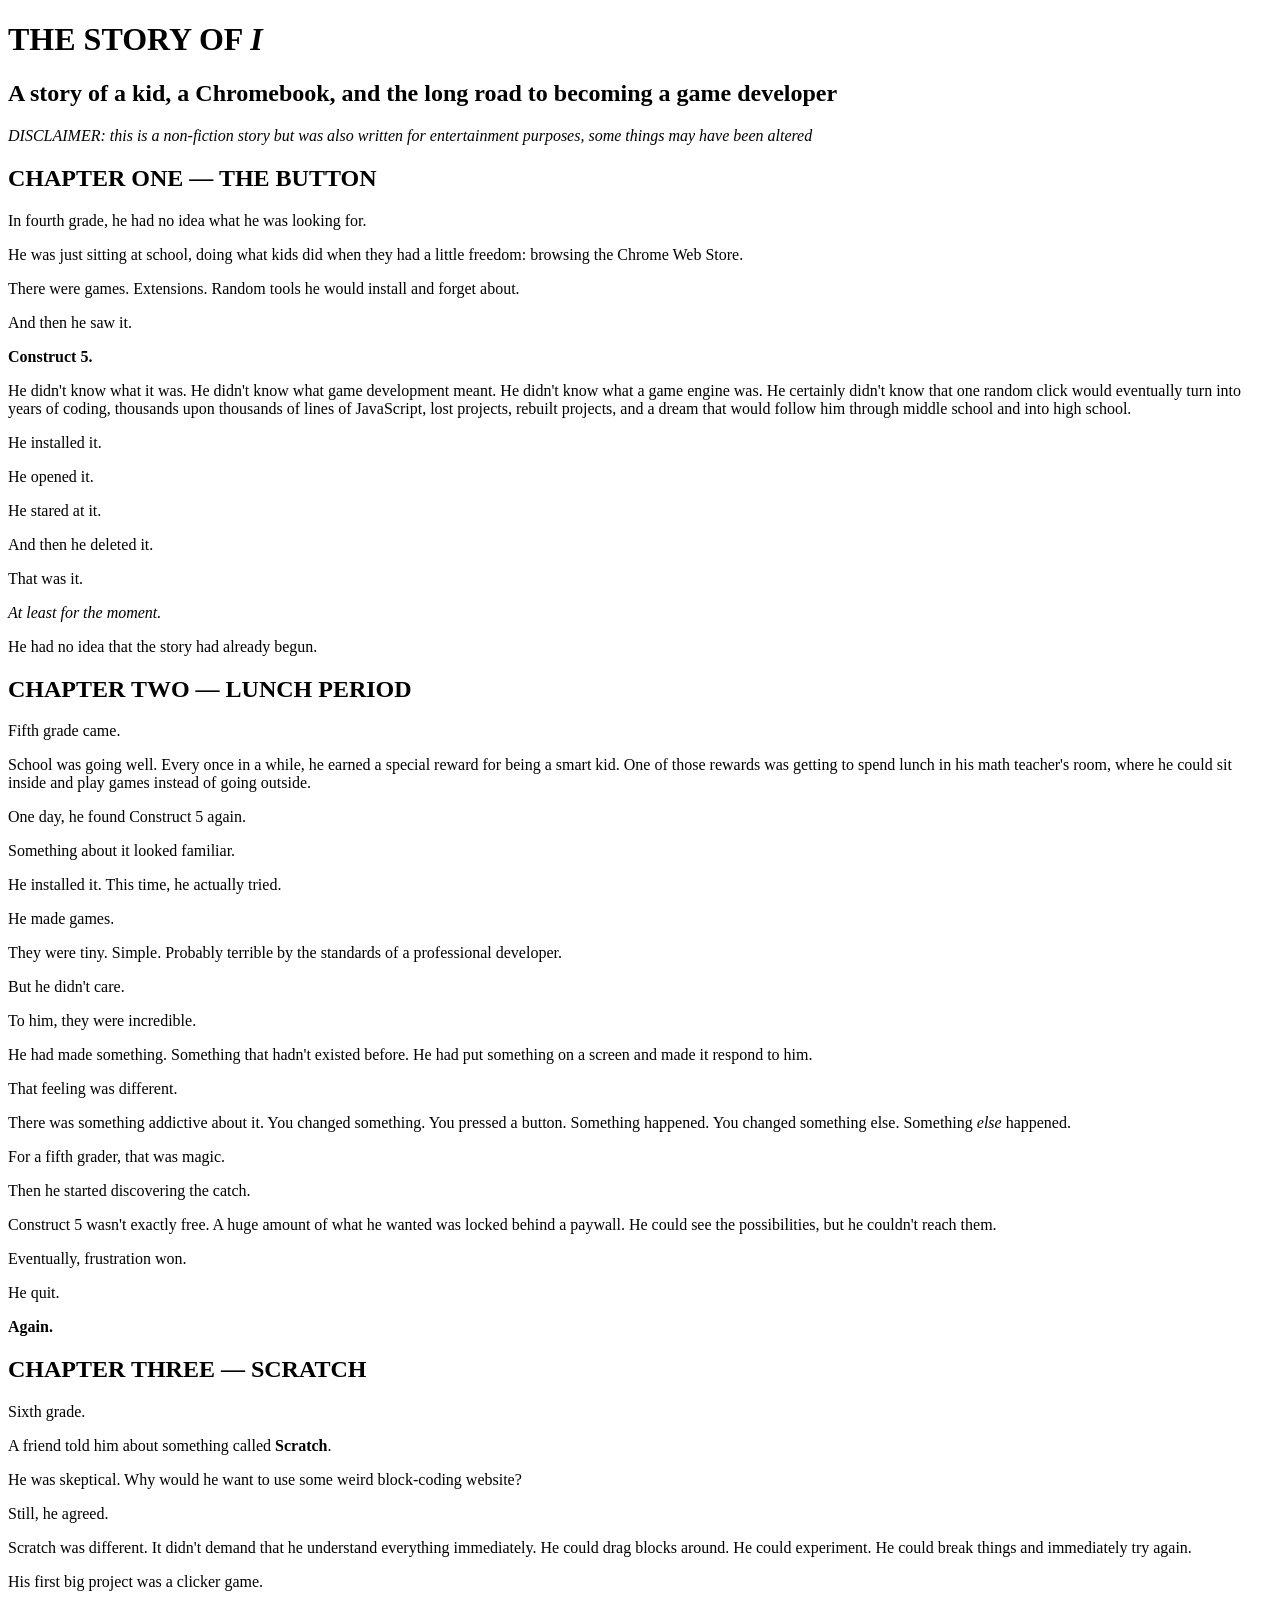
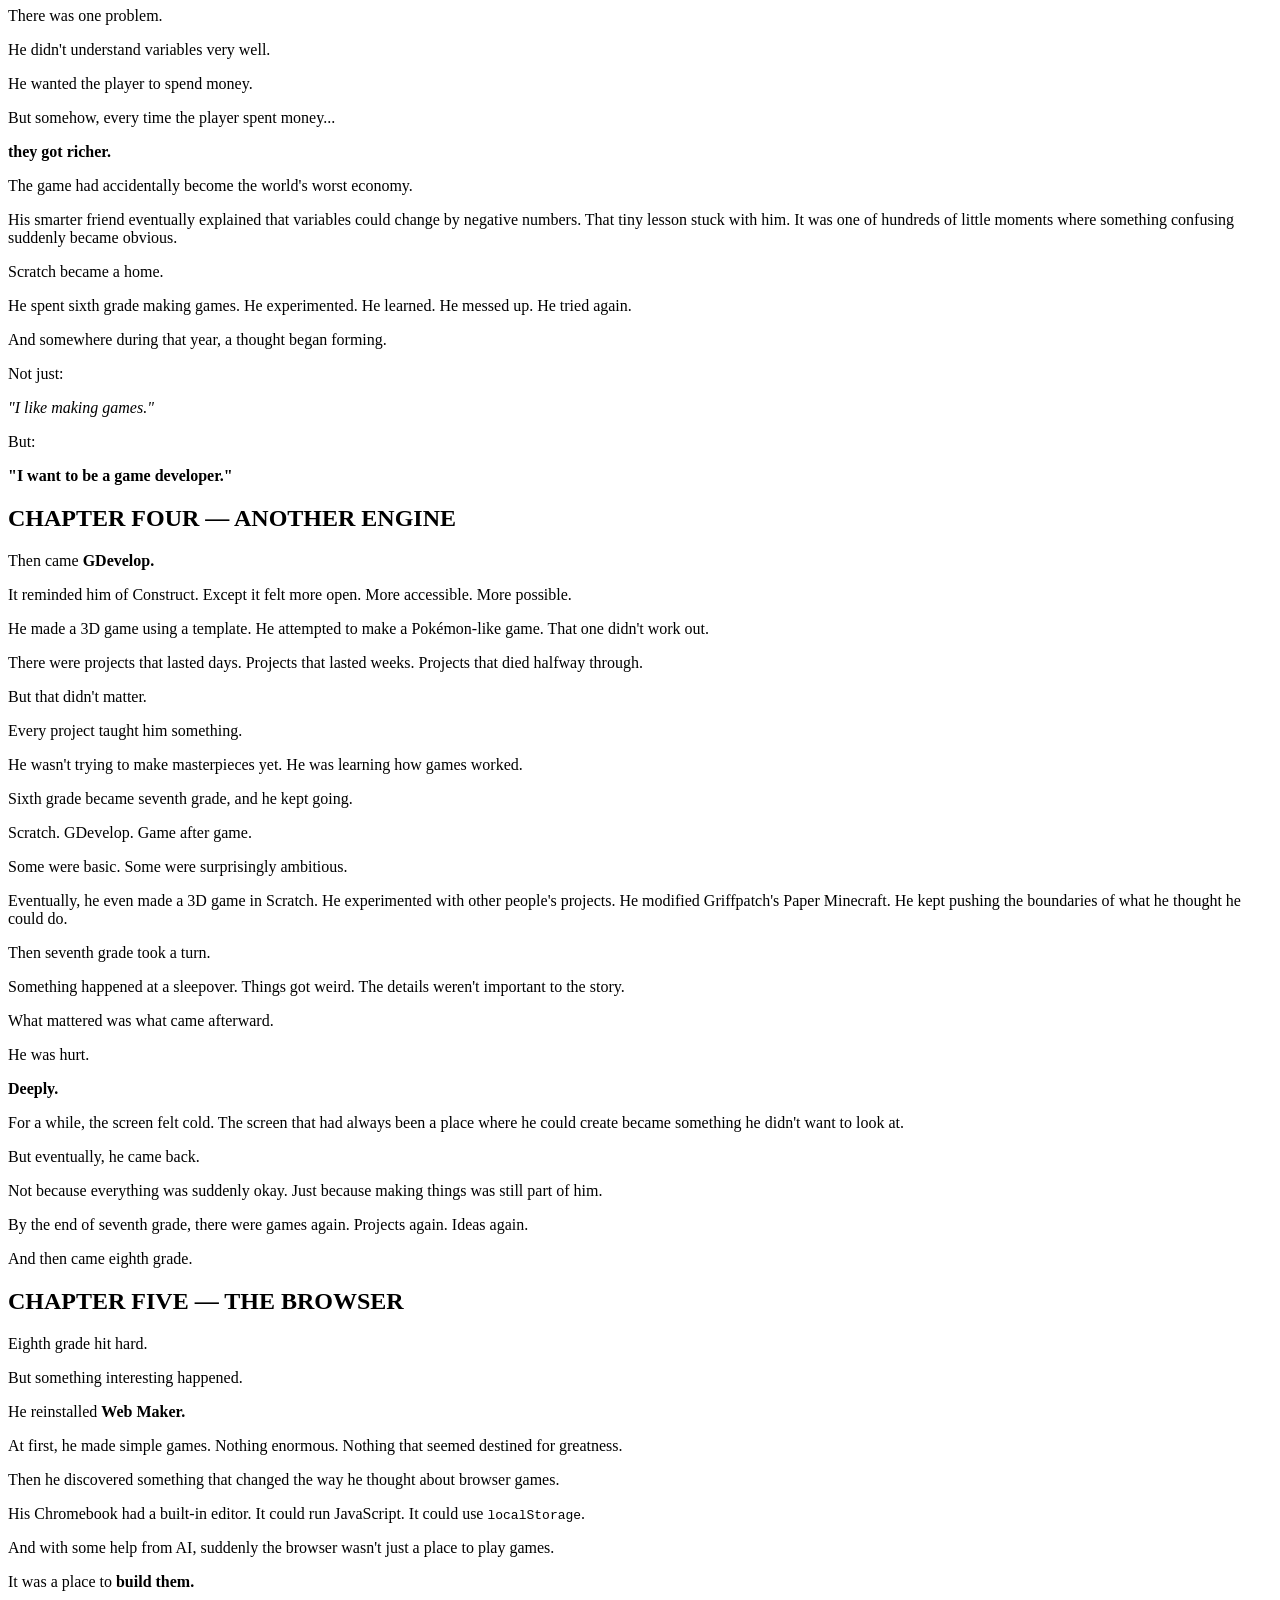
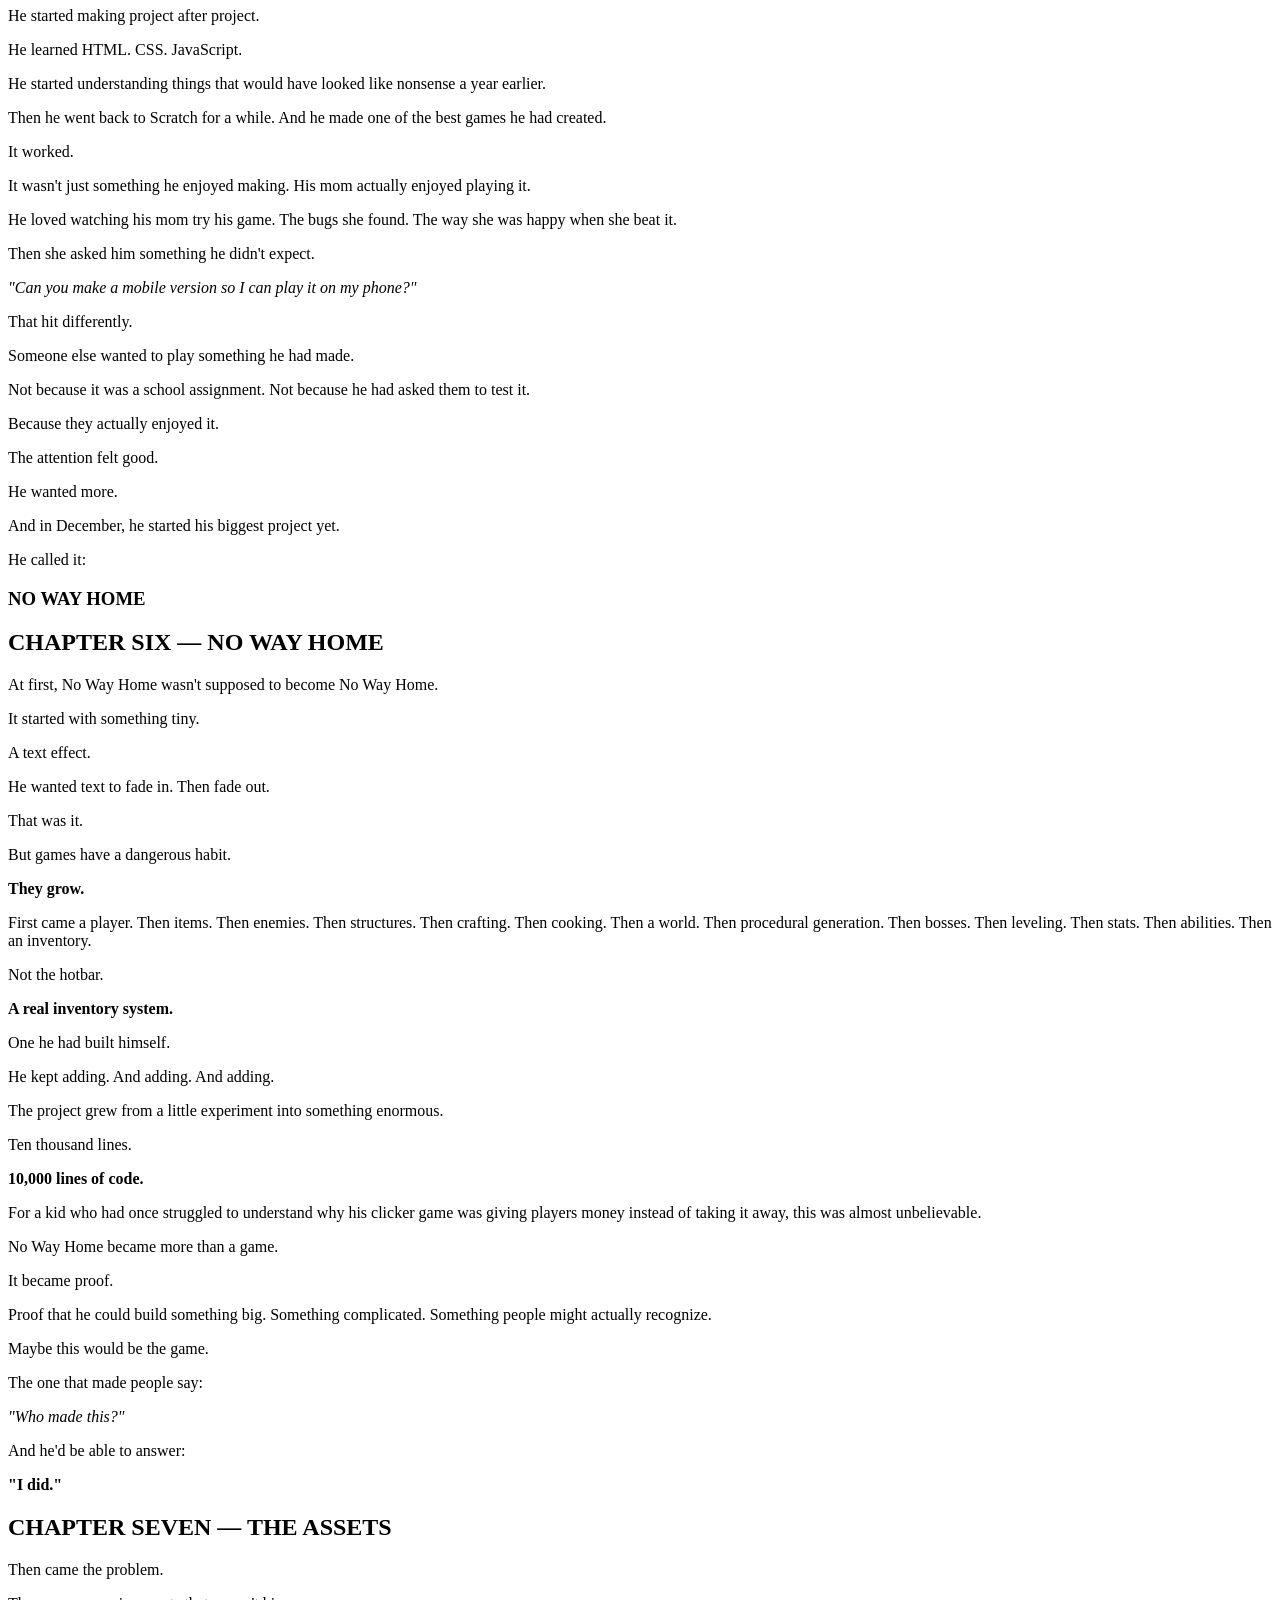
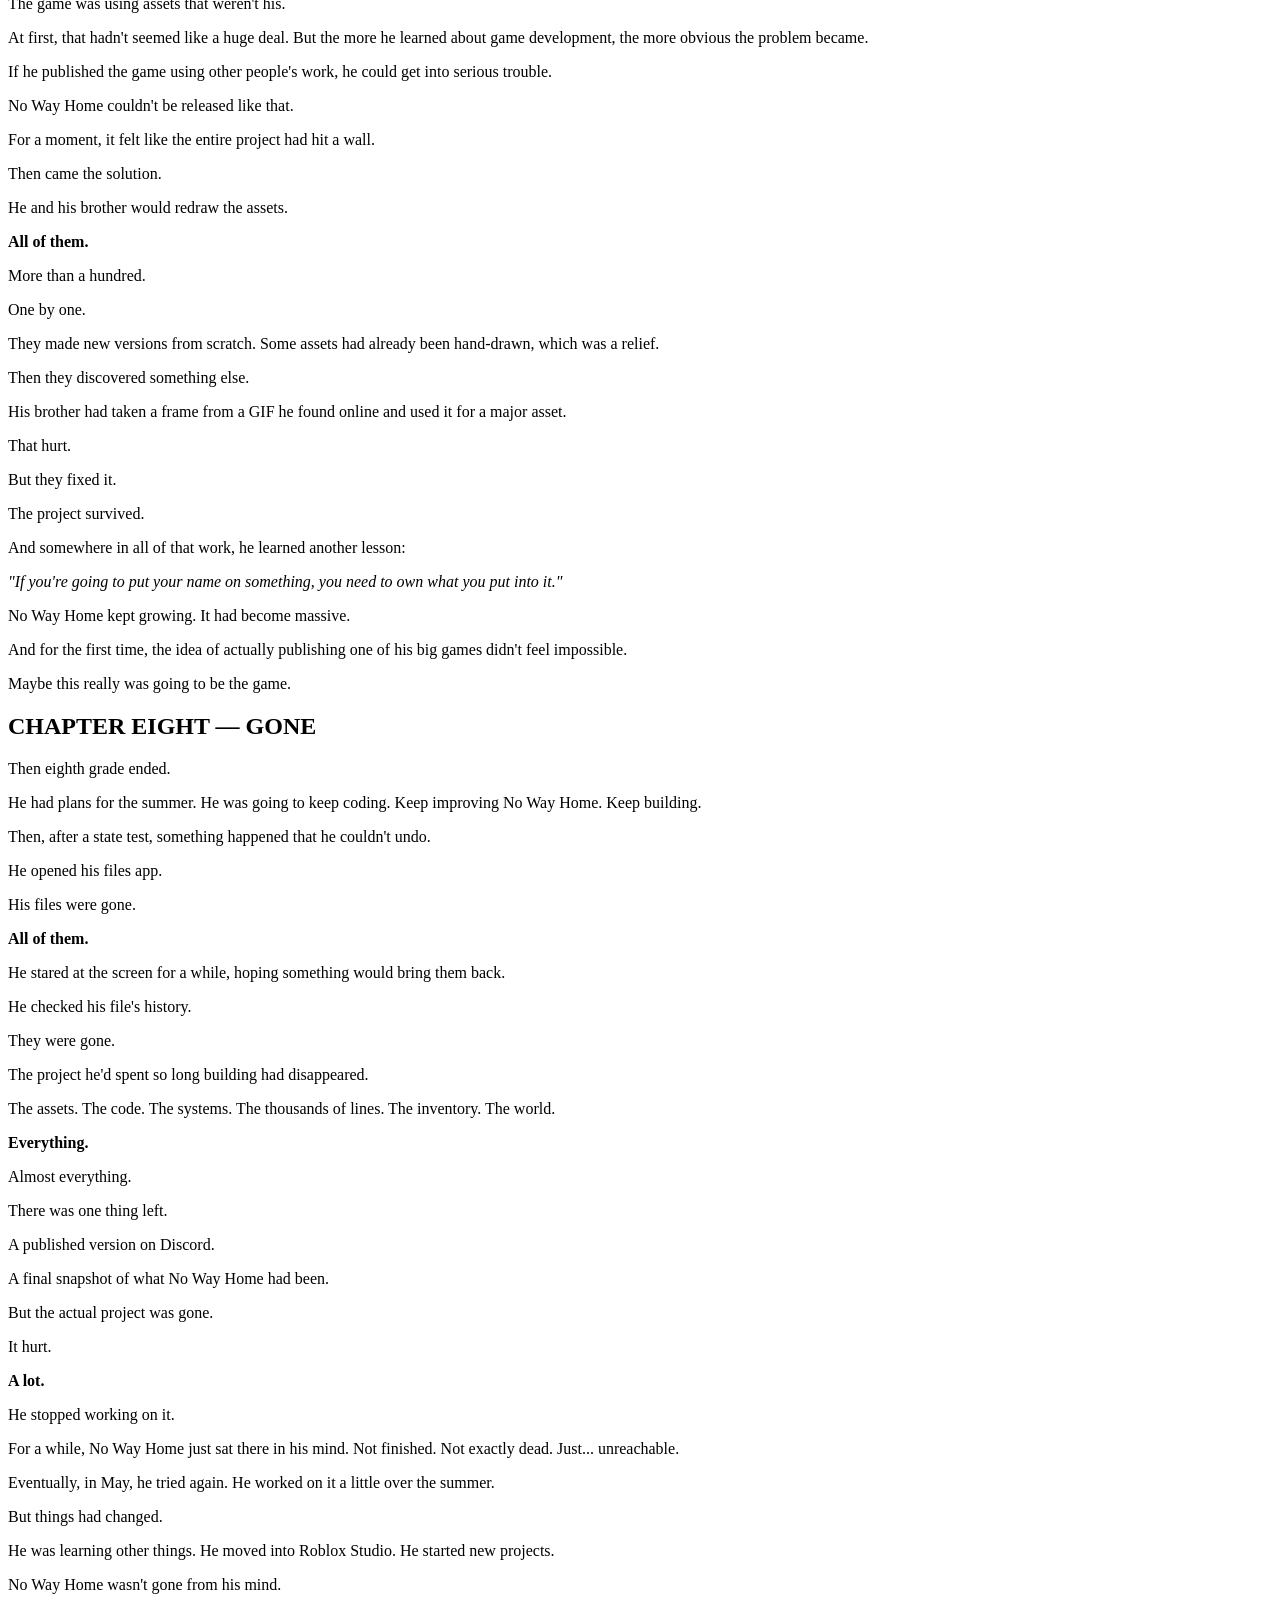
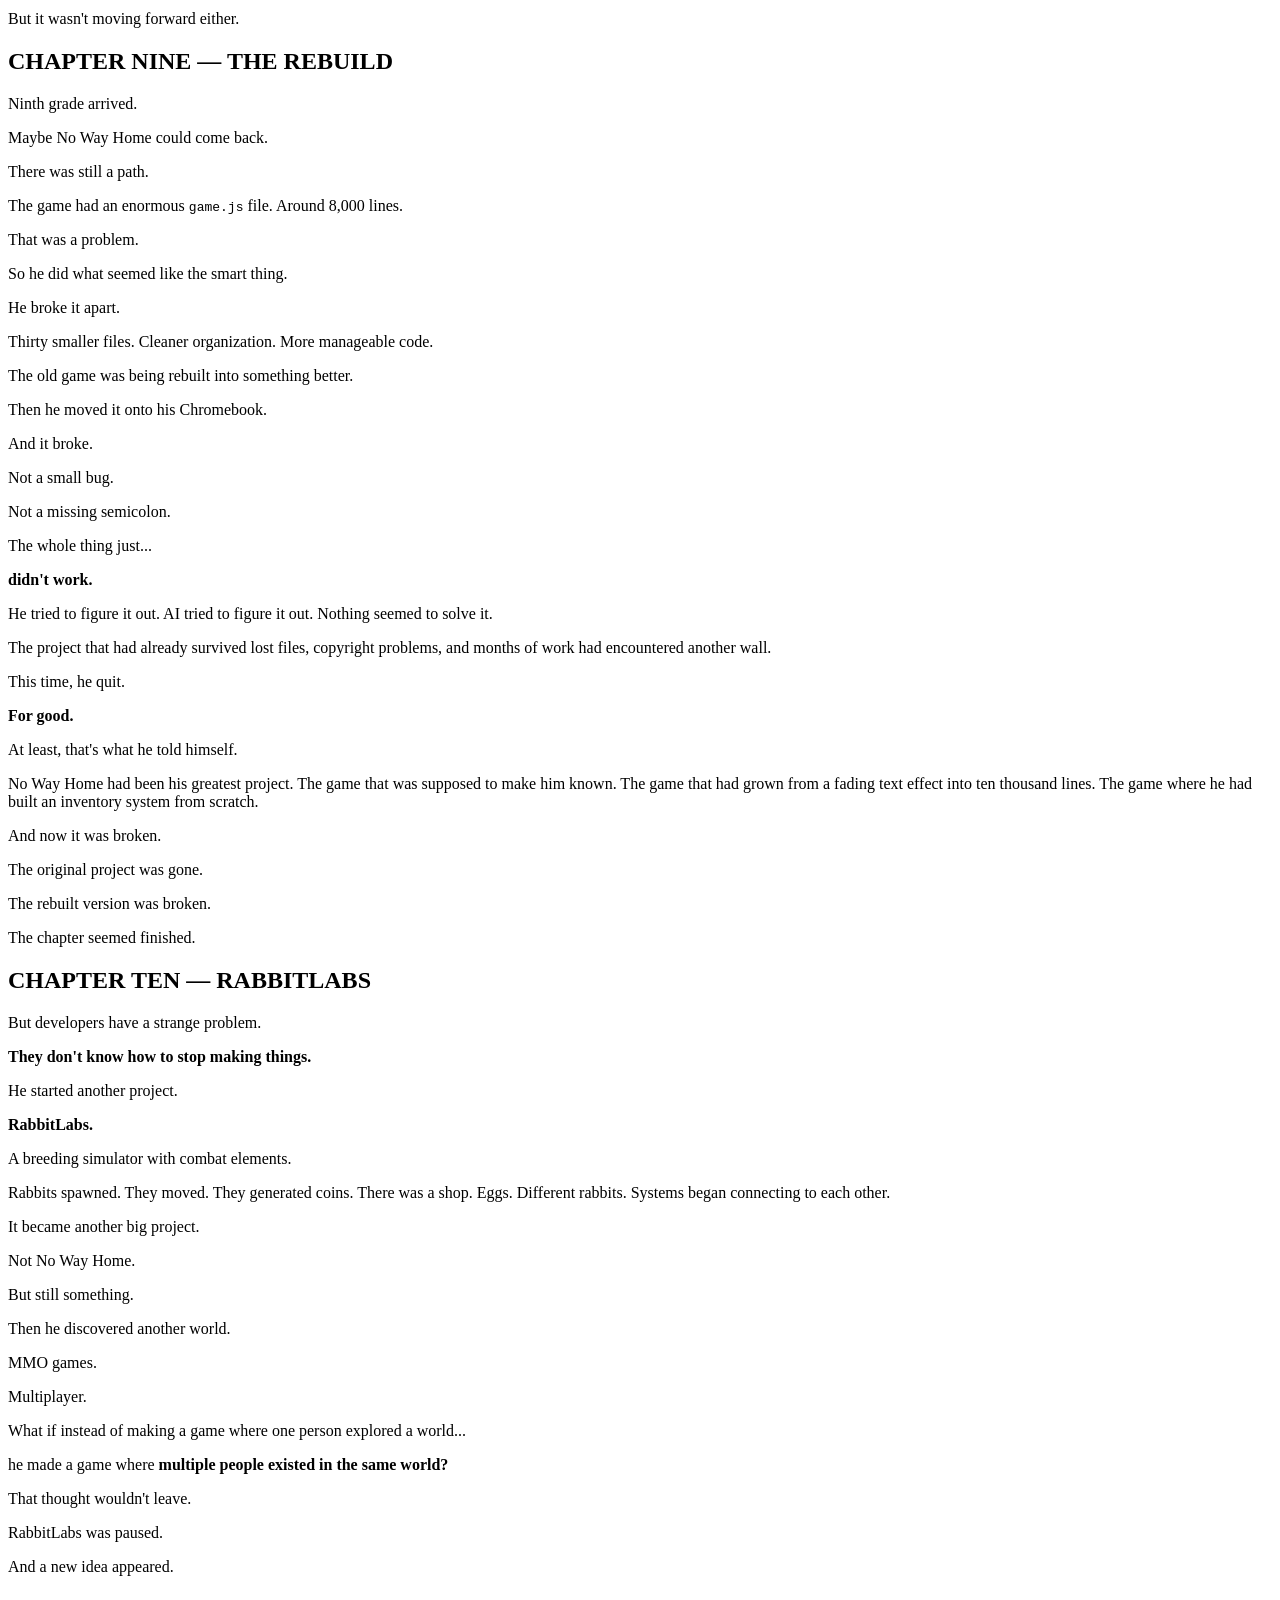
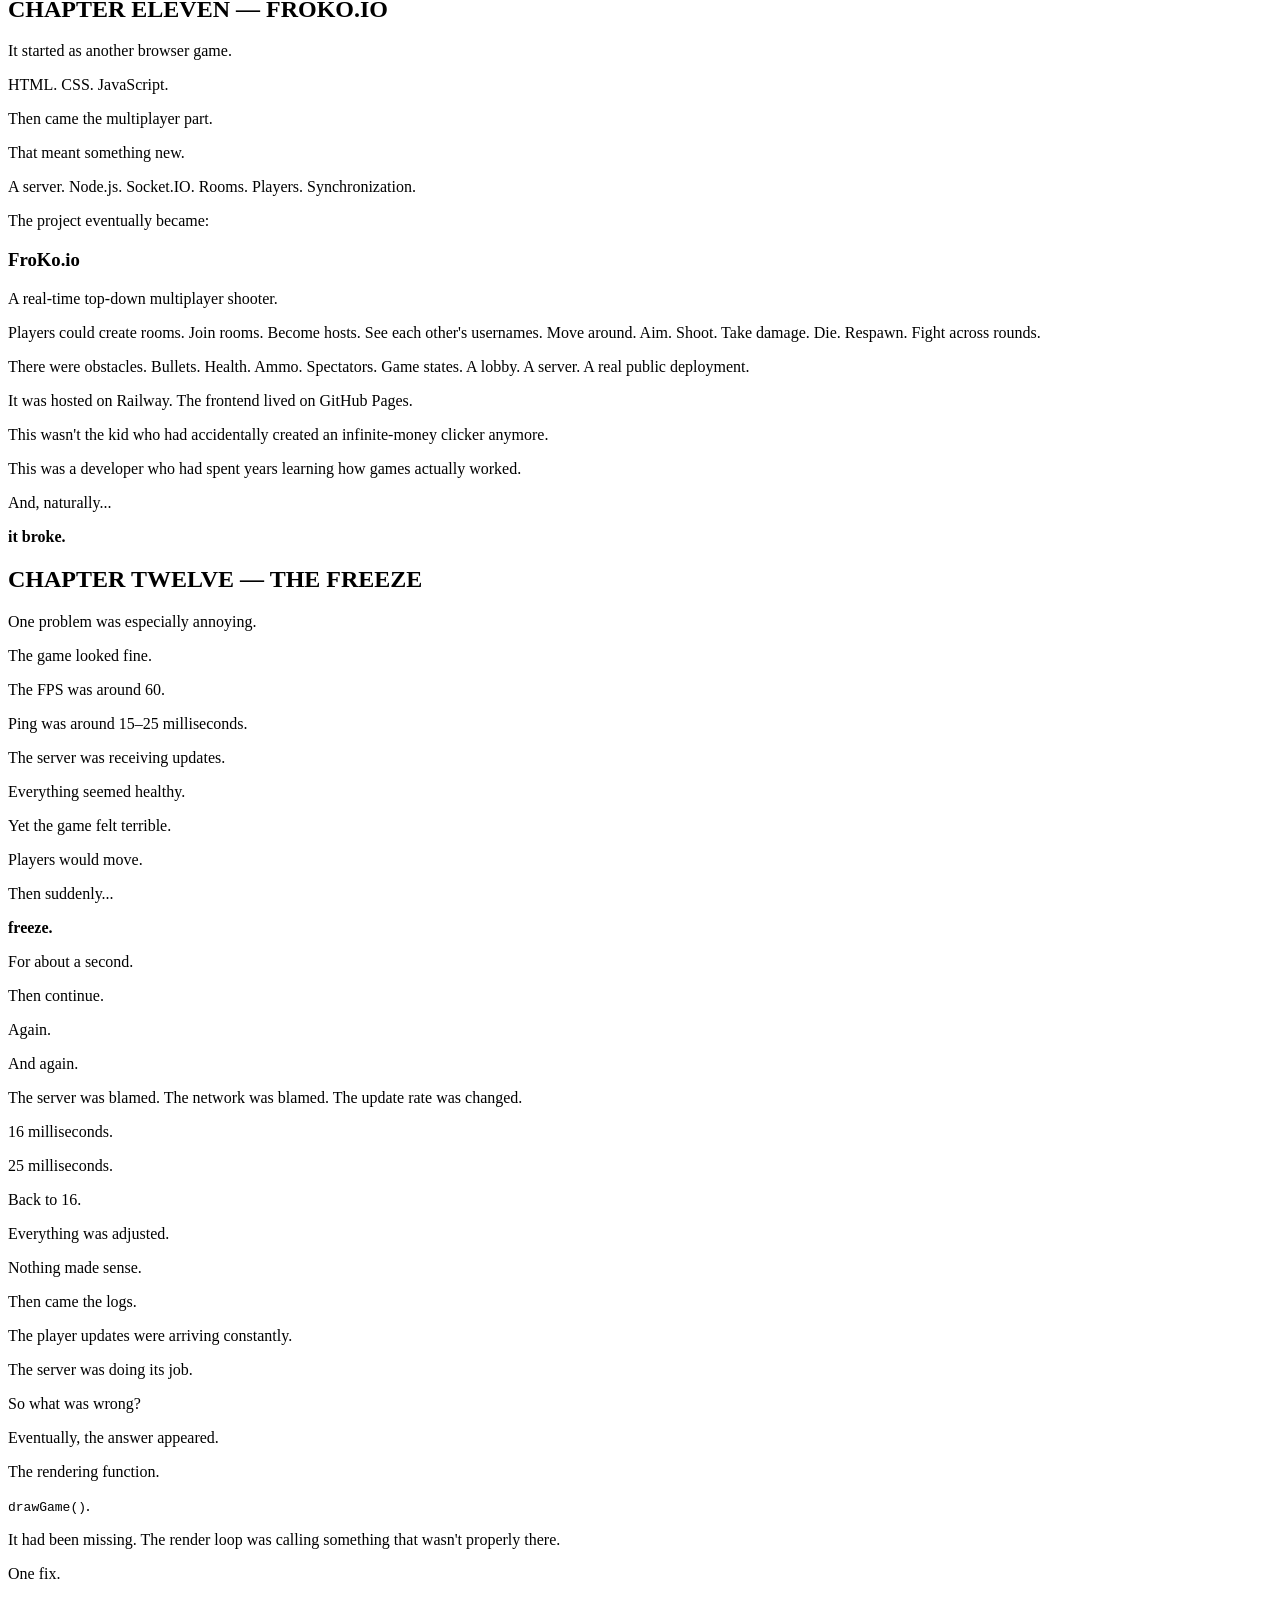
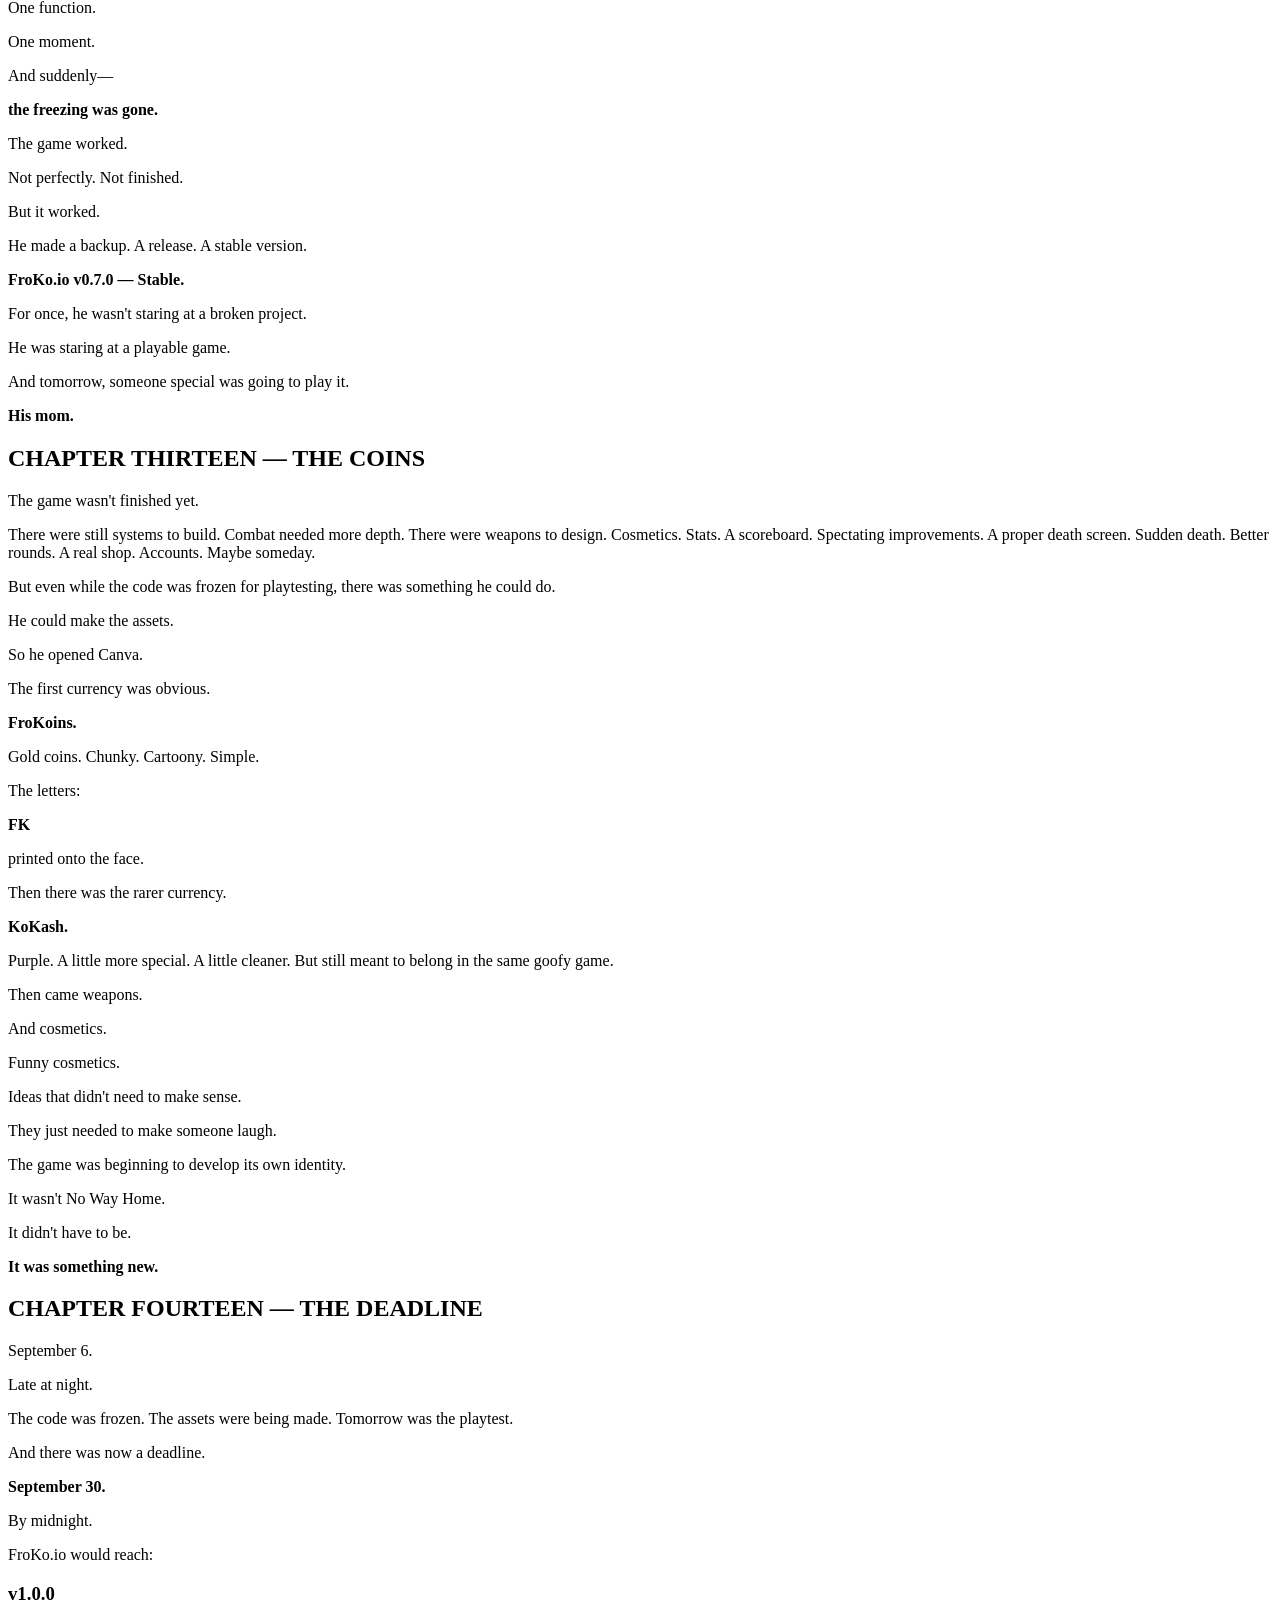
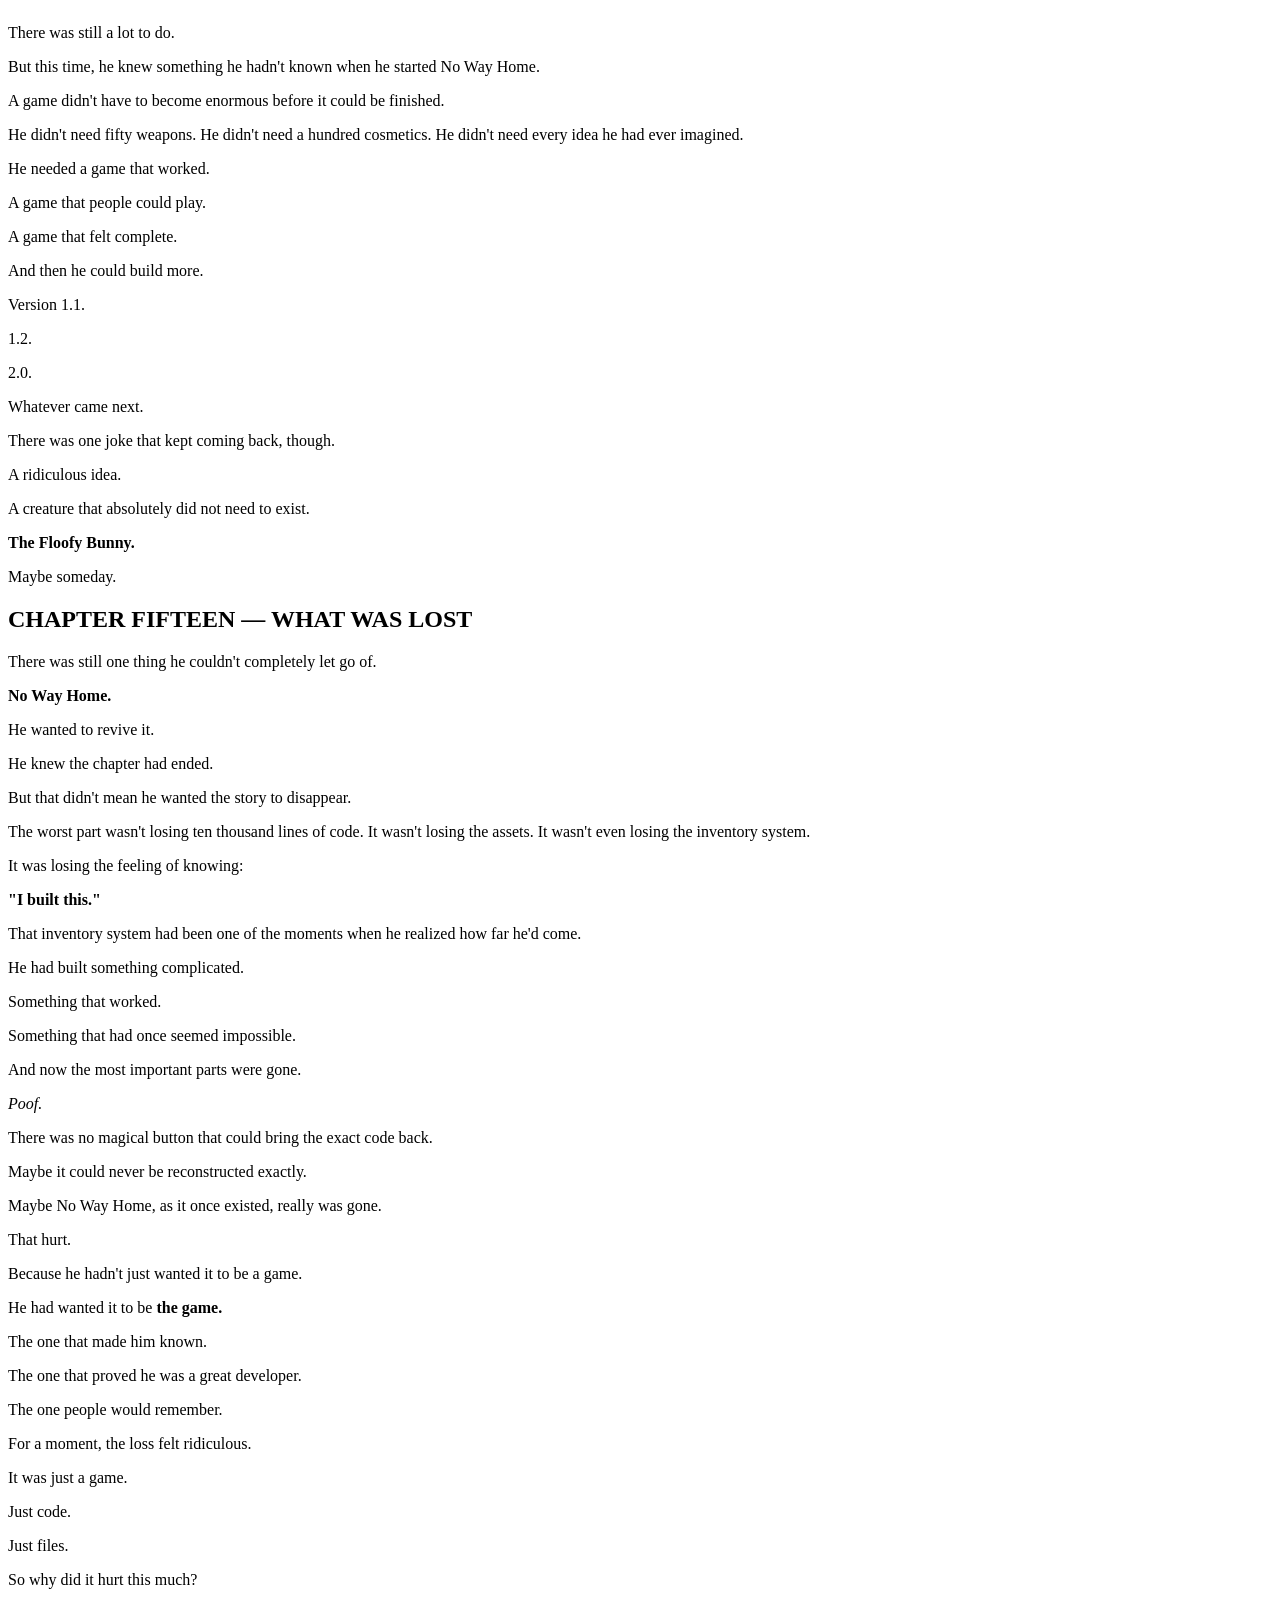
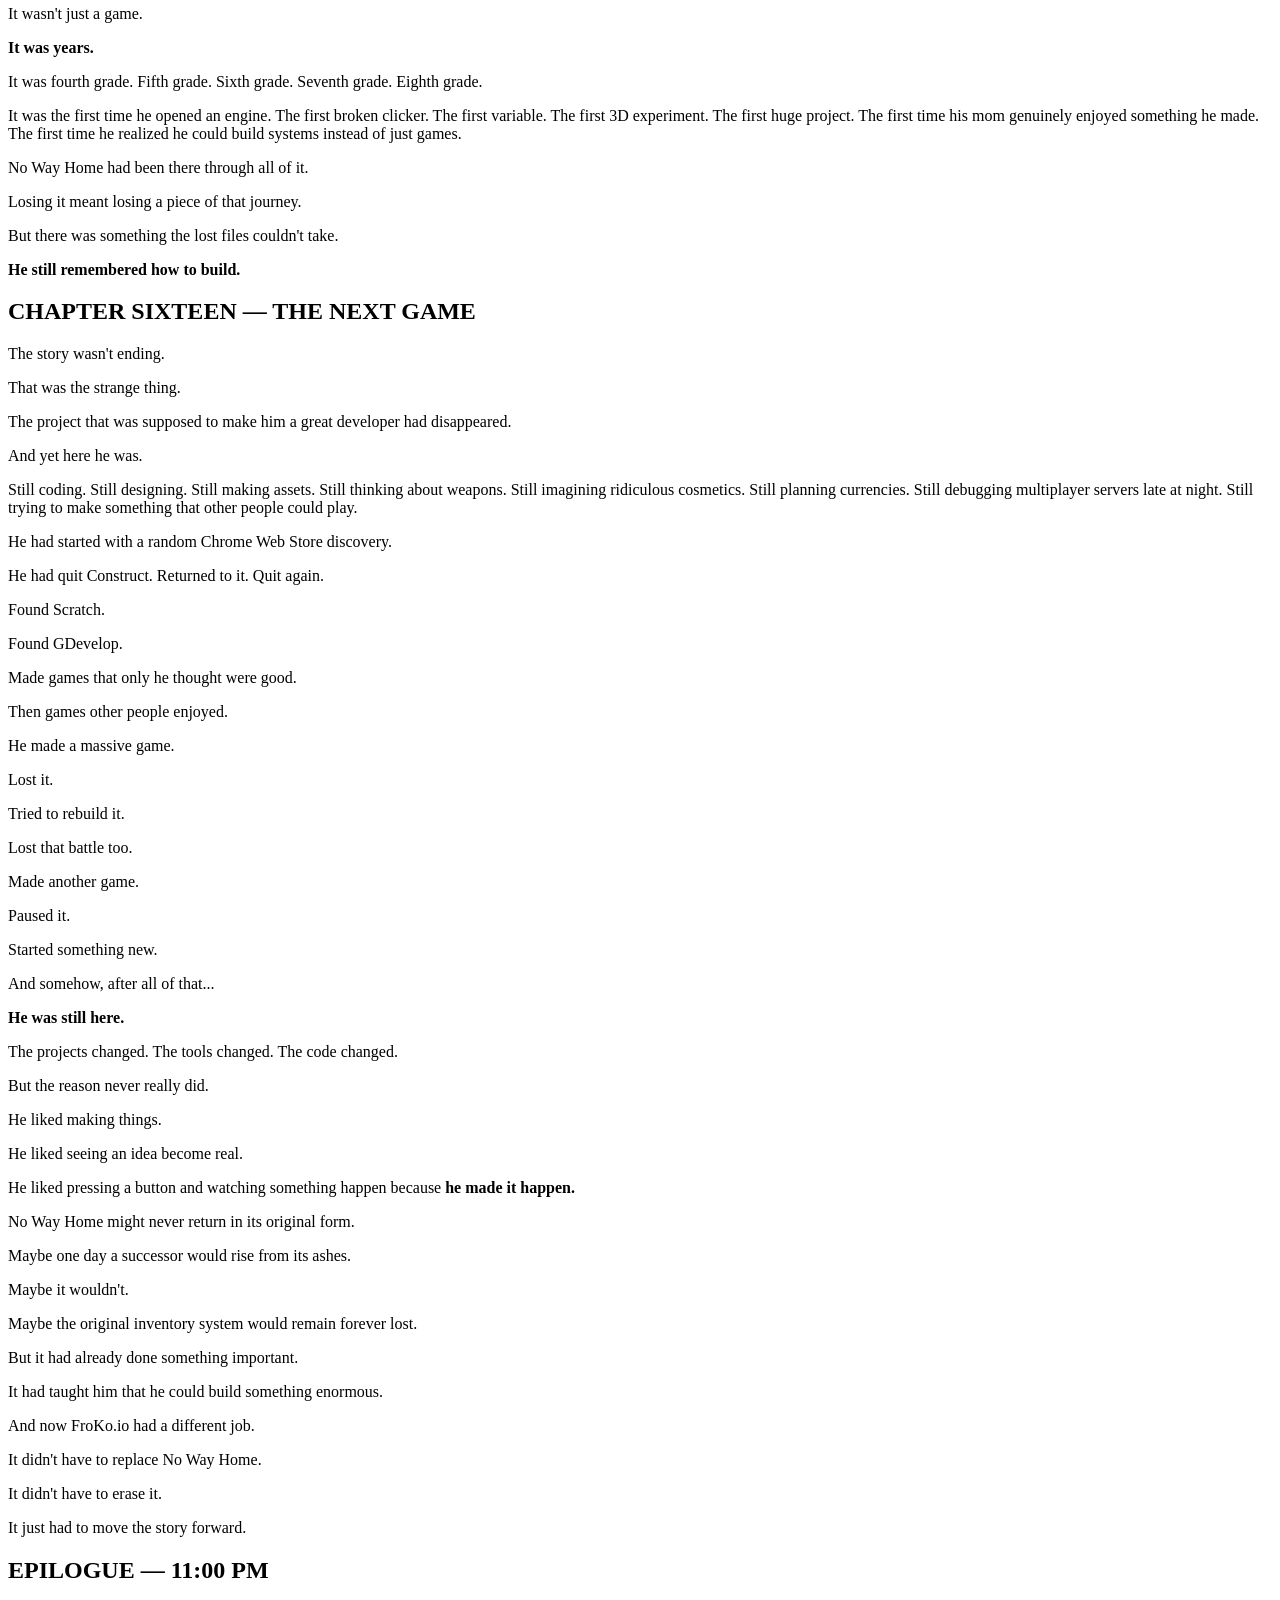
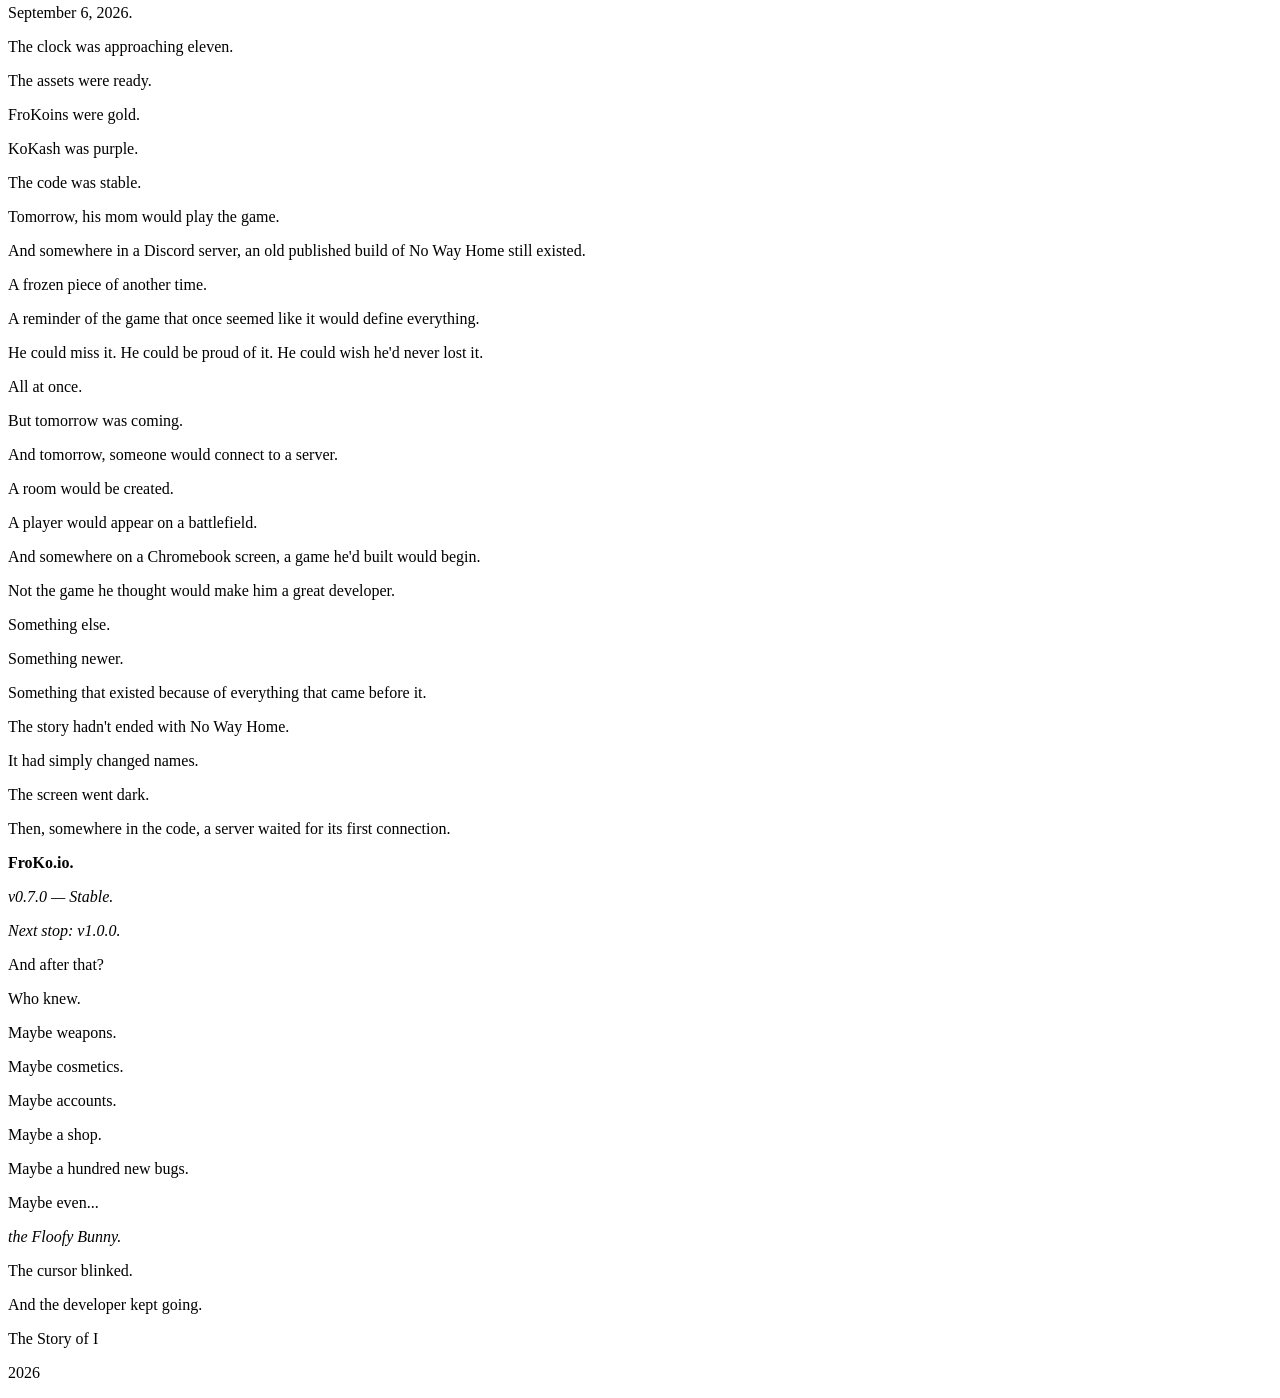
==== index.html @ 9c6ba39f "Rename story.html to index.html" ====
<!DOCTYPE html>
<html lang="en">
<head>
    <meta charset="UTF-8">

    <meta name="viewport" content="width=device-width, initial-scale=1.0">

    <title>The Story of I</title>

    <link rel="stylesheet" href="style.css">
</head>

<body>

    <!-- ========================================
         TITLE
    ========================================= -->

    <header class="title">
        <h1>THE STORY OF <em>I</em></h1>

        <h2>
            A story of a kid, a Chromebook, and the long road
            to becoming a game developer
        </h2>

        <p class="disclaimer">
            <em>
                DISCLAIMER: this is a non-fiction story but was also
                written for entertainment purposes, some things may
                have been altered
            </em>
        </p>
    </header>


    <!-- ========================================
         CHAPTER ONE
    ========================================= -->

    <main>

        <section class="chapter">

            <h2>CHAPTER ONE — THE BUTTON</h2>

            <p>In fourth grade, he had no idea what he was looking for.</p>

            <p>
                He was just sitting at school, doing what kids did when
                they had a little freedom: browsing the Chrome Web Store.
            </p>

            <p>
                There were games. Extensions. Random tools he would install
                and forget about.
            </p>

            <p>And then he saw it.</p>

            <p><strong>Construct 5.</strong></p>

            <p>
                He didn't know what it was. He didn't know what game
                development meant. He didn't know what a game engine was.
                He certainly didn't know that one random click would
                eventually turn into years of coding, thousands upon
                thousands of lines of JavaScript, lost projects,
                rebuilt projects, and a dream that would follow him
                through middle school and into high school.
            </p>

            <p>He installed it.</p>

            <p>He opened it.</p>

            <p>He stared at it.</p>

            <p>And then he deleted it.</p>

            <p>That was it.</p>

            <p><em>At least for the moment.</em></p>

            <p>He had no idea that the story had already begun.</p>

        </section>


        <!-- ========================================
             CHAPTER TWO
        ========================================= -->

        <section class="chapter">

            <h2>CHAPTER TWO — LUNCH PERIOD</h2>

            <p>Fifth grade came.</p>

            <p>
                School was going well. Every once in a while, he earned
                a special reward for being a smart kid. One of those
                rewards was getting to spend lunch in his math teacher's
                room, where he could sit inside and play games instead
                of going outside.
            </p>

            <p>One day, he found Construct 5 again.</p>

            <p>Something about it looked familiar.</p>

            <p>He installed it. This time, he actually tried.</p>

            <p>He made games.</p>

            <p>
                They were tiny. Simple. Probably terrible by the standards
                of a professional developer.
            </p>

            <p>But he didn't care.</p>

            <p>To him, they were incredible.</p>

            <p>
                He had made something. Something that hadn't existed before.
                He had put something on a screen and made it respond to him.
            </p>

            <p>That feeling was different.</p>

            <p>
                There was something addictive about it. You changed
                something. You pressed a button. Something happened.
                You changed something else. Something <em>else</em> happened.
            </p>

            <p>For a fifth grader, that was magic.</p>

            <p>Then he started discovering the catch.</p>

            <p>
                Construct 5 wasn't exactly free. A huge amount of what
                he wanted was locked behind a paywall. He could see the
                possibilities, but he couldn't reach them.
            </p>

            <p>Eventually, frustration won.</p>

            <p>He quit.</p>

            <p><strong>Again.</strong></p>

        </section>


        <!-- ========================================
             CHAPTER THREE
        ========================================= -->

        <section class="chapter">

            <h2>CHAPTER THREE — SCRATCH</h2>

            <p>Sixth grade.</p>

            <p>
                A friend told him about something called <strong>Scratch</strong>.
            </p>

            <p>
                He was skeptical. Why would he want to use some weird
                block-coding website?
            </p>

            <p>Still, he agreed.</p>

            <p>
                Scratch was different. It didn't demand that he understand
                everything immediately. He could drag blocks around.
                He could experiment. He could break things and immediately
                try again.
            </p>

            <p>His first big project was a clicker game.</p>

            <p>There was one problem.</p>

            <p>He didn't understand variables very well.</p>

            <p>He wanted the player to spend money.</p>

            <p>But somehow, every time the player spent money...</p>

            <p><strong>they got richer.</strong></p>

            <p>The game had accidentally become the world's worst economy.</p>

            <p>
                His smarter friend eventually explained that variables
                could change by negative numbers. That tiny lesson stuck
                with him. It was one of hundreds of little moments where
                something confusing suddenly became obvious.
            </p>

            <p>Scratch became a home.</p>

            <p>
                He spent sixth grade making games. He experimented.
                He learned. He messed up. He tried again.
            </p>

            <p>
                And somewhere during that year, a thought began forming.
            </p>

            <p>Not just:</p>

            <p><em>"I like making games."</em></p>

            <p>But:</p>

            <p><strong>"I want to be a game developer."</strong></p>

        </section>


        <!-- ========================================
             CHAPTER FOUR
        ========================================= -->

        <section class="chapter">

            <h2>CHAPTER FOUR — ANOTHER ENGINE</h2>

            <p>Then came <strong>GDevelop.</strong></p>

            <p>
                It reminded him of Construct. Except it felt more open.
                More accessible. More possible.
            </p>

            <p>
                He made a 3D game using a template. He attempted to make
                a Pokémon-like game. That one didn't work out.
            </p>

            <p>
                There were projects that lasted days. Projects that lasted
                weeks. Projects that died halfway through.
            </p>

            <p>But that didn't matter.</p>

            <p>Every project taught him something.</p>

            <p>
                He wasn't trying to make masterpieces yet. He was learning
                how games worked.
            </p>

            <p>
                Sixth grade became seventh grade, and he kept going.
            </p>

            <p>Scratch. GDevelop. Game after game.</p>

            <p>
                Some were basic. Some were surprisingly ambitious.
            </p>

            <p>
                Eventually, he even made a 3D game in Scratch. He
                experimented with other people's projects. He modified
                Griffpatch's Paper Minecraft. He kept pushing the boundaries
                of what he thought he could do.
            </p>

            <p>Then seventh grade took a turn.</p>

            <p>
                Something happened at a sleepover. Things got weird.
                The details weren't important to the story.
            </p>

            <p>What mattered was what came afterward.</p>

            <p>He was hurt.</p>

            <p><strong>Deeply.</strong></p>

            <p>
                For a while, the screen felt cold. The screen that had
                always been a place where he could create became something
                he didn't want to look at.
            </p>

            <p>But eventually, he came back.</p>

            <p>
                Not because everything was suddenly okay. Just because
                making things was still part of him.
            </p>

            <p>
                By the end of seventh grade, there were games again.
                Projects again. Ideas again.
            </p>

            <p>And then came eighth grade.</p>

        </section>


        <!-- ========================================
             CHAPTER FIVE
        ========================================= -->

        <section class="chapter">

            <h2>CHAPTER FIVE — THE BROWSER</h2>

            <p>Eighth grade hit hard.</p>

            <p>But something interesting happened.</p>

            <p>He reinstalled <strong>Web Maker.</strong></p>

            <p>
                At first, he made simple games. Nothing enormous.
                Nothing that seemed destined for greatness.
            </p>

            <p>
                Then he discovered something that changed the way he
                thought about browser games.
            </p>

            <p>
                His Chromebook had a built-in editor. It could run
                JavaScript. It could use <code>localStorage</code>.
            </p>

            <p>
                And with some help from AI, suddenly the browser wasn't
                just a place to play games.
            </p>

            <p>It was a place to <strong>build them.</strong></p>

            <p>He started making project after project.</p>

            <p>He learned HTML. CSS. JavaScript.</p>

            <p>
                He started understanding things that would have looked
                like nonsense a year earlier.
            </p>

            <p>
                Then he went back to Scratch for a while. And he made
                one of the best games he had created.
            </p>

            <p>It worked.</p>

            <p>
                It wasn't just something he enjoyed making. His mom
                actually enjoyed playing it.
            </p>

            <p>
                He loved watching his mom try his game. The bugs she
                found. The way she was happy when she beat it.
            </p>

            <p>Then she asked him something he didn't expect.</p>

            <p>
                <em>"Can you make a mobile version so I can play it
                on my phone?"</em>
            </p>

            <p>That hit differently.</p>

            <p>Someone else wanted to play something he had made.</p>

            <p>
                Not because it was a school assignment. Not because he
                had asked them to test it.
            </p>

            <p>Because they actually enjoyed it.</p>

            <p>The attention felt good.</p>

            <p>He wanted more.</p>

            <p>And in December, he started his biggest project yet.</p>

            <p>He called it:</p>

            <h3>NO WAY HOME</h3>

        </section>


        <!-- ========================================
             CHAPTER SIX
        ========================================= -->

        <section class="chapter">

            <h2>CHAPTER SIX — NO WAY HOME</h2>

            <p>
                At first, No Way Home wasn't supposed to become No Way Home.
            </p>

            <p>It started with something tiny.</p>

            <p>A text effect.</p>

            <p>He wanted text to fade in. Then fade out.</p>

            <p>That was it.</p>

            <p>But games have a dangerous habit.</p>

            <p><strong>They grow.</strong></p>

            <p>
                First came a player. Then items. Then enemies. Then
                structures. Then crafting. Then cooking. Then a world.
                Then procedural generation. Then bosses. Then leveling.
                Then stats. Then abilities. Then an inventory.
            </p>

            <p>Not the hotbar.</p>

            <p><strong>A real inventory system.</strong></p>

            <p>One he had built himself.</p>

            <p>He kept adding. And adding. And adding.</p>

            <p>
                The project grew from a little experiment into something enormous.
            </p>

            <p>Ten thousand lines.</p>

            <p><strong>10,000 lines of code.</strong></p>

            <p>
                For a kid who had once struggled to understand why his
                clicker game was giving players money instead of taking
                it away, this was almost unbelievable.
            </p>

            <p>No Way Home became more than a game.</p>

            <p>It became proof.</p>

            <p>
                Proof that he could build something big. Something complicated.
                Something people might actually recognize.
            </p>

            <p>Maybe this would be the game.</p>

            <p>The one that made people say:</p>

            <p><em>"Who made this?"</em></p>

            <p>And he'd be able to answer:</p>

            <p><strong>"I did."</strong></p>

        </section>


        <!-- ========================================
             CHAPTER SEVEN
        ========================================= -->

        <section class="chapter">

            <h2>CHAPTER SEVEN — THE ASSETS</h2>

            <p>Then came the problem.</p>

            <p>The game was using assets that weren't his.</p>

            <p>
                At first, that hadn't seemed like a huge deal. But the
                more he learned about game development, the more obvious
                the problem became.
            </p>

            <p>
                If he published the game using other people's work,
                he could get into serious trouble.
            </p>

            <p>No Way Home couldn't be released like that.</p>

            <p>
                For a moment, it felt like the entire project had hit a wall.
            </p>

            <p>Then came the solution.</p>

            <p>He and his brother would redraw the assets.</p>

            <p><strong>All of them.</strong></p>

            <p>More than a hundred.</p>

            <p>One by one.</p>

            <p>
                They made new versions from scratch. Some assets had
                already been hand-drawn, which was a relief.
            </p>

            <p>Then they discovered something else.</p>

            <p>
                His brother had taken a frame from a GIF he found online
                and used it for a major asset.
            </p>

            <p>That hurt.</p>

            <p>But they fixed it.</p>

            <p>The project survived.</p>

            <p>
                And somewhere in all of that work, he learned another lesson:
            </p>

            <p>
                <em>
                    "If you're going to put your name on something,
                    you need to own what you put into it."
                </em>
            </p>

            <p>
                No Way Home kept growing. It had become massive.
            </p>

            <p>
                And for the first time, the idea of actually publishing
                one of his big games didn't feel impossible.
            </p>

            <p>Maybe this really was going to be the game.</p>

        </section>


        <!-- ========================================
             CHAPTER EIGHT
        ========================================= -->

        <section class="chapter">

            <h2>CHAPTER EIGHT — GONE</h2>

            <p>Then eighth grade ended.</p>

            <p>
                He had plans for the summer. He was going to keep coding.
                Keep improving No Way Home. Keep building.
            </p>

            <p>
                Then, after a state test, something happened that he
                couldn't undo.
            </p>

            <p>He opened his files app.</p>

            <p>His files were gone.</p>

            <p><strong>All of them.</strong></p>

            <p>
                He stared at the screen for a while, hoping something
                would bring them back.
            </p>

            <p>He checked his file's history.</p>

            <p>They were gone.</p>

            <p>
                The project he'd spent so long building had disappeared.
            </p>

            <p>
                The assets. The code. The systems. The thousands of lines.
                The inventory. The world.
            </p>

            <p><strong>Everything.</strong></p>

            <p>Almost everything.</p>

            <p>There was one thing left.</p>

            <p>A published version on Discord.</p>

            <p>
                A final snapshot of what No Way Home had been.
            </p>

            <p>But the actual project was gone.</p>

            <p>It hurt.</p>

            <p><strong>A lot.</strong></p>

            <p>He stopped working on it.</p>

            <p>
                For a while, No Way Home just sat there in his mind.
                Not finished. Not exactly dead. Just... unreachable.
            </p>

            <p>
                Eventually, in May, he tried again. He worked on it a
                little over the summer.
            </p>

            <p>But things had changed.</p>

            <p>
                He was learning other things. He moved into Roblox Studio.
                He started new projects.
            </p>

            <p>No Way Home wasn't gone from his mind.</p>

            <p>But it wasn't moving forward either.</p>

        </section>


        <!-- ========================================
             CHAPTER NINE
        ========================================= -->

        <section class="chapter">

            <h2>CHAPTER NINE — THE REBUILD</h2>

            <p>Ninth grade arrived.</p>

            <p>Maybe No Way Home could come back.</p>

            <p>There was still a path.</p>

            <p>
                The game had an enormous <code>game.js</code> file.
                Around 8,000 lines.
            </p>

            <p>That was a problem.</p>

            <p>So he did what seemed like the smart thing.</p>

            <p>He broke it apart.</p>

            <p>
                Thirty smaller files. Cleaner organization. More manageable code.
            </p>

            <p>The old game was being rebuilt into something better.</p>

            <p>Then he moved it onto his Chromebook.</p>

            <p>And it broke.</p>

            <p>Not a small bug.</p>

            <p>Not a missing semicolon.</p>

            <p>The whole thing just...</p>

            <p><strong>didn't work.</strong></p>

            <p>
                He tried to figure it out. AI tried to figure it out.
                Nothing seemed to solve it.
            </p>

            <p>
                The project that had already survived lost files, copyright
                problems, and months of work had encountered another wall.
            </p>

            <p>This time, he quit.</p>

            <p><strong>For good.</strong></p>

            <p>At least, that's what he told himself.</p>

            <p>
                No Way Home had been his greatest project. The game that
                was supposed to make him known. The game that had grown
                from a fading text effect into ten thousand lines. The
                game where he had built an inventory system from scratch.
            </p>

            <p>And now it was broken.</p>

            <p>The original project was gone.</p>

            <p>The rebuilt version was broken.</p>

            <p>The chapter seemed finished.</p>

        </section>


        <!-- ========================================
             CHAPTER TEN
        ========================================= -->

        <section class="chapter">

            <h2>CHAPTER TEN — RABBITLABS</h2>

            <p>But developers have a strange problem.</p>

            <p><strong>They don't know how to stop making things.</strong></p>

            <p>He started another project.</p>

            <p><strong>RabbitLabs.</strong></p>

            <p>A breeding simulator with combat elements.</p>

            <p>
                Rabbits spawned. They moved. They generated coins.
                There was a shop. Eggs. Different rabbits. Systems
                began connecting to each other.
            </p>

            <p>It became another big project.</p>

            <p>Not No Way Home.</p>

            <p>But still something.</p>

            <p>Then he discovered another world.</p>

            <p>MMO games.</p>

            <p>Multiplayer.</p>

            <p>
                What if instead of making a game where one person explored
                a world...
            </p>

            <p>
                he made a game where <strong>multiple people existed
                in the same world?</strong>
            </p>

            <p>That thought wouldn't leave.</p>

            <p>RabbitLabs was paused.</p>

            <p>And a new idea appeared.</p>

        </section>


        <!-- ========================================
             CHAPTER ELEVEN
        ========================================= -->

        <section class="chapter">

            <h2>CHAPTER ELEVEN — FROKO.IO</h2>

            <p>It started as another browser game.</p>

            <p>HTML. CSS. JavaScript.</p>

            <p>Then came the multiplayer part.</p>

            <p>That meant something new.</p>

            <p>
                A server. Node.js. Socket.IO. Rooms. Players. Synchronization.
            </p>

            <p>The project eventually became:</p>

            <h3>FroKo.io</h3>

            <p>A real-time top-down multiplayer shooter.</p>

            <p>
                Players could create rooms. Join rooms. Become hosts.
                See each other's usernames. Move around. Aim. Shoot.
                Take damage. Die. Respawn. Fight across rounds.
            </p>

            <p>
                There were obstacles. Bullets. Health. Ammo. Spectators.
                Game states. A lobby. A server. A real public deployment.
            </p>

            <p>
                It was hosted on Railway. The frontend lived on GitHub Pages.
            </p>

            <p>
                This wasn't the kid who had accidentally created an
                infinite-money clicker anymore.
            </p>

            <p>
                This was a developer who had spent years learning how
                games actually worked.
            </p>

            <p>And, naturally...</p>

            <p><strong>it broke.</strong></p>

        </section>


        <!-- ========================================
             CHAPTER TWELVE
        ========================================= -->

        <section class="chapter">

            <h2>CHAPTER TWELVE — THE FREEZE</h2>

            <p>One problem was especially annoying.</p>

            <p>The game looked fine.</p>

            <p>The FPS was around 60.</p>

            <p>Ping was around 15–25 milliseconds.</p>

            <p>The server was receiving updates.</p>

            <p>Everything seemed healthy.</p>

            <p>Yet the game felt terrible.</p>

            <p>Players would move.</p>

            <p>Then suddenly...</p>

            <p><strong>freeze.</strong></p>

            <p>For about a second.</p>

            <p>Then continue.</p>

            <p>Again.</p>

            <p>And again.</p>

            <p>
                The server was blamed. The network was blamed.
                The update rate was changed.
            </p>

            <p>16 milliseconds.</p>

            <p>25 milliseconds.</p>

            <p>Back to 16.</p>

            <p>Everything was adjusted.</p>

            <p>Nothing made sense.</p>

            <p>Then came the logs.</p>

            <p>The player updates were arriving constantly.</p>

            <p>The server was doing its job.</p>

            <p>So what was wrong?</p>

            <p>Eventually, the answer appeared.</p>

            <p>The rendering function.</p>

            <p><code>drawGame()</code>.</p>

            <p>
                It had been missing. The render loop was calling something
                that wasn't properly there.
            </p>

            <p>One fix.</p>

            <p>One function.</p>

            <p>One moment.</p>

            <p>And suddenly—</p>

            <p><strong>the freezing was gone.</strong></p>

            <p>The game worked.</p>

            <p>Not perfectly. Not finished.</p>

            <p>But it worked.</p>

            <p>He made a backup. A release. A stable version.</p>

            <p><strong>FroKo.io v0.7.0 — Stable.</strong></p>

            <p>
                For once, he wasn't staring at a broken project.
            </p>

            <p>He was staring at a playable game.</p>

            <p>
                And tomorrow, someone special was going to play it.
            </p>

            <p><strong>His mom.</strong></p>

        </section>


        <!-- ========================================
             CHAPTER THIRTEEN
        ========================================= -->

        <section class="chapter">

            <h2>CHAPTER THIRTEEN — THE COINS</h2>

            <p>The game wasn't finished yet.</p>

            <p>
                There were still systems to build. Combat needed more depth.
                There were weapons to design. Cosmetics. Stats. A scoreboard.
                Spectating improvements. A proper death screen. Sudden death.
                Better rounds. A real shop. Accounts. Maybe someday.
            </p>

            <p>
                But even while the code was frozen for playtesting,
                there was something he could do.
            </p>

            <p>He could make the assets.</p>

            <p>So he opened Canva.</p>

            <p>The first currency was obvious.</p>

            <p><strong>FroKoins.</strong></p>

            <p>Gold coins. Chunky. Cartoony. Simple.</p>

            <p>The letters:</p>

            <p><strong>FK</strong></p>

            <p>printed onto the face.</p>

            <p>Then there was the rarer currency.</p>

            <p><strong>KoKash.</strong></p>

            <p>
                Purple. A little more special. A little cleaner.
                But still meant to belong in the same goofy game.
            </p>

            <p>Then came weapons.</p>

            <p>And cosmetics.</p>

            <p>Funny cosmetics.</p>

            <p>Ideas that didn't need to make sense.</p>

            <p>They just needed to make someone laugh.</p>

            <p>The game was beginning to develop its own identity.</p>

            <p>It wasn't No Way Home.</p>

            <p>It didn't have to be.</p>

            <p><strong>It was something new.</strong></p>

        </section>


        <!-- ========================================
             CHAPTER FOURTEEN
        ========================================= -->

        <section class="chapter">

            <h2>CHAPTER FOURTEEN — THE DEADLINE</h2>

            <p>September 6.</p>

            <p>Late at night.</p>

            <p>
                The code was frozen. The assets were being made.
                Tomorrow was the playtest.
            </p>

            <p>And there was now a deadline.</p>

            <p><strong>September 30.</strong></p>

            <p>By midnight.</p>

            <p>FroKo.io would reach:</p>

            <h3>v1.0.0</h3>

            <p>There was still a lot to do.</p>

            <p>
                But this time, he knew something he hadn't known when
                he started No Way Home.
            </p>

            <p>
                A game didn't have to become enormous before it could
                be finished.
            </p>

            <p>
                He didn't need fifty weapons. He didn't need a hundred
                cosmetics. He didn't need every idea he had ever imagined.
            </p>

            <p>He needed a game that worked.</p>

            <p>A game that people could play.</p>

            <p>A game that felt complete.</p>

            <p>And then he could build more.</p>

            <p>Version 1.1.</p>

            <p>1.2.</p>

            <p>2.0.</p>

            <p>Whatever came next.</p>

            <p>There was one joke that kept coming back, though.</p>

            <p>A ridiculous idea.</p>

            <p>A creature that absolutely did not need to exist.</p>

            <p><strong>The Floofy Bunny.</strong></p>

            <p>Maybe someday.</p>

        </section>


        <!-- ========================================
             CHAPTER FIFTEEN
        ========================================= -->

        <section class="chapter">

            <h2>CHAPTER FIFTEEN — WHAT WAS LOST</h2>

            <p>There was still one thing he couldn't completely let go of.</p>

            <p><strong>No Way Home.</strong></p>

            <p>He wanted to revive it.</p>

            <p>He knew the chapter had ended.</p>

            <p>
                But that didn't mean he wanted the story to disappear.
            </p>

            <p>
                The worst part wasn't losing ten thousand lines of code.
                It wasn't losing the assets. It wasn't even losing the
                inventory system.
            </p>

            <p>
                It was losing the feeling of knowing:
            </p>

            <p><strong>"I built this."</strong></p>

            <p>
                That inventory system had been one of the moments when
                he realized how far he'd come.
            </p>

            <p>He had built something complicated.</p>

            <p>Something that worked.</p>

            <p>Something that had once seemed impossible.</p>

            <p>And now the most important parts were gone.</p>

            <p><em>Poof.</em></p>

            <p>
                There was no magical button that could bring the exact
                code back.
            </p>

            <p>Maybe it could never be reconstructed exactly.</p>

            <p>
                Maybe No Way Home, as it once existed, really was gone.
            </p>

            <p>That hurt.</p>

            <p>Because he hadn't just wanted it to be a game.</p>

            <p>
                He had wanted it to be <strong>the game.</strong>
            </p>

            <p>The one that made him known.</p>

            <p>The one that proved he was a great developer.</p>

            <p>The one people would remember.</p>

            <p>For a moment, the loss felt ridiculous.</p>

            <p>It was just a game.</p>

            <p>Just code.</p>

            <p>Just files.</p>

            <p>So why did it hurt this much?</p>

            <p>It wasn't just a game.</p>

            <p><strong>It was years.</strong></p>

            <p>
                It was fourth grade. Fifth grade. Sixth grade. Seventh
                grade. Eighth grade.
            </p>

            <p>
                It was the first time he opened an engine. The first
                broken clicker. The first variable. The first 3D experiment.
                The first huge project. The first time his mom genuinely
                enjoyed something he made. The first time he realized he
                could build systems instead of just games.
            </p>

            <p>No Way Home had been there through all of it.</p>

            <p>
                Losing it meant losing a piece of that journey.
            </p>

            <p>
                But there was something the lost files couldn't take.
            </p>

            <p><strong>He still remembered how to build.</strong></p>

        </section>


        <!-- ========================================
             CHAPTER SIXTEEN
        ========================================= -->

        <section class="chapter">

            <h2>CHAPTER SIXTEEN — THE NEXT GAME</h2>

            <p>The story wasn't ending.</p>

            <p>That was the strange thing.</p>

            <p>
                The project that was supposed to make him a great
                developer had disappeared.
            </p>

            <p>And yet here he was.</p>

            <p>
                Still coding. Still designing. Still making assets.
                Still thinking about weapons. Still imagining ridiculous
                cosmetics. Still planning currencies. Still debugging
                multiplayer servers late at night. Still trying to make
                something that other people could play.
            </p>

            <p>
                He had started with a random Chrome Web Store discovery.
            </p>

            <p>
                He had quit Construct. Returned to it. Quit again.
            </p>

            <p>Found Scratch.</p>

            <p>Found GDevelop.</p>

            <p>Made games that only he thought were good.</p>

            <p>Then games other people enjoyed.</p>

            <p>He made a massive game.</p>

            <p>Lost it.</p>

            <p>Tried to rebuild it.</p>

            <p>Lost that battle too.</p>

            <p>Made another game.</p>

            <p>Paused it.</p>

            <p>Started something new.</p>

            <p>And somehow, after all of that...</p>

            <p><strong>He was still here.</strong></p>

            <p>
                The projects changed. The tools changed. The code changed.
            </p>

            <p>But the reason never really did.</p>

            <p>He liked making things.</p>

            <p>He liked seeing an idea become real.</p>

            <p>
                He liked pressing a button and watching something happen
                because <strong>he made it happen.</strong>
            </p>

            <p>
                No Way Home might never return in its original form.
            </p>

            <p>
                Maybe one day a successor would rise from its ashes.
            </p>

            <p>Maybe it wouldn't.</p>

            <p>
                Maybe the original inventory system would remain forever lost.
            </p>

            <p>
                But it had already done something important.
            </p>

            <p>
                It had taught him that he could build something enormous.
            </p>

            <p>
                And now FroKo.io had a different job.
            </p>

            <p>It didn't have to replace No Way Home.</p>

            <p>It didn't have to erase it.</p>

            <p>
                It just had to move the story forward.
            </p>

        </section>


        <!-- ========================================
             EPILOGUE
        ========================================= -->

        <section class="epilogue">

            <h2>EPILOGUE — 11:00 PM</h2>

            <p>September 6, 2026.</p>

            <p>The clock was approaching eleven.</p>

            <p>The assets were ready.</p>

            <p>FroKoins were gold.</p>

            <p>KoKash was purple.</p>

            <p>The code was stable.</p>

            <p>Tomorrow, his mom would play the game.</p>

            <p>
                And somewhere in a Discord server, an old published build
                of No Way Home still existed.
            </p>

            <p>A frozen piece of another time.</p>

            <p>
                A reminder of the game that once seemed like it would
                define everything.
            </p>

            <p>
                He could miss it. He could be proud of it. He could wish
                he'd never lost it.
            </p>

            <p>All at once.</p>

            <p>But tomorrow was coming.</p>

            <p>
                And tomorrow, someone would connect to a server.
            </p>

            <p>A room would be created.</p>

            <p>A player would appear on a battlefield.</p>

            <p>
                And somewhere on a Chromebook screen, a game he'd built
                would begin.
            </p>

            <p>
                Not the game he thought would make him a great developer.
            </p>

            <p>Something else.</p>

            <p>Something newer.</p>

            <p>
                Something that existed because of everything that came before it.
            </p>

            <p>
                The story hadn't ended with No Way Home.
            </p>

            <p>It had simply changed names.</p>

            <p>The screen went dark.</p>

            <p>
                Then, somewhere in the code, a server waited for its
                first connection.
            </p>

            <p><strong>FroKo.io.</strong></p>

            <p><em>v0.7.0 — Stable.</em></p>

            <p><em>Next stop: v1.0.0.</em></p>

            <p>And after that?</p>

            <p>Who knew.</p>

            <p>Maybe weapons.</p>

            <p>Maybe cosmetics.</p>

            <p>Maybe accounts.</p>

            <p>Maybe a shop.</p>

            <p>Maybe a hundred new bugs.</p>

            <p>Maybe even...</p>

            <p><em>the Floofy Bunny.</em></p>

            <p>The cursor blinked.</p>

            <p>And the developer kept going.</p>

        </section>

    </main>


    <!-- ========================================
         FOOTER
    ========================================= -->

    <footer>

        <p>The Story of I</p>

        <p>2026</p>

    </footer>

</body>
</html>
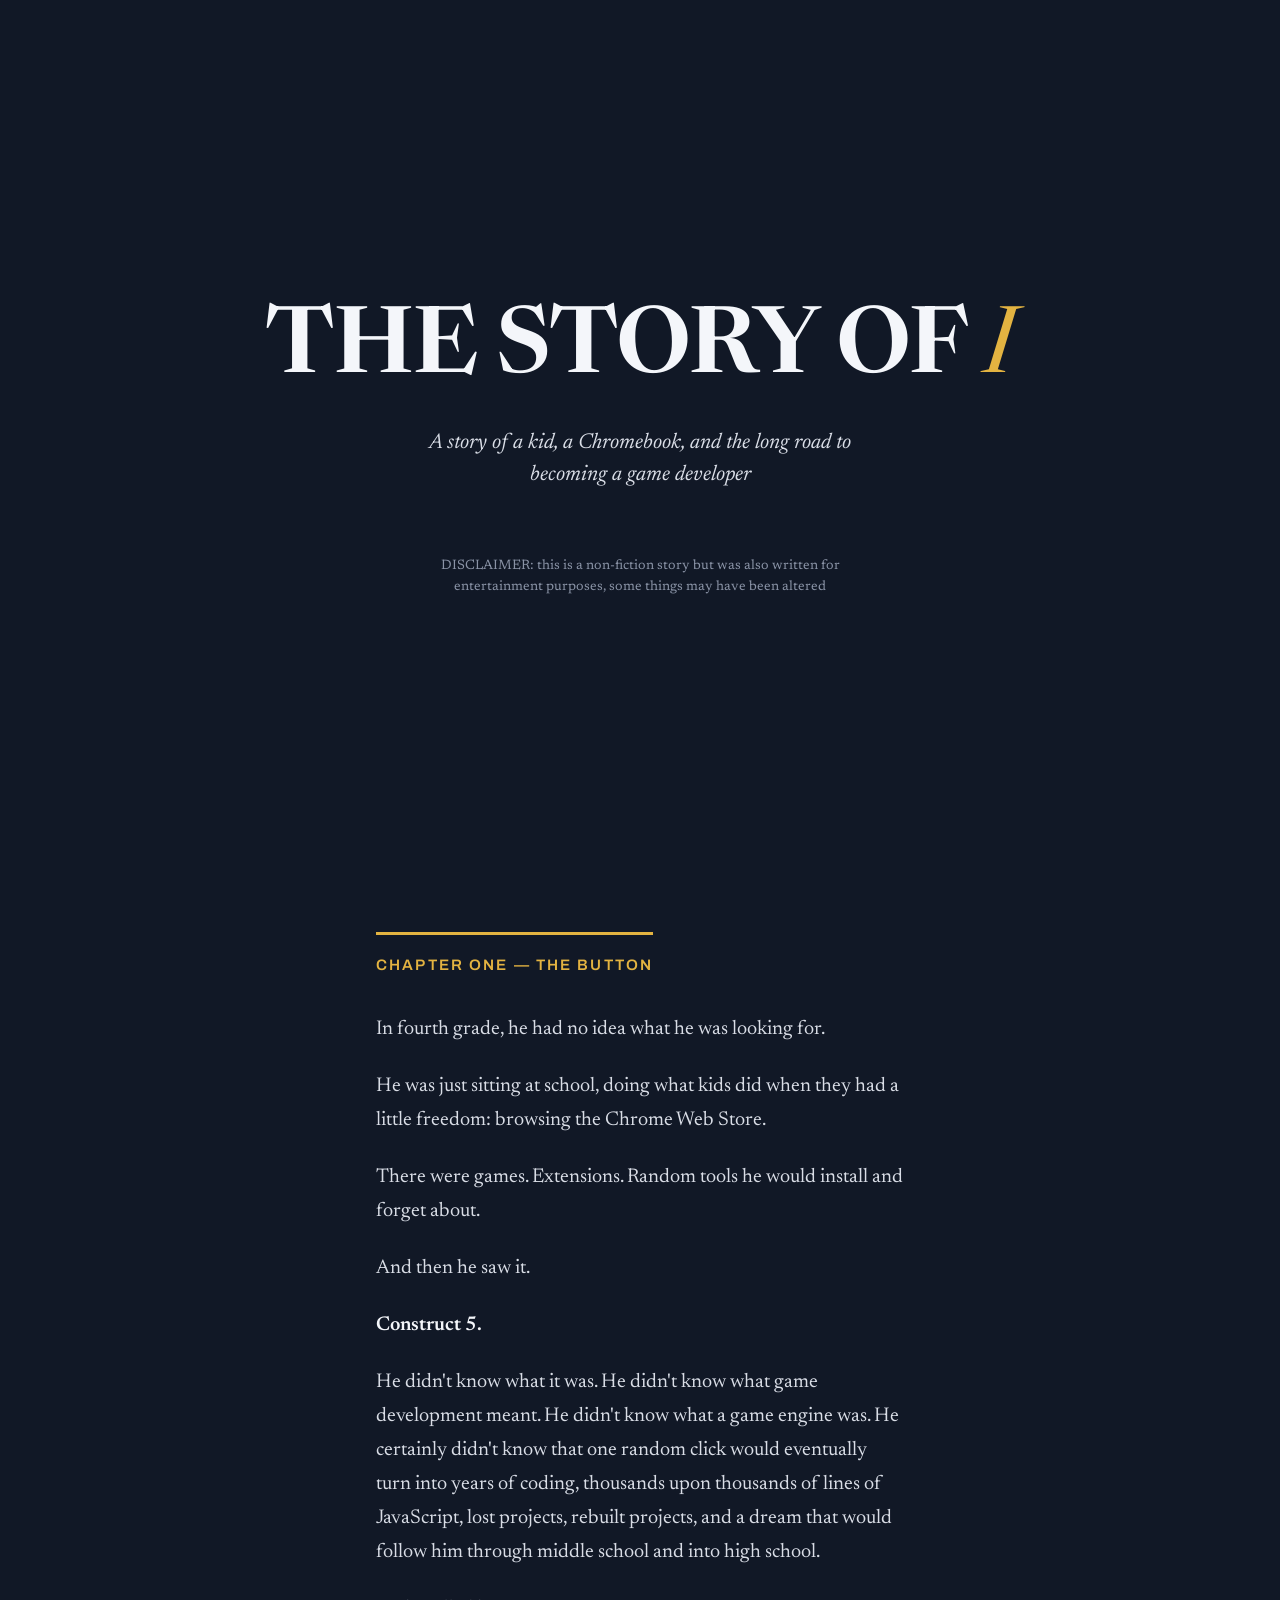
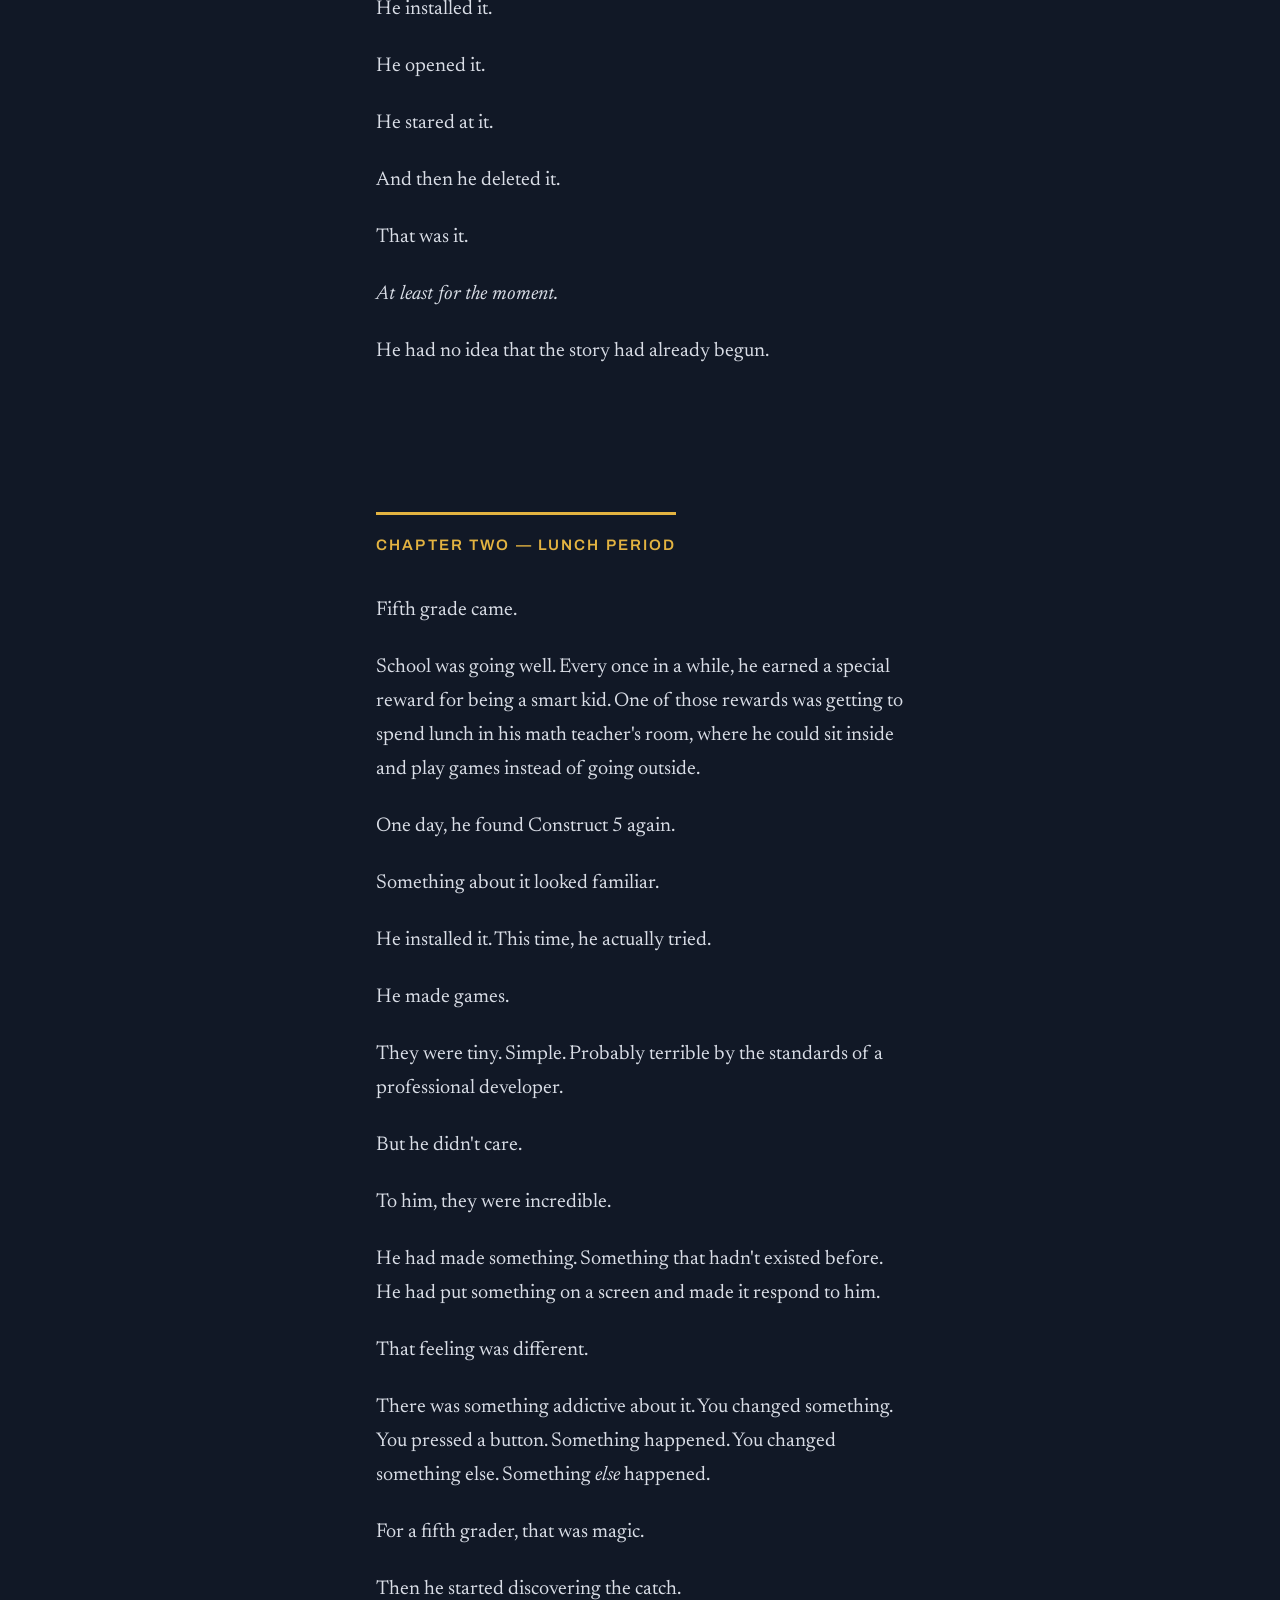
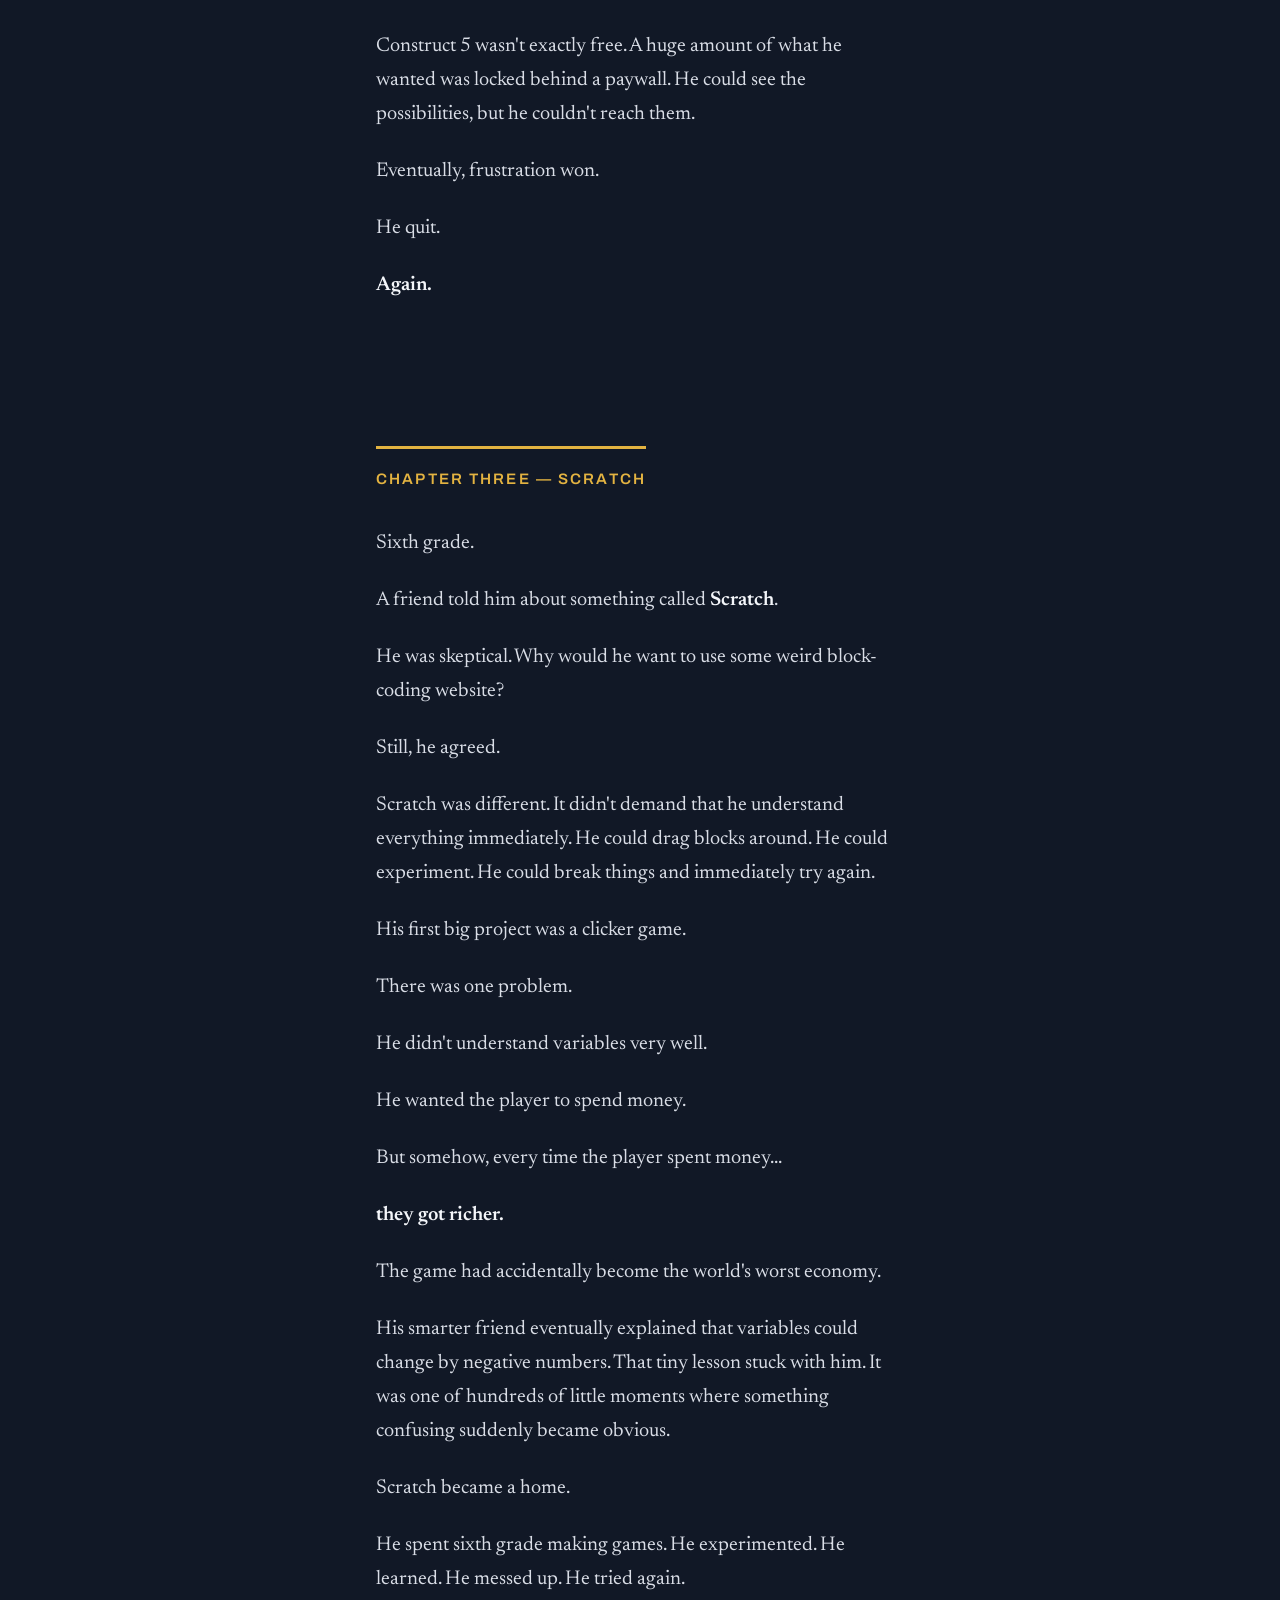
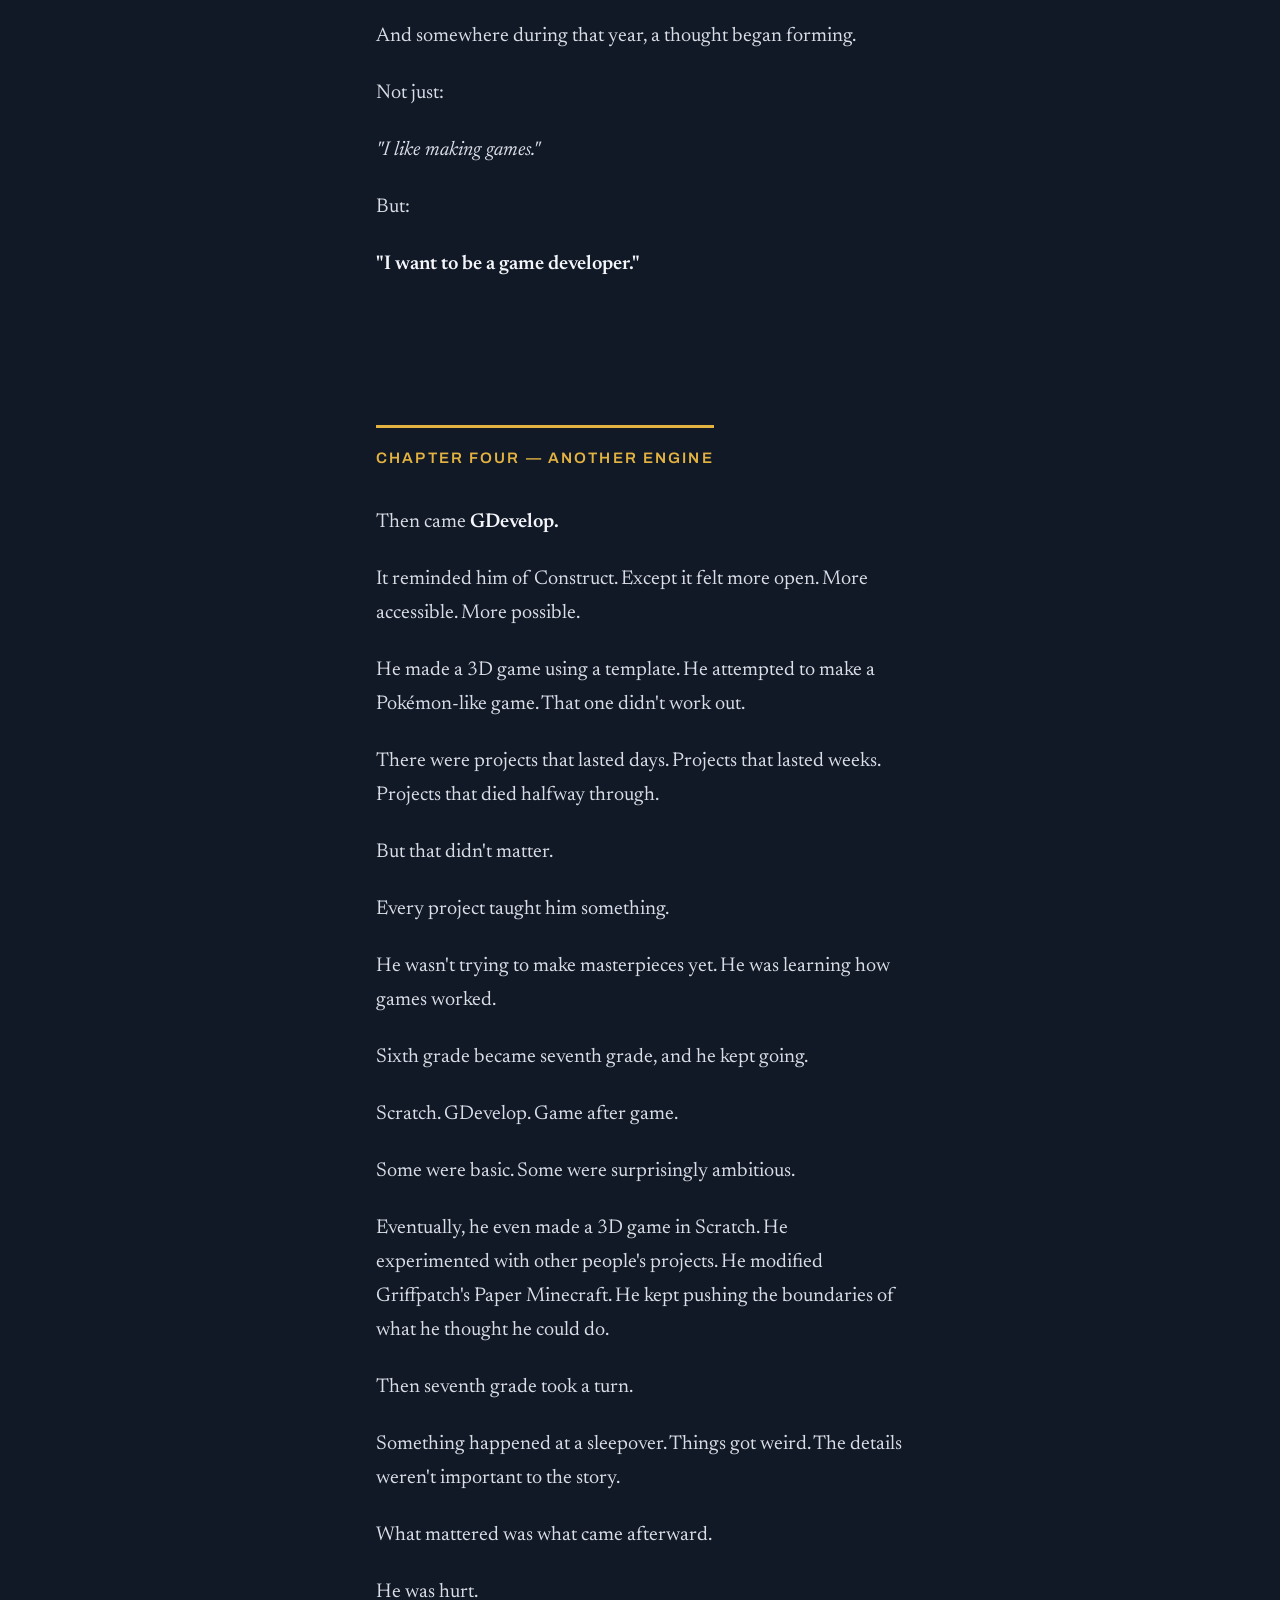
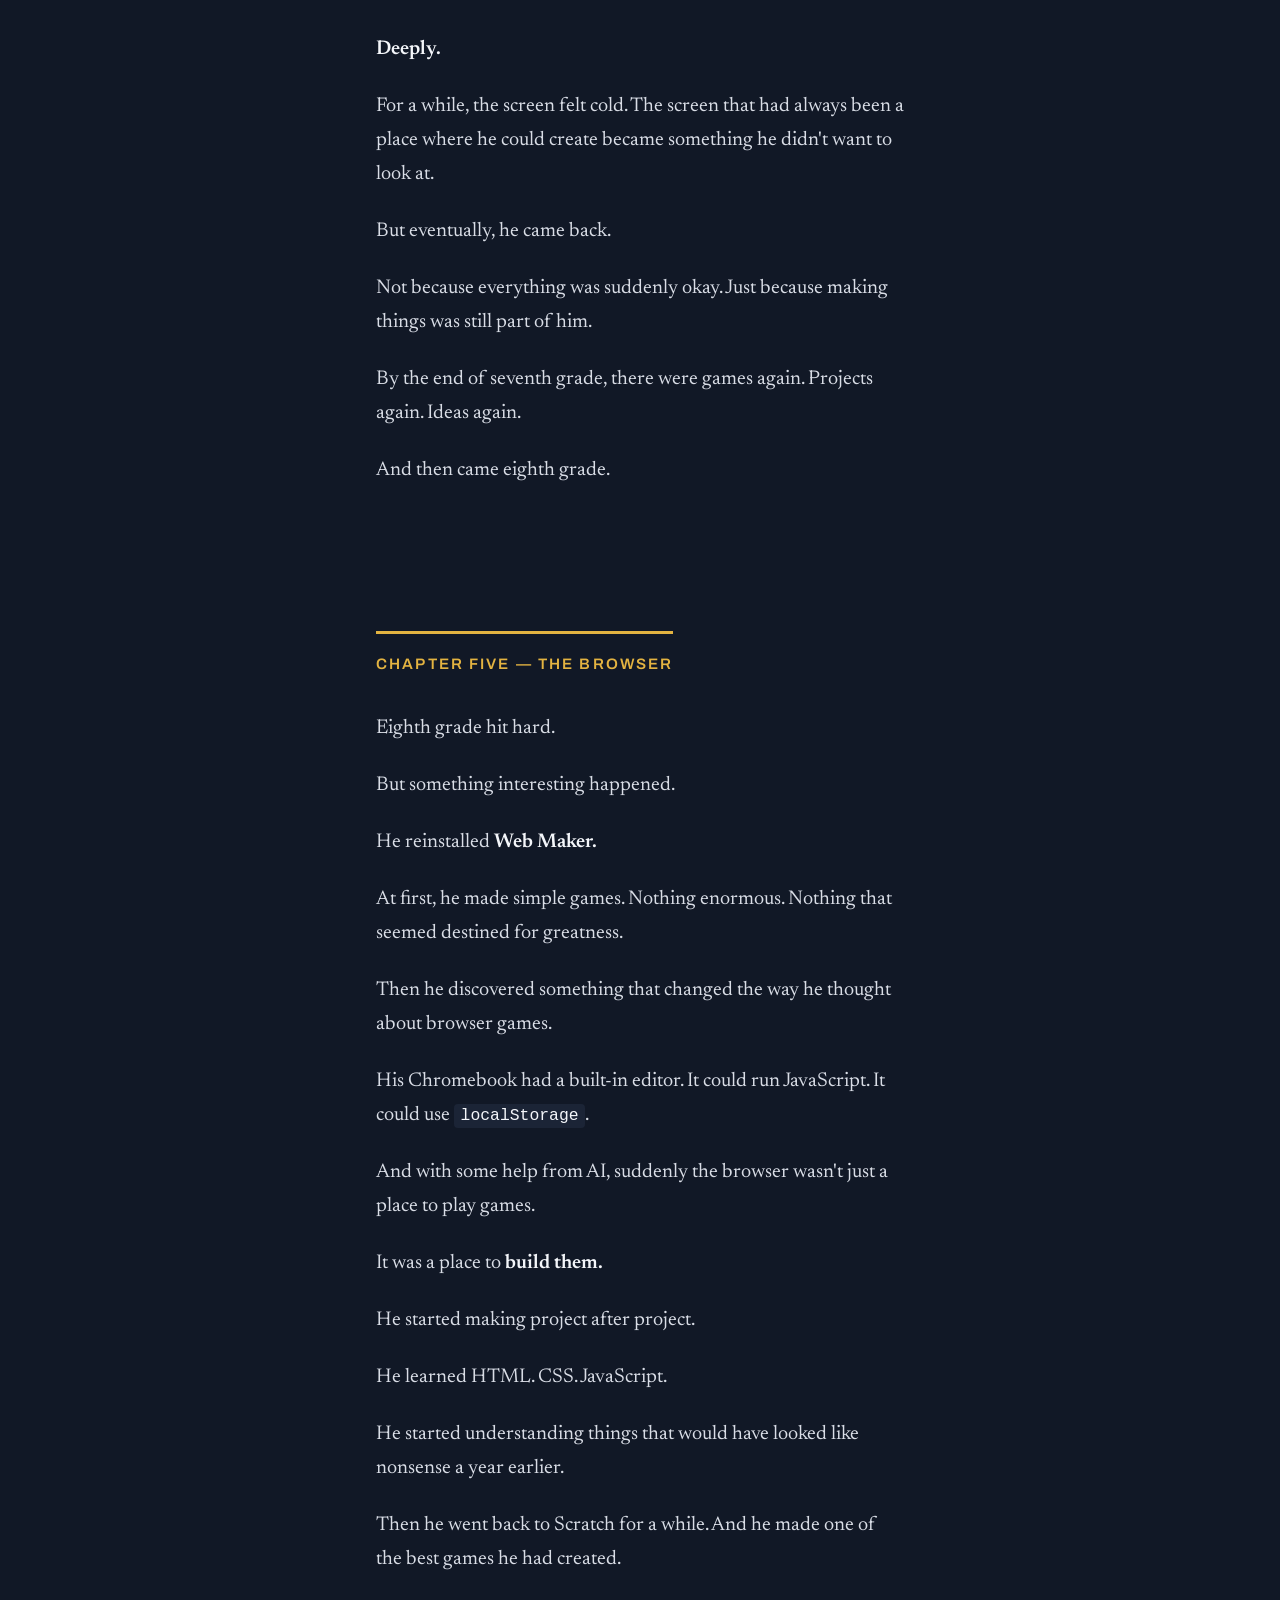
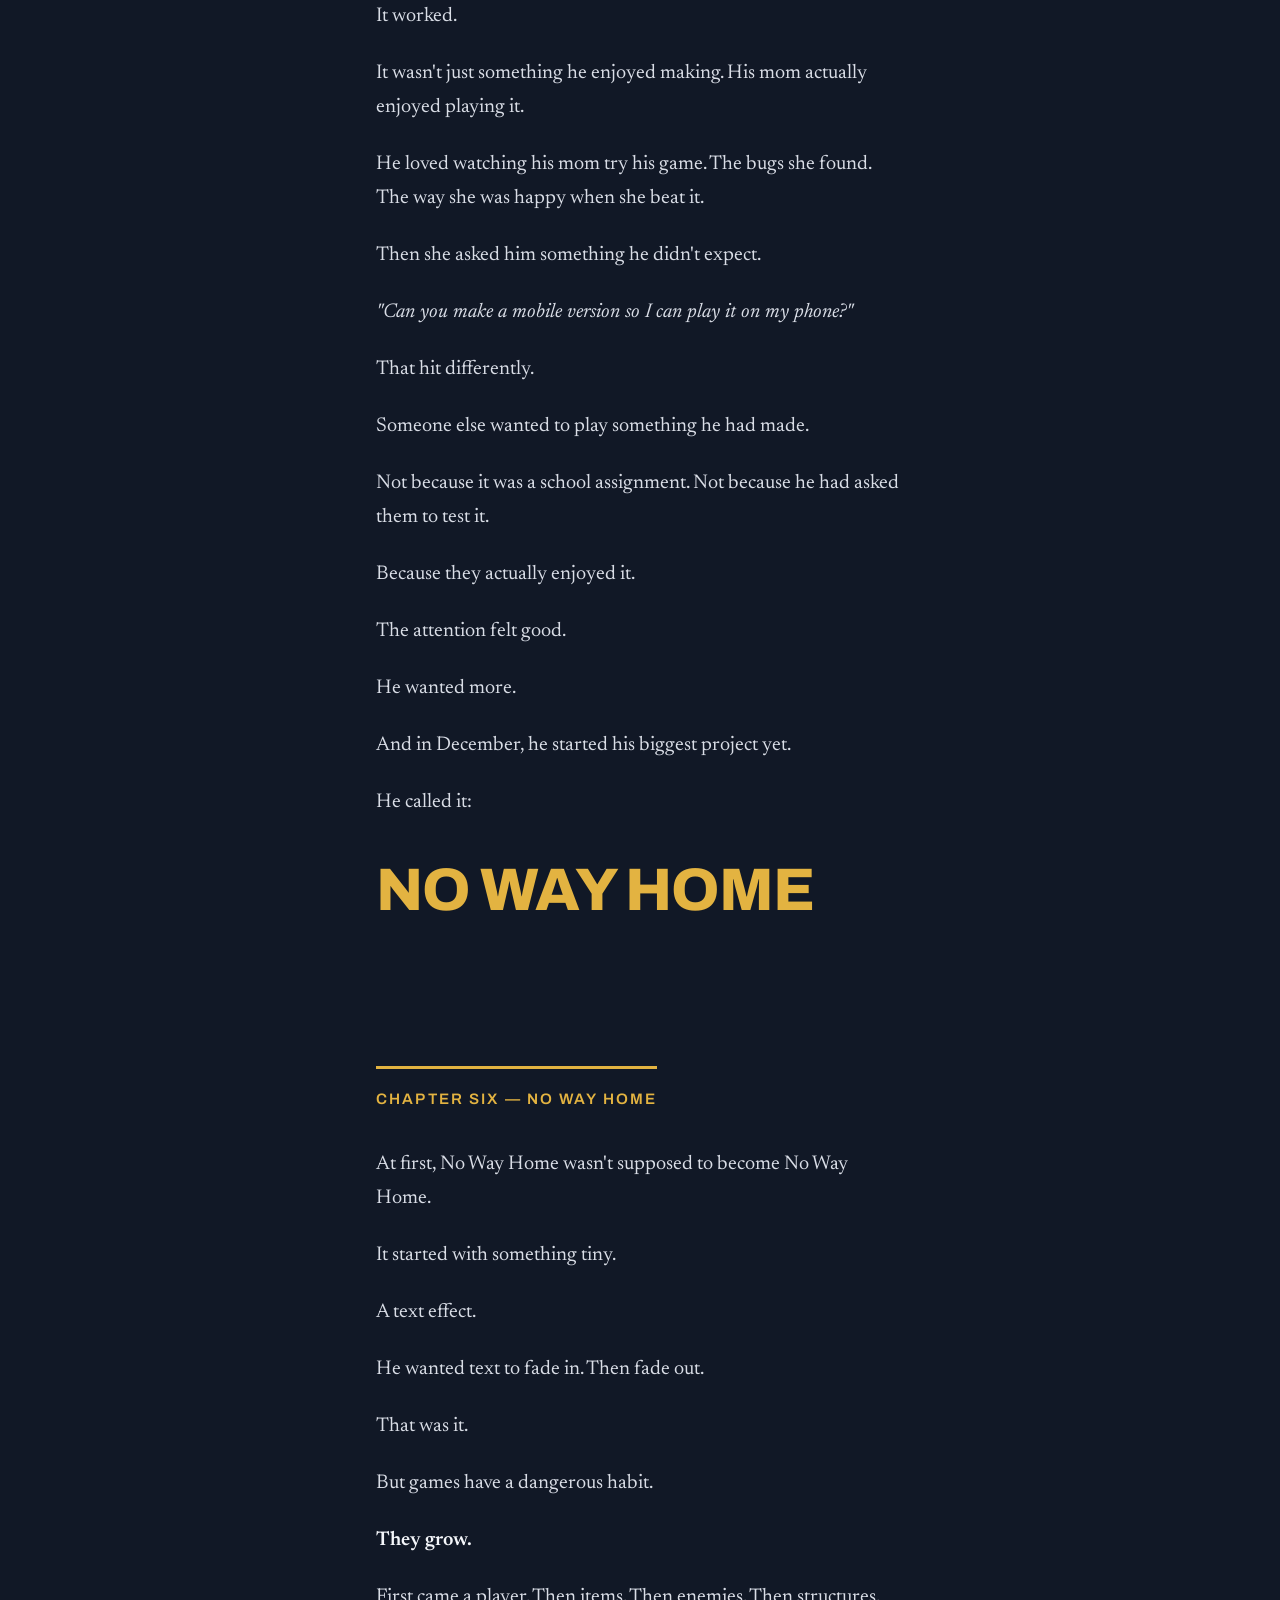
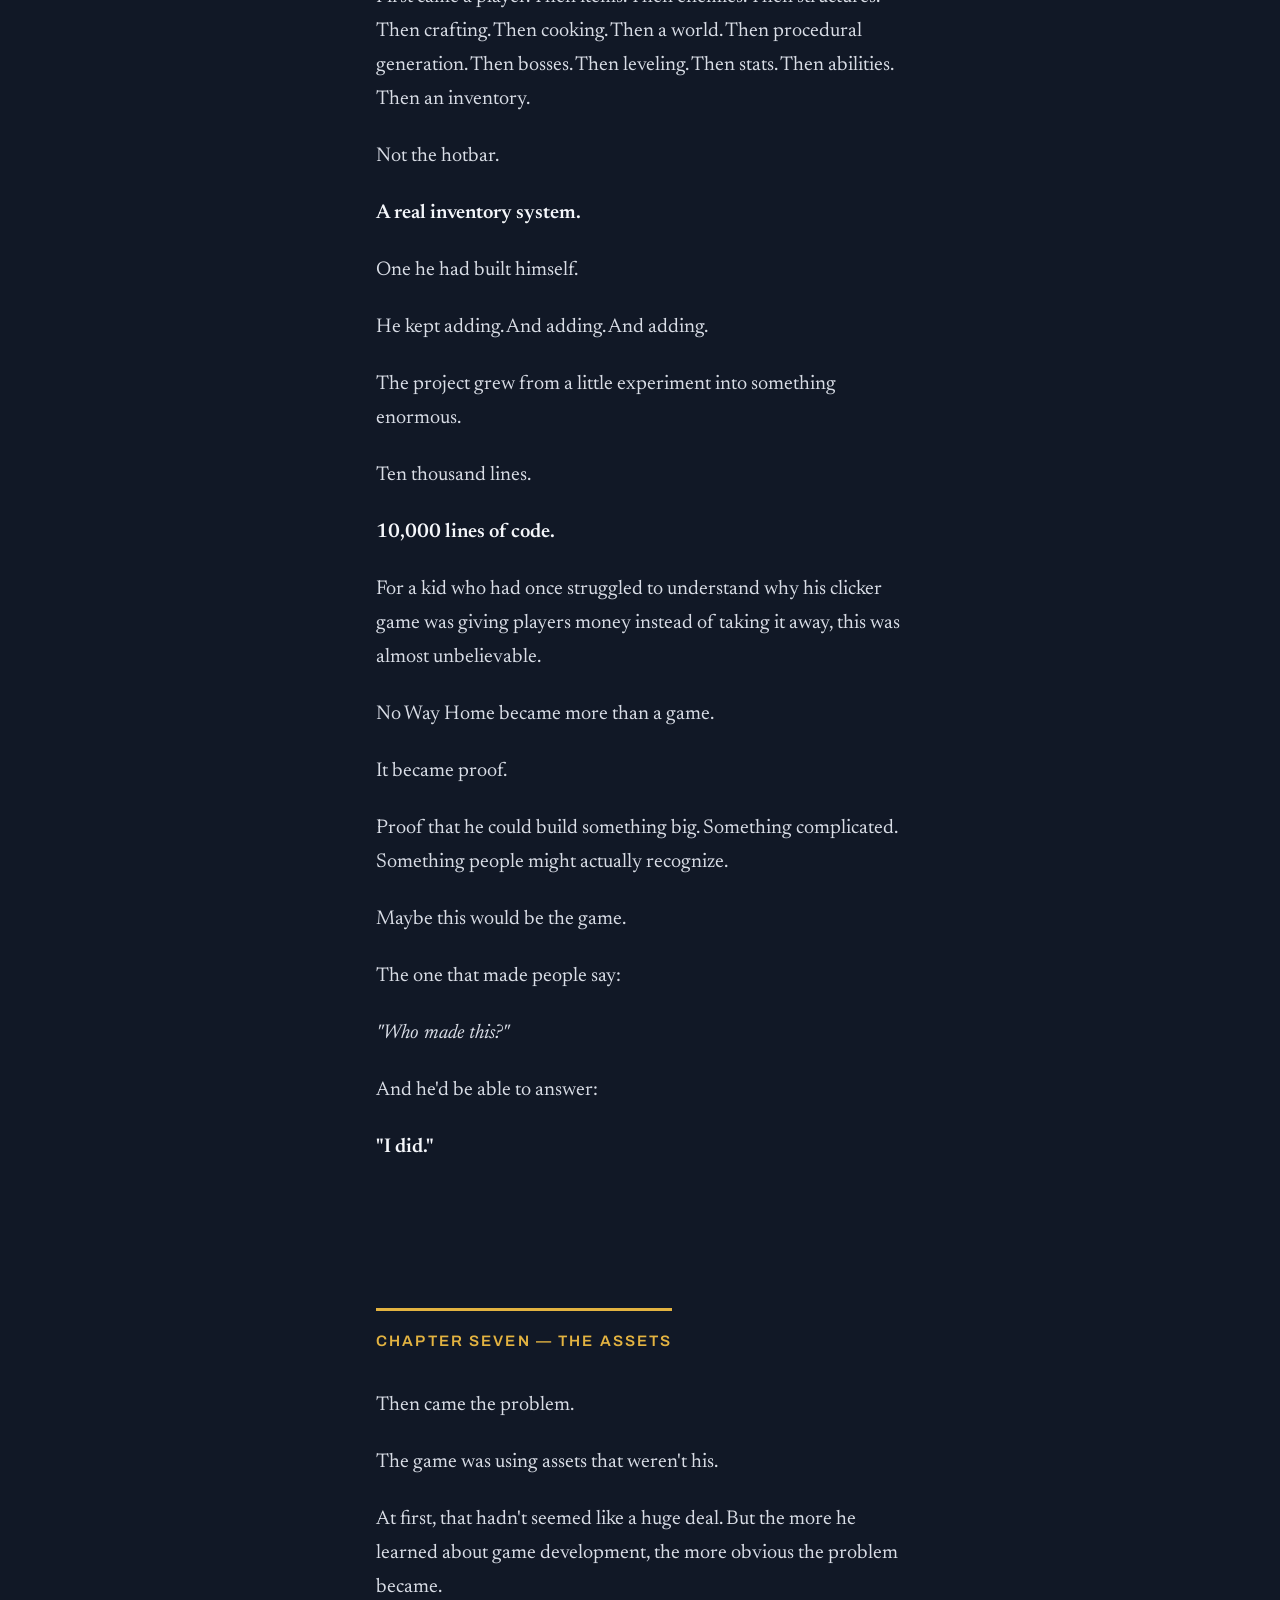
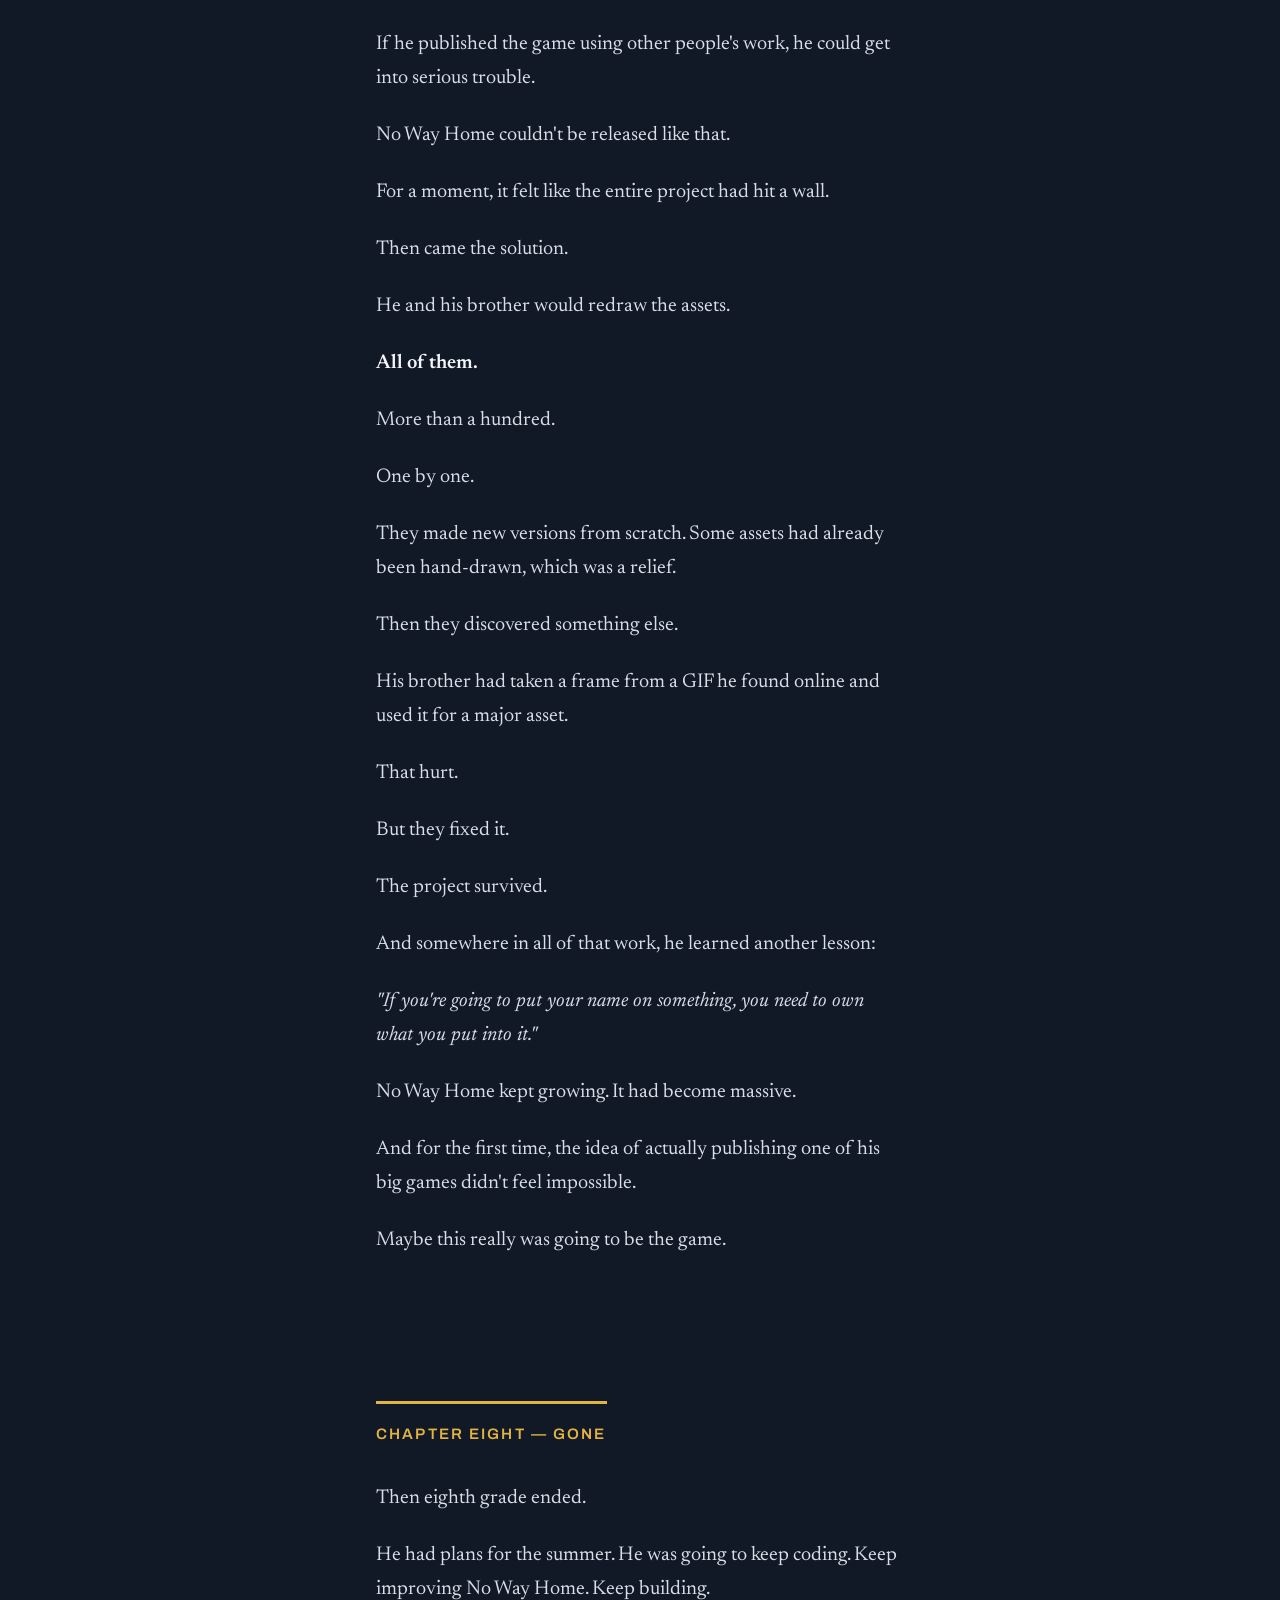
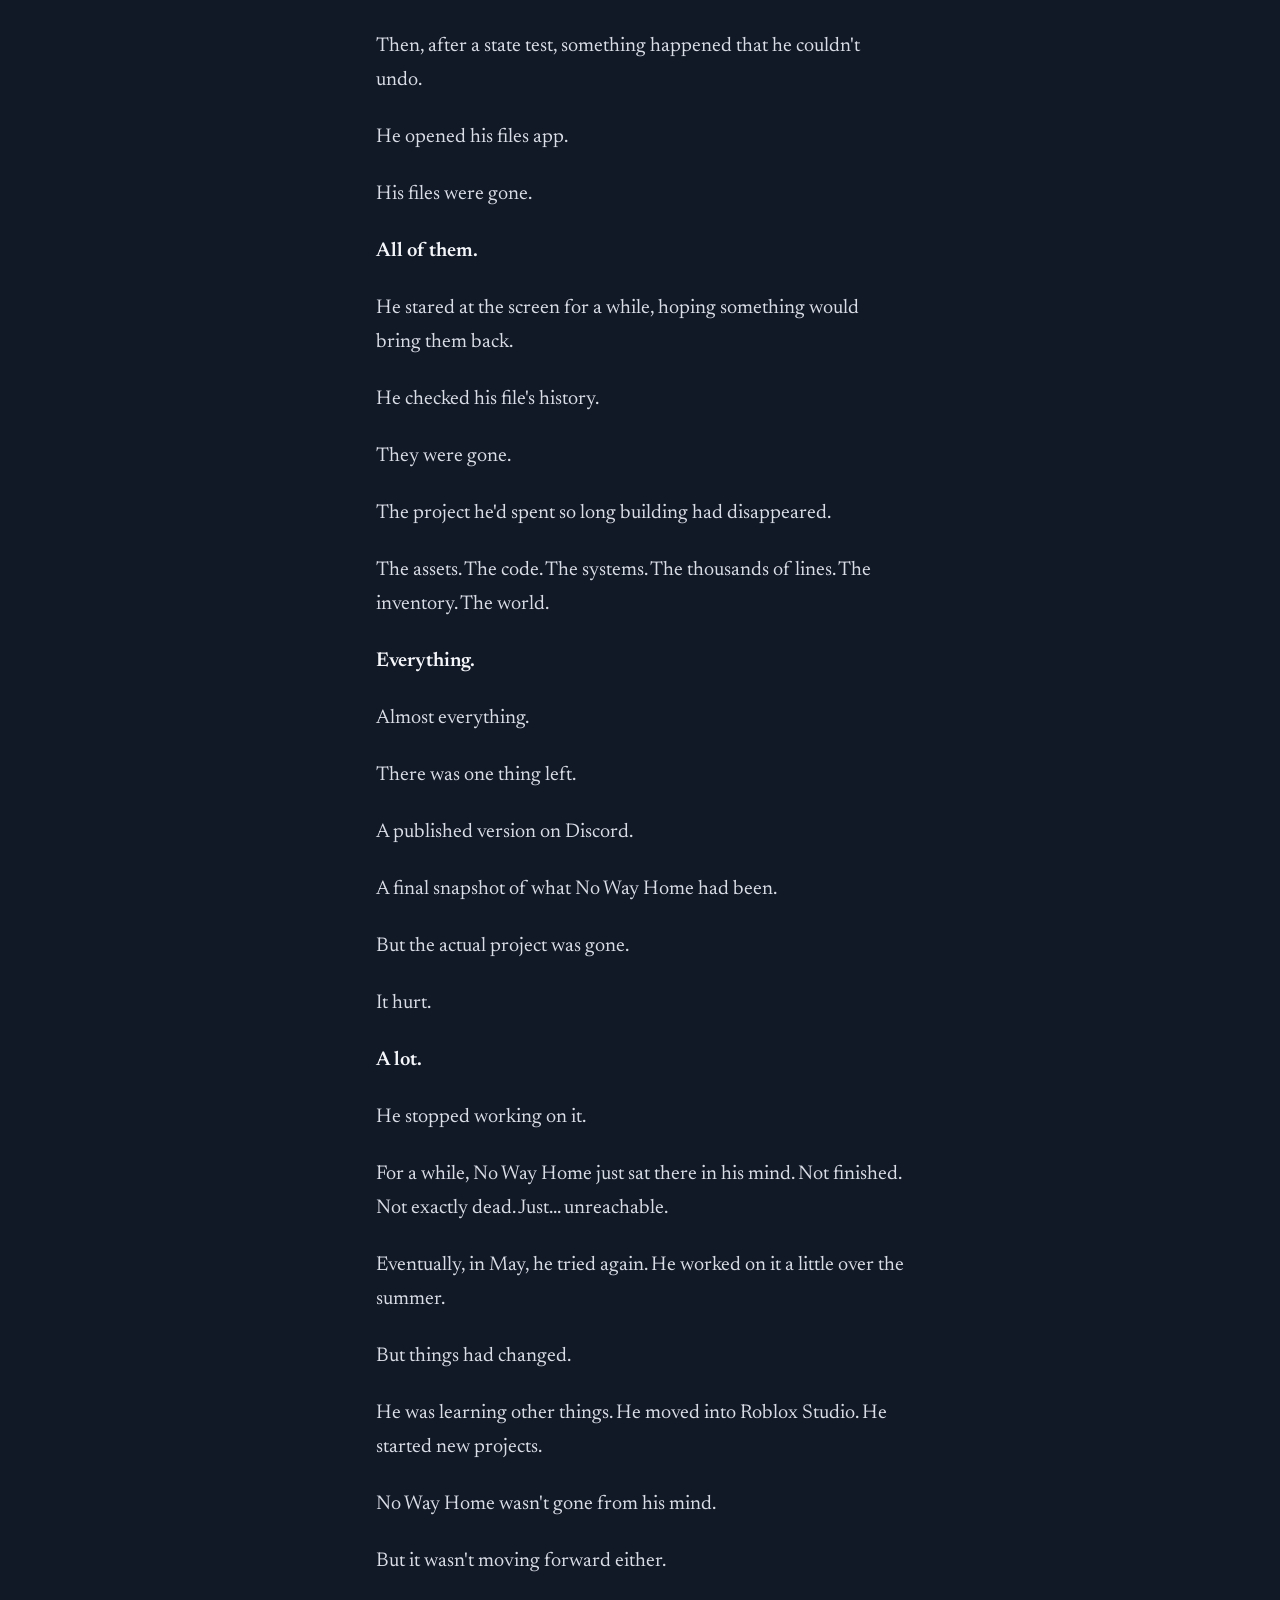
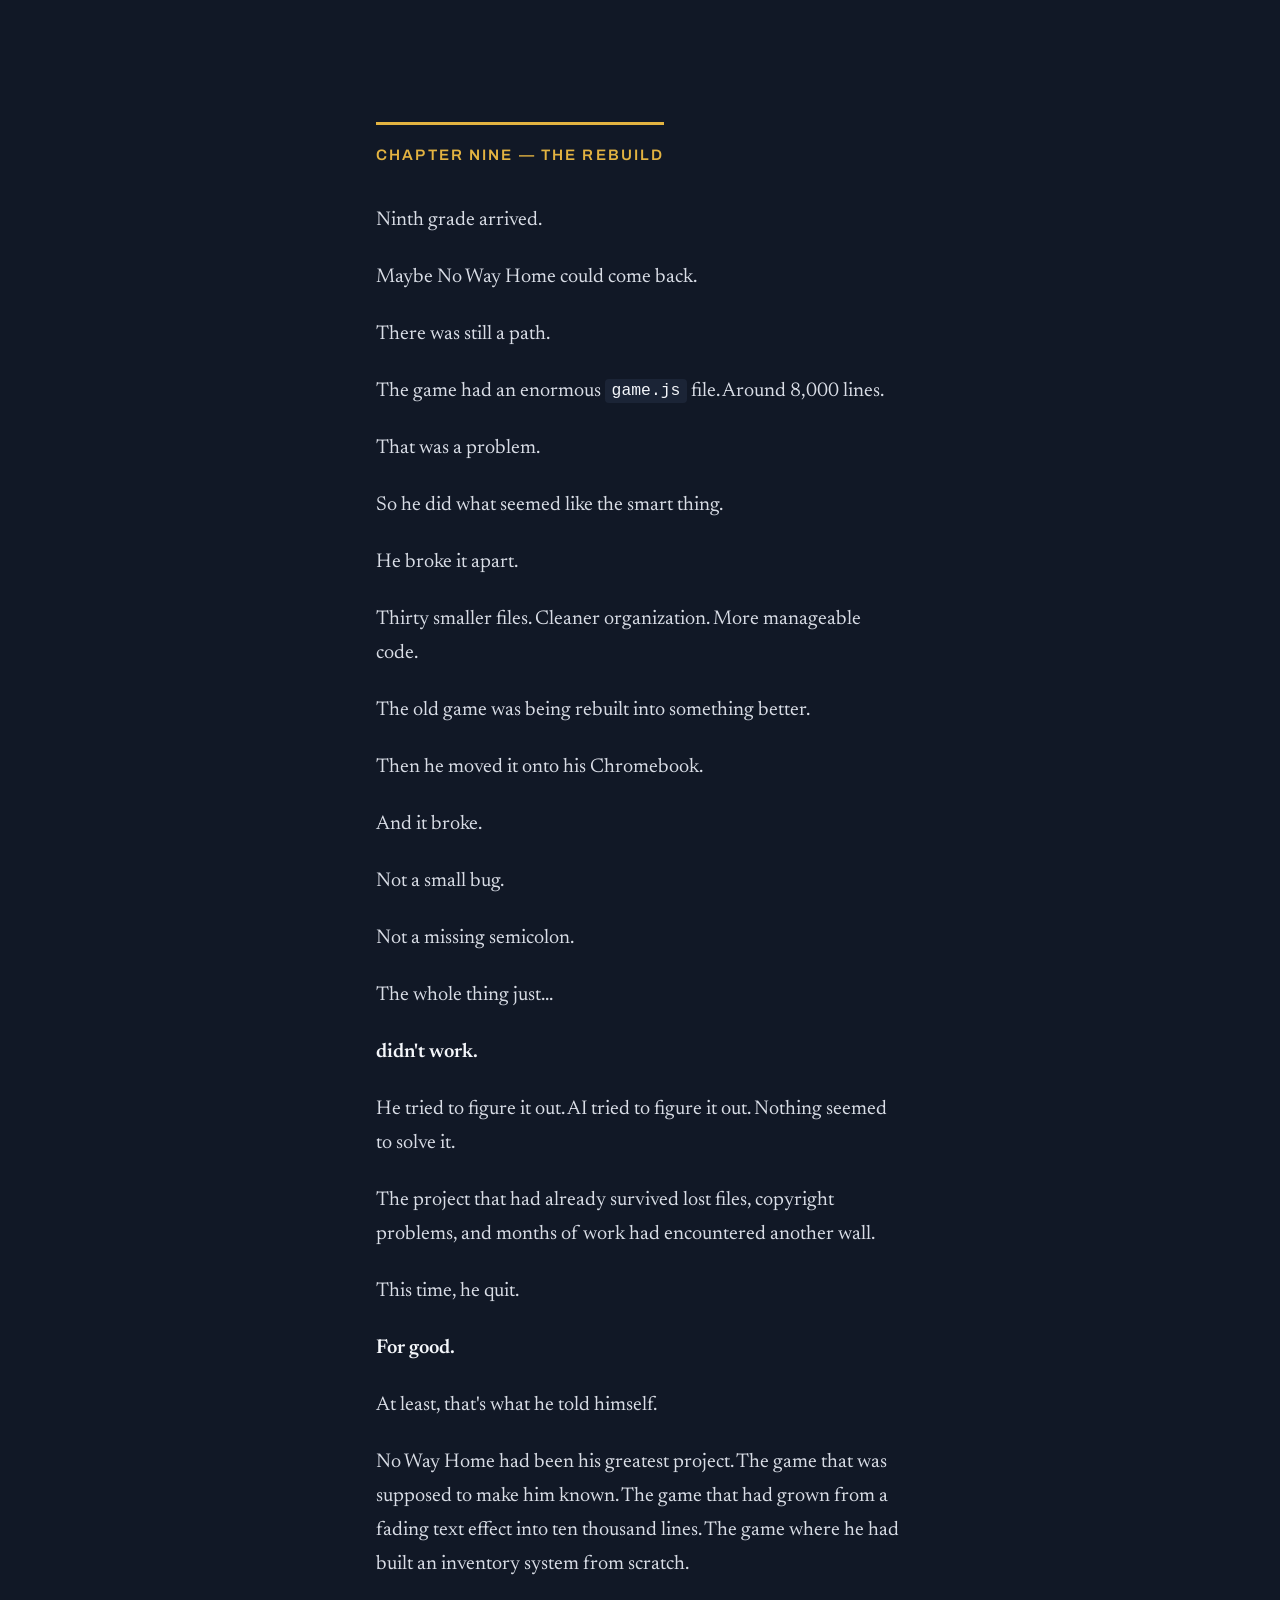
==== commit 4886dd35: "Add class to cursor line paragraph in index.html" ====
--- a/index.html
+++ b/index.html
@@ -1418,7 +1418,7 @@
 
             <p><em>the Floofy Bunny.</em></p>
 
-            <p>The cursor blinked.</p>
+            <p class="cursor-line">The cursor blinked.</p>
 
             <p>And the developer kept going.</p>
 
--- a/style.css
+++ b/style.css
@@ -0,0 +1,270 @@
+@import url("https://fonts.googleapis.com/css2?family=Archivo:wght@600;800&family=Newsreader:ital,opsz,wght@0,6..72,400;0,6..72,600;1,6..72,400&display=swap");
+
+/* ==========================================================
+   THE STORY OF I
+   Palette comes from the story itself:
+   - Ink blue      = the Chromebook screen
+   - Coin gold     = FroKoins
+   - Purple        = KoKash (used in the epilogue)
+   Change any color here and the whole page updates.
+   ========================================================== */
+
+:root {
+    --screen: #111826;
+    --screen-dark: #070a10;
+    --text: #d9dde6;
+    --text-strong: #f4f6fa;
+    --muted: #8a93a6;
+    --gold: #e3b341;
+    --kokash: #a688e0;
+    --code-bg: #1b2436;
+
+    --serif: "Newsreader", Georgia, "Times New Roman", serif;
+    --sans: "Archivo", "Helvetica Neue", Arial, sans-serif;
+    --mono: ui-monospace, "SF Mono", Menlo, Consolas, monospace;
+
+    --column: 36rem;
+}
+
+*,
+*::before,
+*::after {
+    box-sizing: border-box;
+}
+
+html {
+    -webkit-text-size-adjust: 100%;
+}
+
+body {
+    margin: 0;
+    background: var(--screen);
+    color: var(--text);
+    font-family: var(--serif);
+    font-size: clamp(1.1rem, 1rem + 0.35vw, 1.25rem);
+    line-height: 1.7;
+    -webkit-font-smoothing: antialiased;
+    overflow-x: hidden;
+}
+
+::selection {
+    background: var(--gold);
+    color: var(--screen);
+}
+
+
+/* ==========================================================
+   TITLE SCREEN
+   ========================================================== */
+
+.title {
+    min-height: 100vh;
+    min-height: 100svh;
+    display: flex;
+    flex-direction: column;
+    justify-content: center;
+    align-items: center;
+    text-align: center;
+    padding: 3rem 1.5rem;
+}
+
+.title h1 {
+    margin: 0;
+    font-family: var(--serif);
+    font-weight: 600;
+    font-size: clamp(2.6rem, 9vw, 5.75rem);
+    line-height: 1.05;
+    letter-spacing: -0.01em;
+    color: var(--text-strong);
+}
+
+.title h1 em {
+    font-weight: 400;
+    color: var(--gold);
+}
+
+.title h2 {
+    margin: 1.75rem 0 0;
+    max-width: 28rem;
+    font-family: var(--serif);
+    font-weight: 400;
+    font-style: italic;
+    font-size: clamp(1.1rem, 1rem + 0.5vw, 1.35rem);
+    line-height: 1.5;
+    color: var(--text);
+}
+
+.disclaimer {
+    margin: 4rem 0 0;
+    max-width: 26rem;
+    font-size: 0.85rem;
+    line-height: 1.55;
+    color: var(--muted);
+}
+
+.disclaimer em {
+    font-style: normal;
+}
+
+
+/* ==========================================================
+   STORY COLUMN
+   ========================================================== */
+
+main {
+    max-width: var(--column);
+    margin: 0 auto;
+    padding: 0 1.5rem 8rem;
+}
+
+.chapter,
+.epilogue {
+    margin-top: clamp(5rem, 14vw, 9rem);
+}
+
+.chapter:first-child {
+    margin-top: 2rem;
+}
+
+/* Chapter headings */
+.chapter h2,
+.epilogue h2 {
+    margin: 0 0 2.25rem;
+    padding-top: 1.25rem;
+    border-top: 3px solid var(--gold);
+    width: fit-content;
+    font-family: var(--sans);
+    font-weight: 600;
+    font-size: 0.95rem;
+    line-height: 1.4;
+    letter-spacing: 0.14em;
+    color: var(--gold);
+}
+
+/* Story text: every line is a beat, so spacing does the pacing */
+.chapter p,
+.epilogue p {
+    margin: 0 0 1.15em;
+}
+
+.chapter strong,
+.epilogue strong {
+    font-weight: 600;
+    color: var(--text-strong);
+}
+
+.chapter em,
+.epilogue em {
+    font-style: italic;
+}
+
+code {
+    font-family: var(--mono);
+    font-size: 0.82em;
+    padding: 0.15em 0.4em;
+    border-radius: 4px;
+    background: var(--code-bg);
+    color: var(--text-strong);
+}
+
+
+/* ==========================================================
+   TITLE CARDS
+   (NO WAY HOME, FroKo.io, v1.0.0)
+   ========================================================== */
+
+.chapter h3 {
+    margin: 2.5rem 0 3rem;
+    font-family: var(--sans);
+    font-weight: 800;
+    font-size: clamp(2.1rem, 8vw, 3.75rem);
+    line-height: 1.05;
+    letter-spacing: -0.015em;
+    color: var(--gold);
+}
+
+
+/* ==========================================================
+   EPILOGUE
+   The screen goes dark. The background runs edge to edge
+   even though the text stays in the narrow column.
+   ========================================================== */
+
+.epilogue {
+    position: relative;
+    padding: clamp(4rem, 10vw, 6rem) 0;
+    background: var(--screen-dark);
+    box-shadow: 0 0 0 100vmax var(--screen-dark);
+    clip-path: inset(0 -100vmax);
+}
+
+.epilogue h2 {
+    border-top-color: var(--kokash);
+    color: var(--kokash);
+}
+
+/* The last line ends with a blinking cursor */
+.epilogue p:last-child {
+    margin-bottom: 0;
+    color: var(--text-strong);
+}
+
+.cursor-line::after {
+    content: "";
+    display: inline-block;
+    width: 0.55em;
+    height: 1.05em;
+    margin-left: 0.3em;
+    vertical-align: text-bottom;
+    background: var(--gold);
+    animation: blink 1.1s steps(1) infinite;
+}
+
+@keyframes blink {
+    0%, 50% { opacity: 1; }
+    50.01%, 100% { opacity: 0; }
+}
+
+
+/* ==========================================================
+   FOOTER
+   ========================================================== */
+
+footer {
+    padding: 6rem 1.5rem 4rem;
+    text-align: center;
+    background: var(--screen-dark);
+    color: var(--muted);
+    font-size: 0.85rem;
+}
+
+footer p {
+    margin: 0 0 0.25rem;
+}
+
+
+/* ==========================================================
+   SMALL SCREENS
+   ========================================================== */
+
+@media (max-width: 480px) {
+    body {
+        line-height: 1.65;
+    }
+
+    .chapter h2,
+    .epilogue h2 {
+        letter-spacing: 0.1em;
+    }
+}
+
+
+/* ==========================================================
+   ACCESSIBILITY
+   ========================================================== */
+
+@media (prefers-reduced-motion: reduce) {
+    .epilogue p:last-child::after {
+        animation: none;
+    }
+}
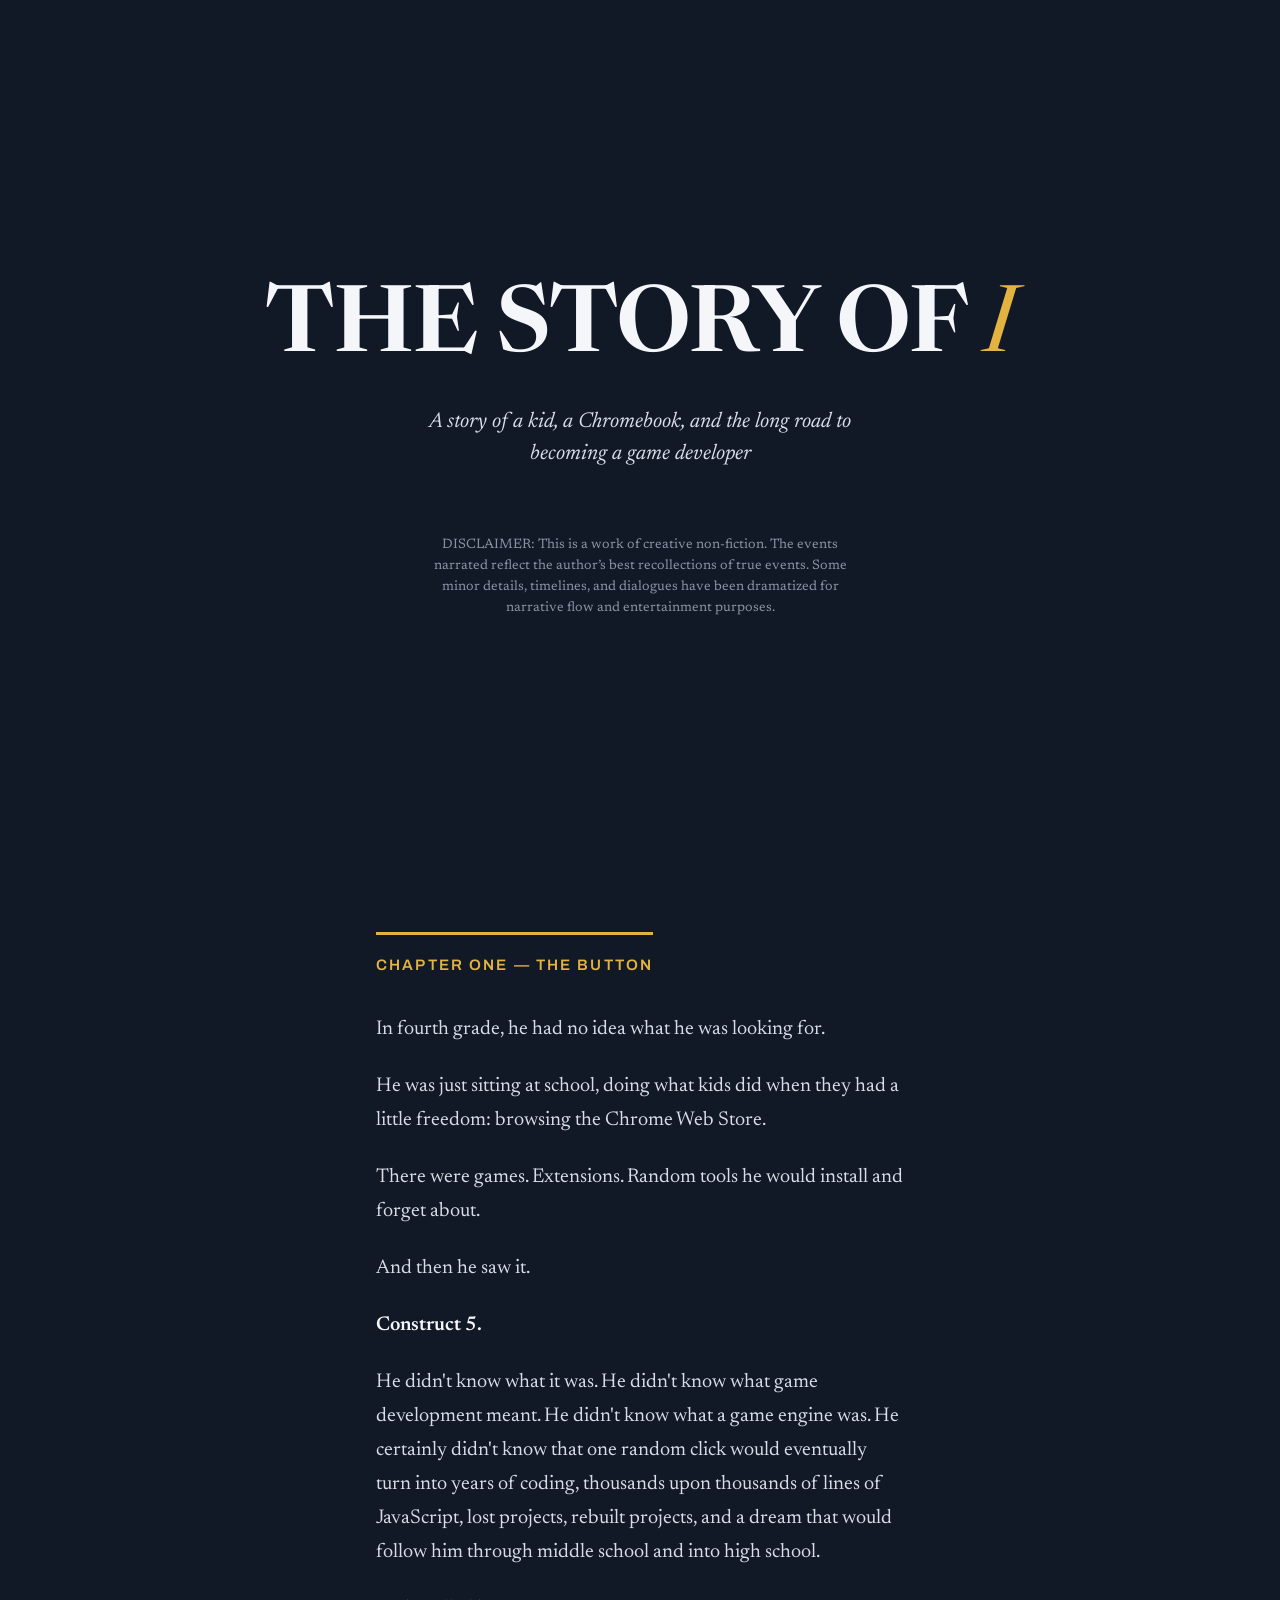
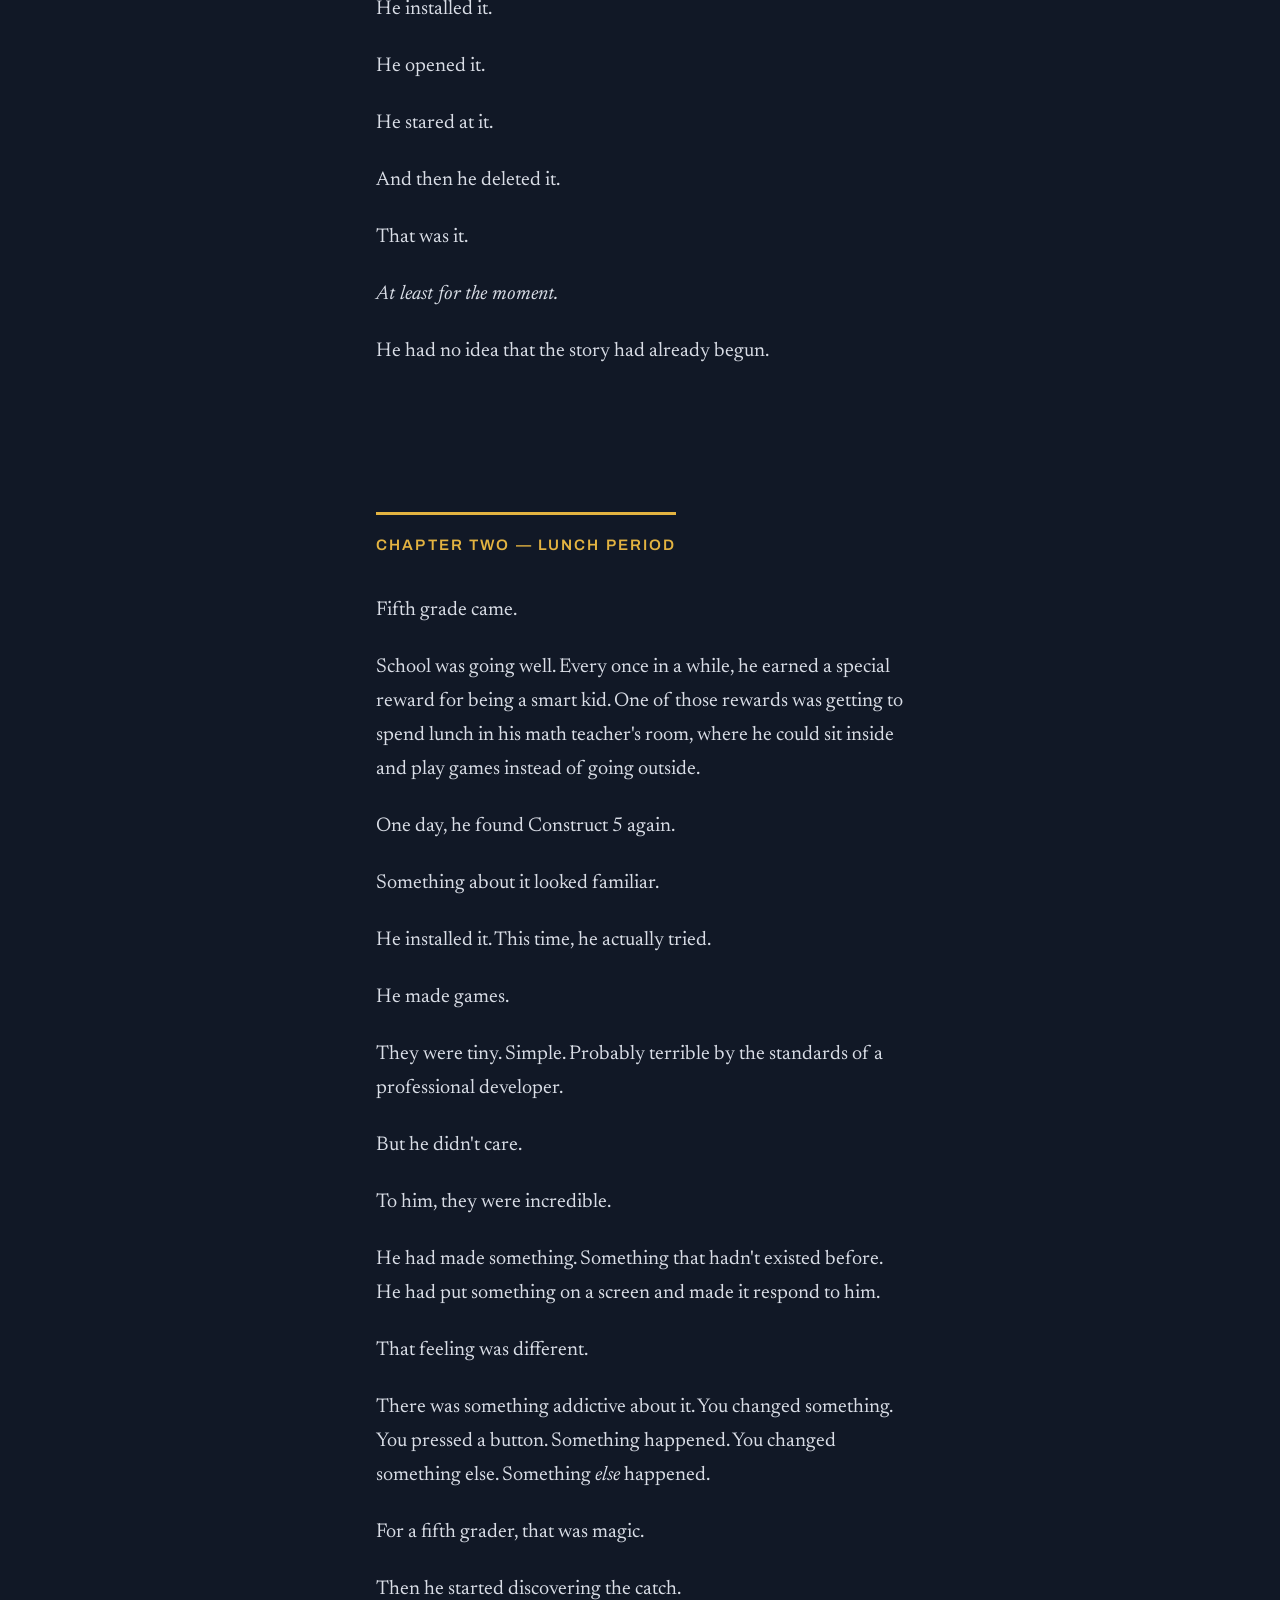
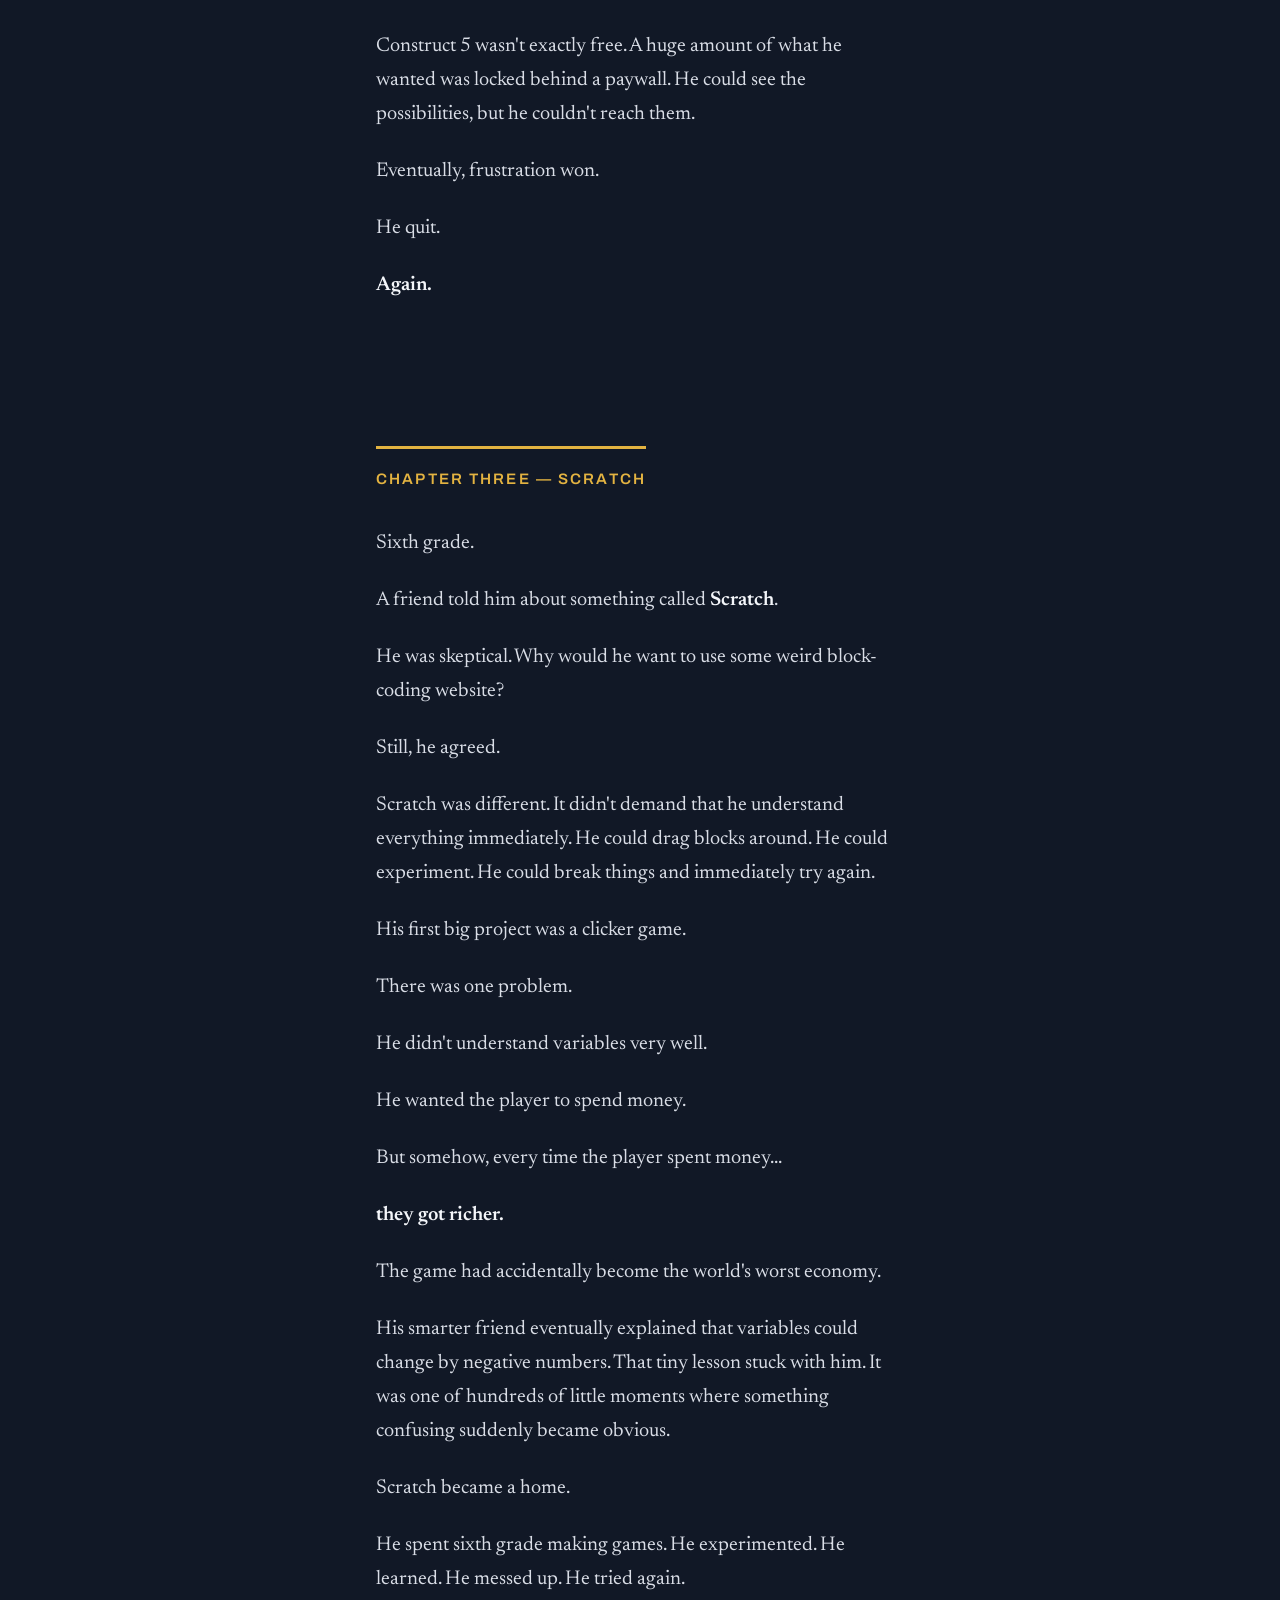
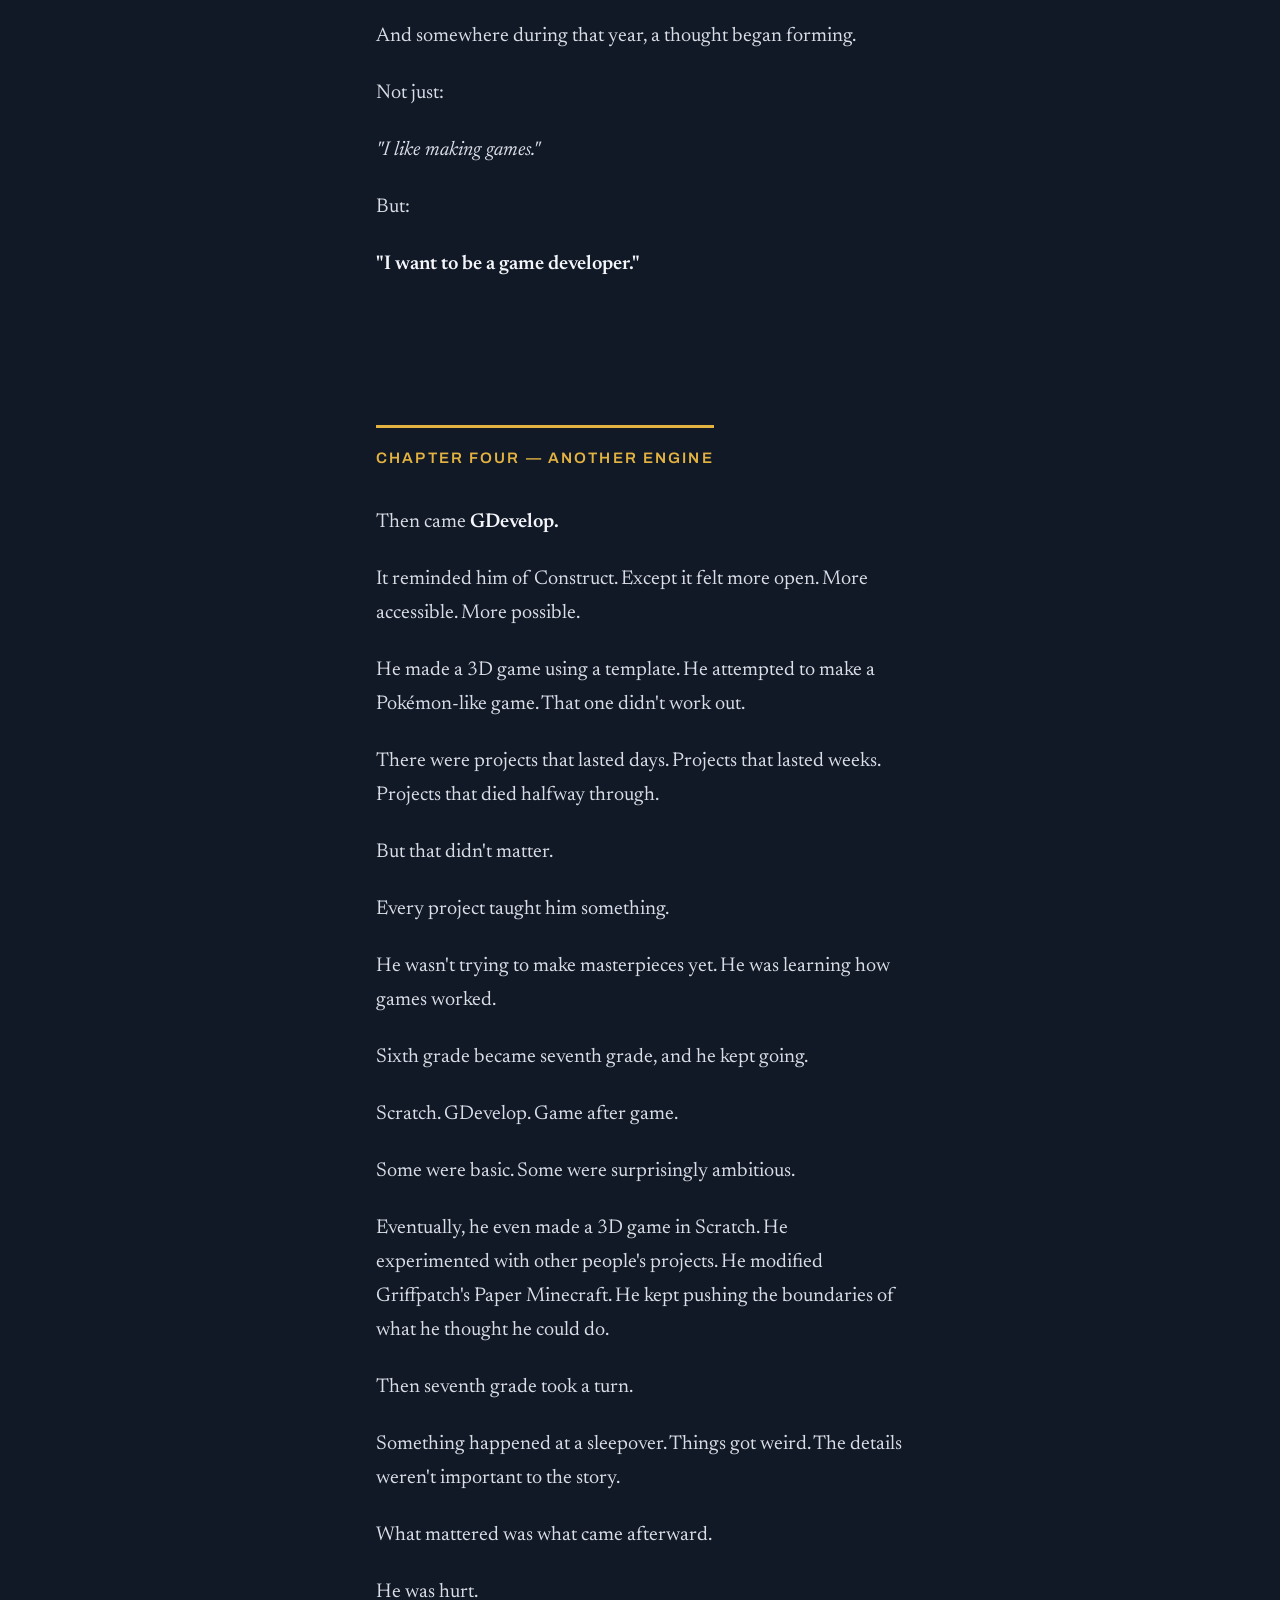
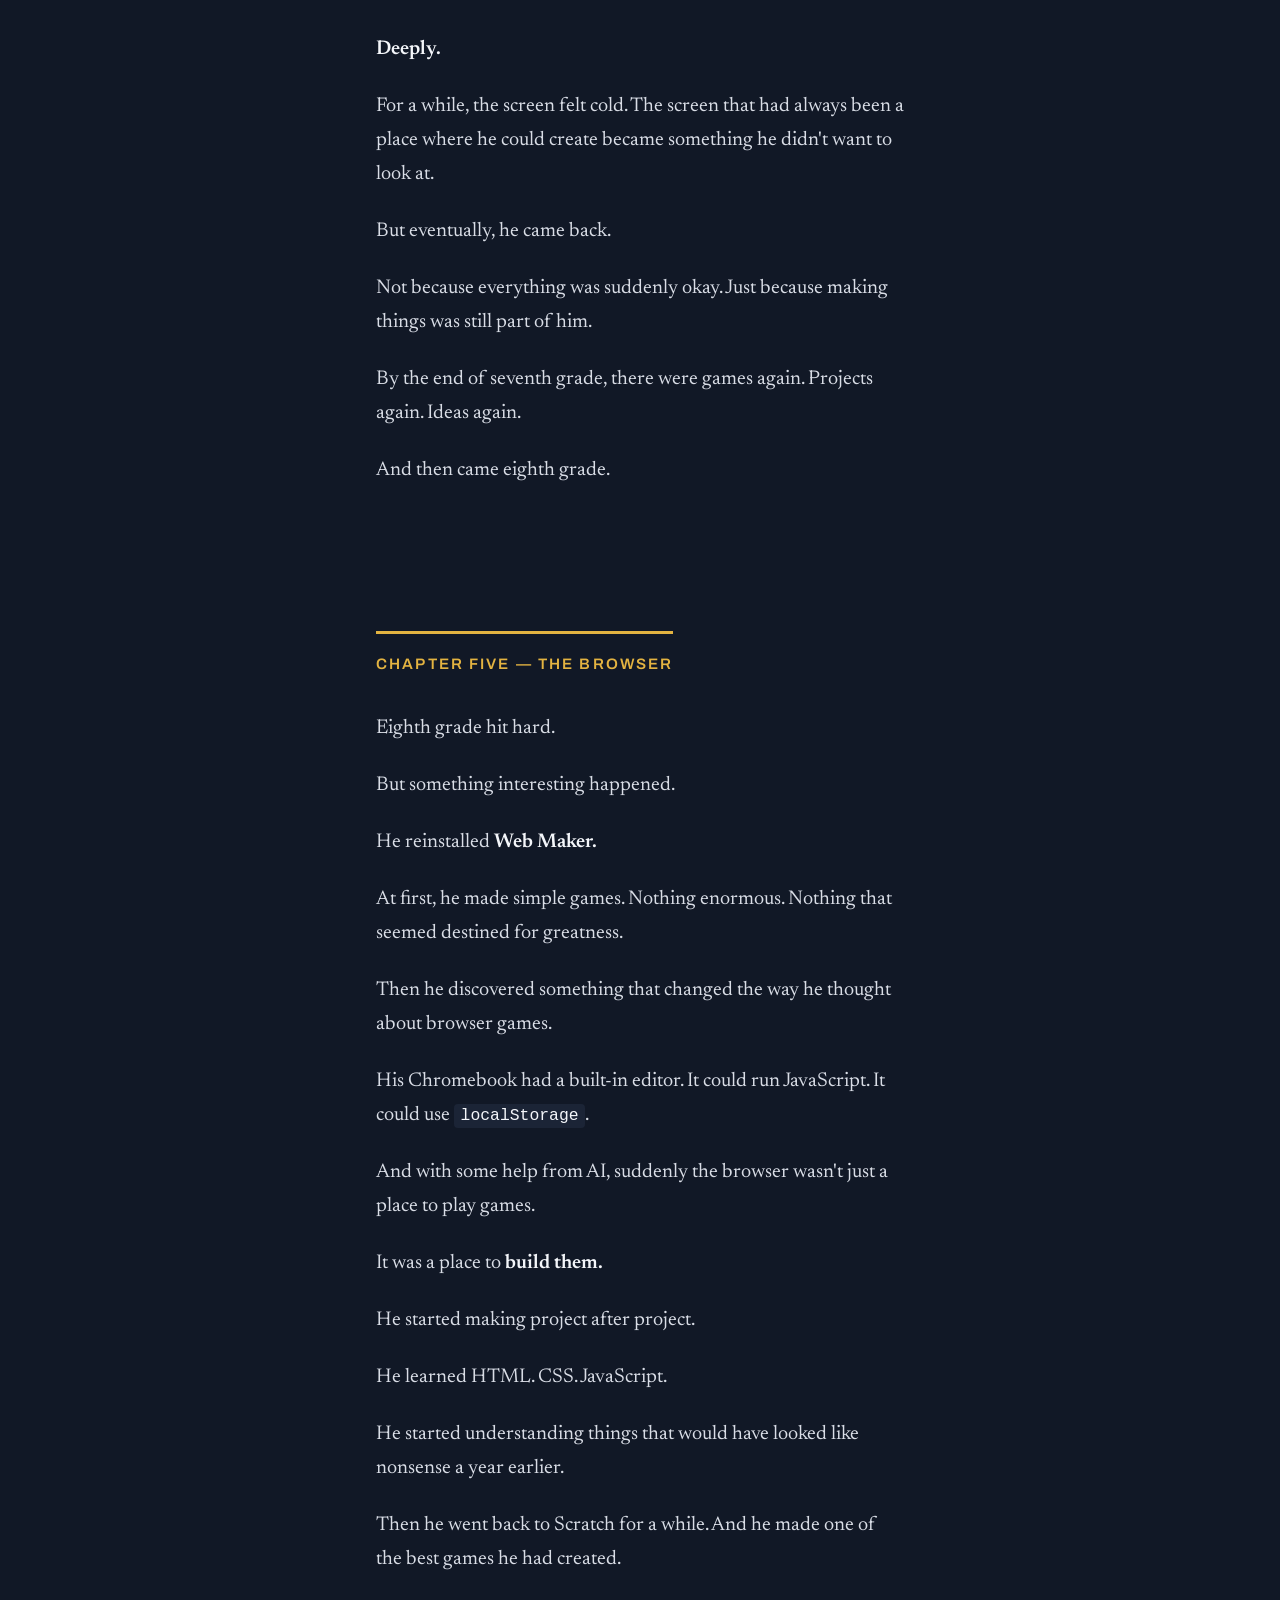
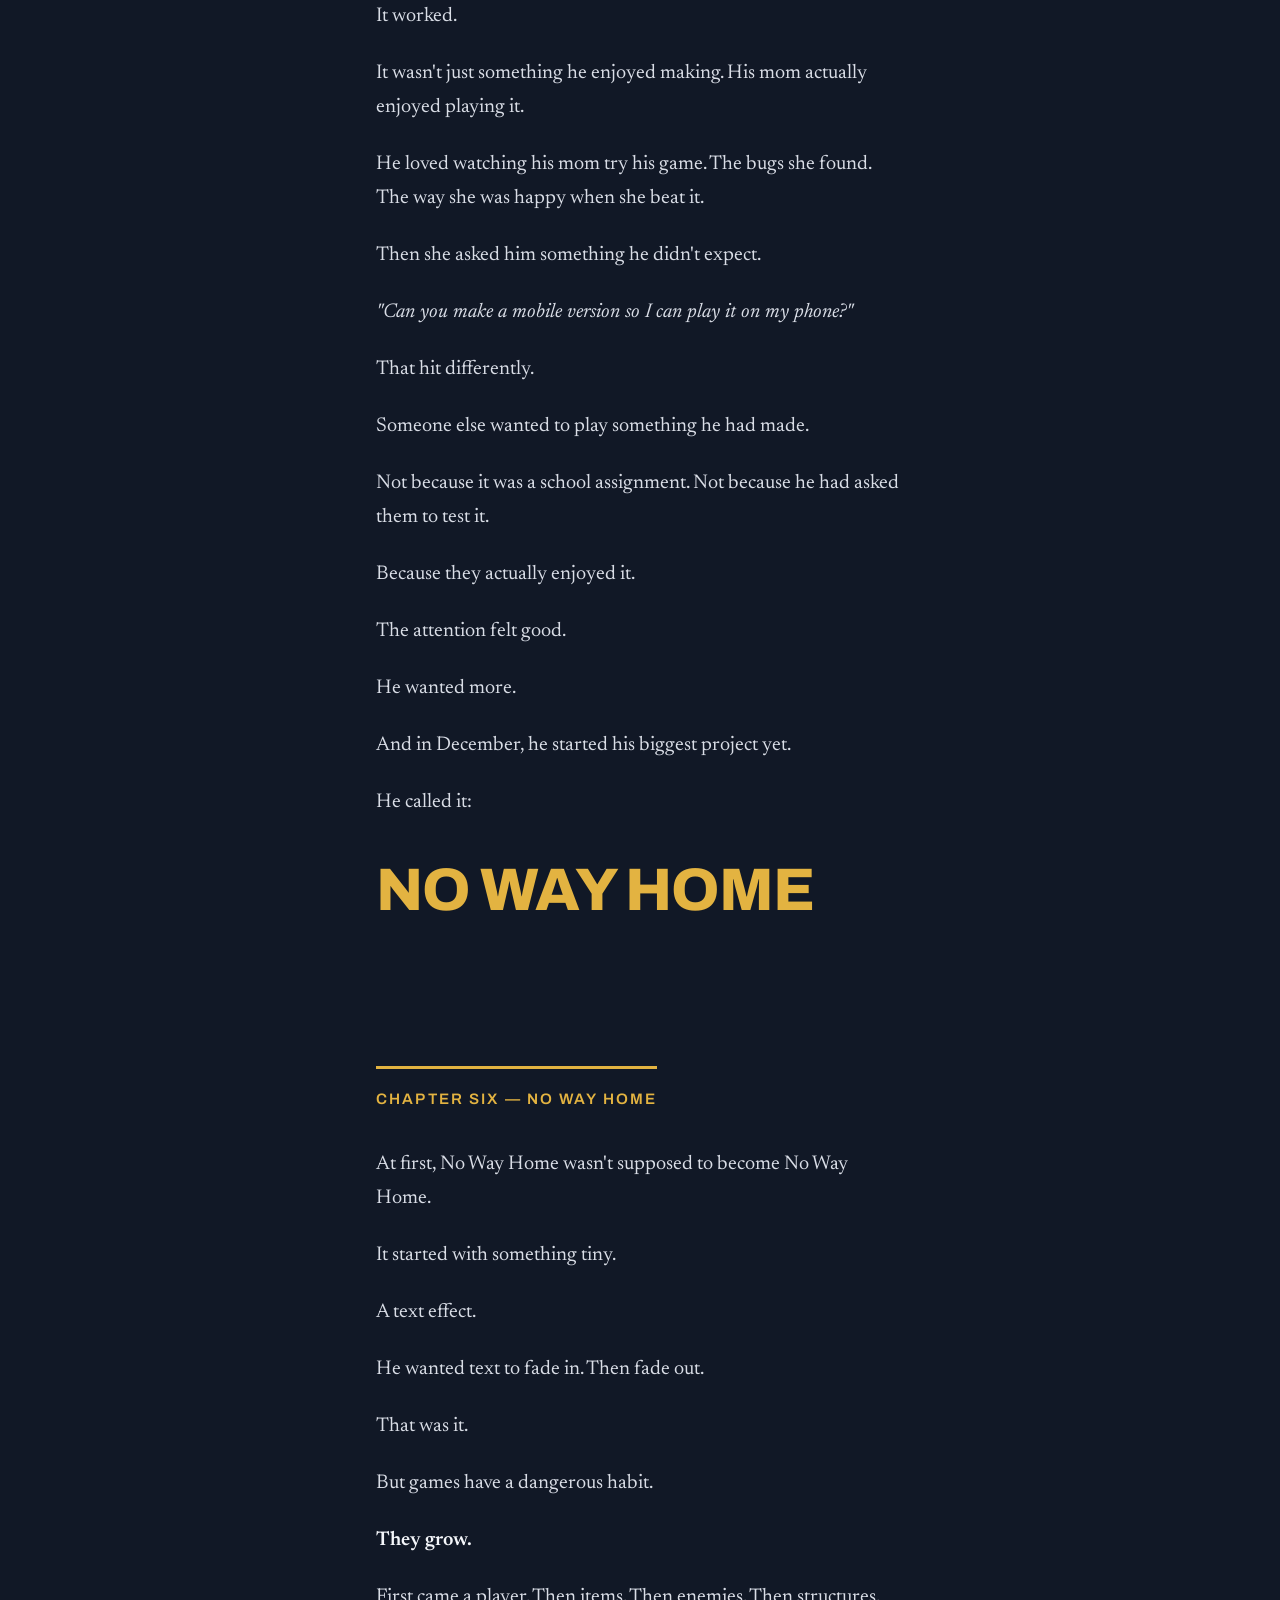
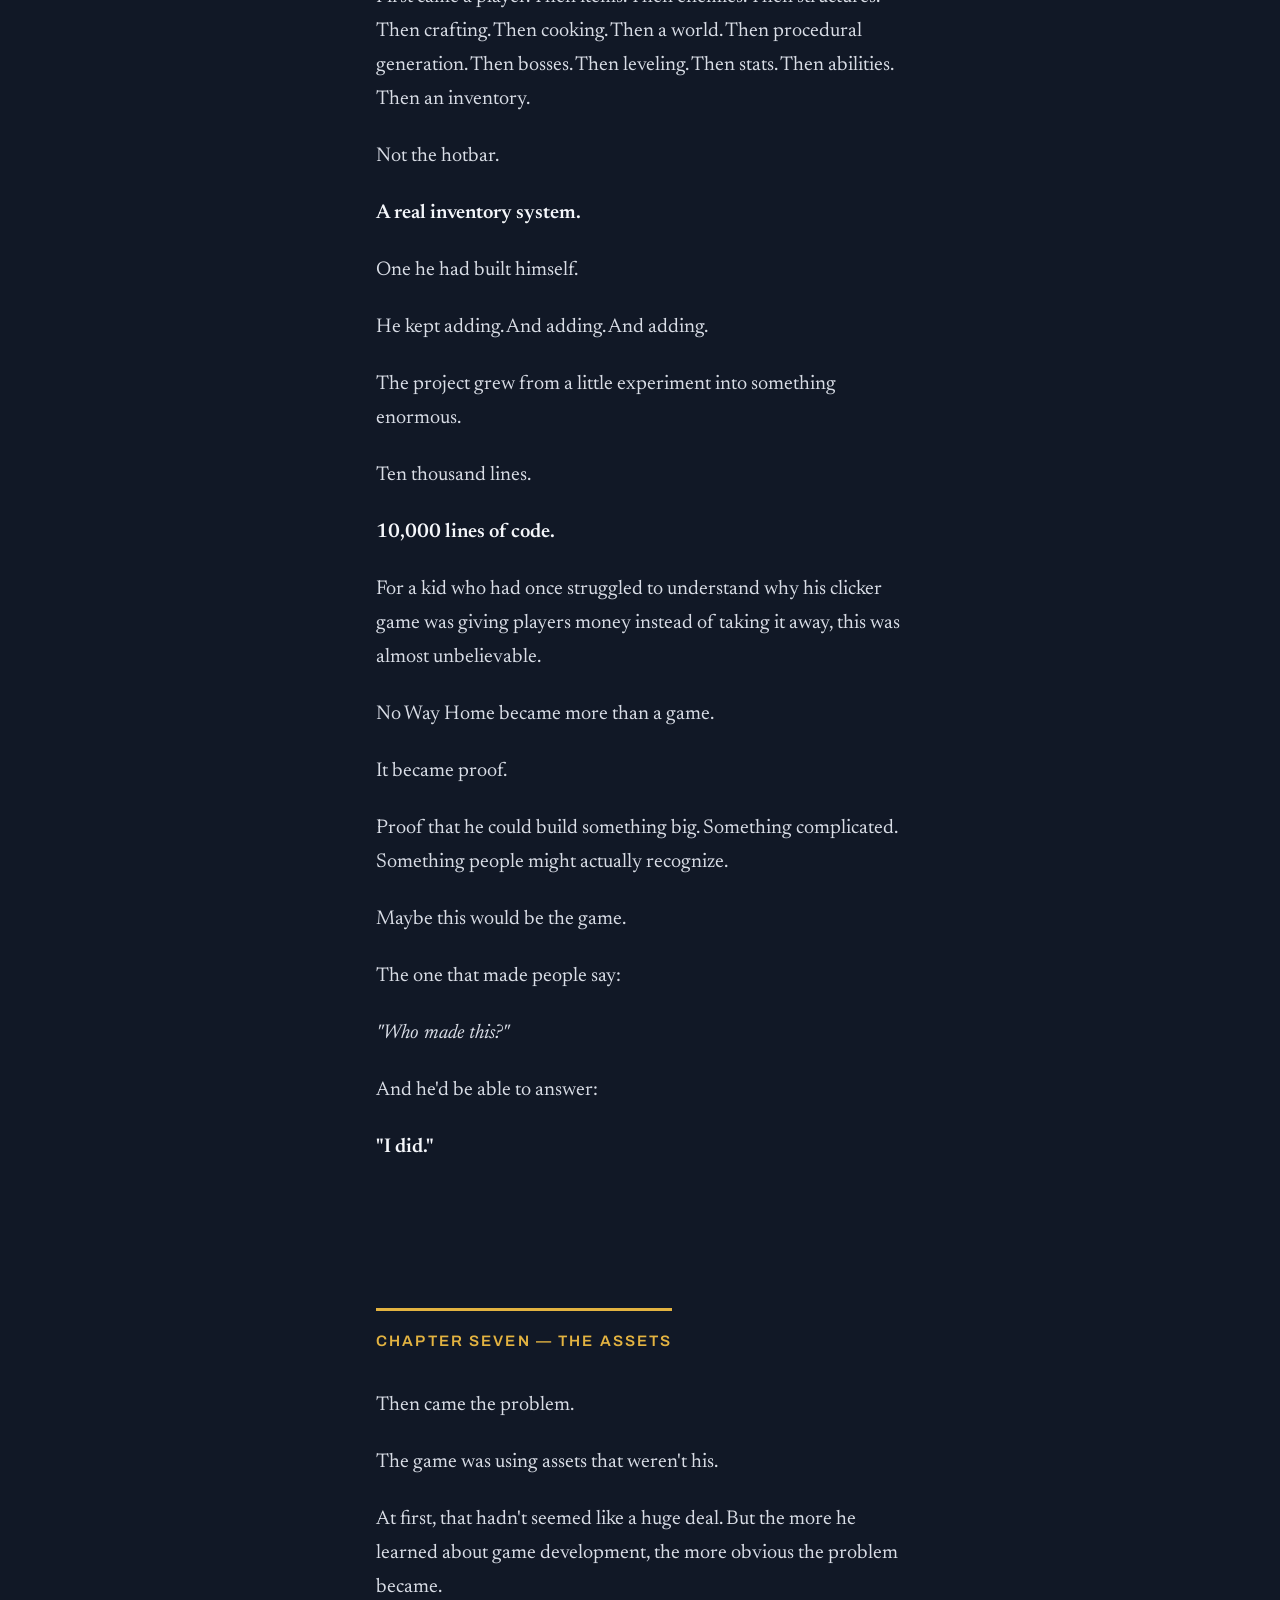
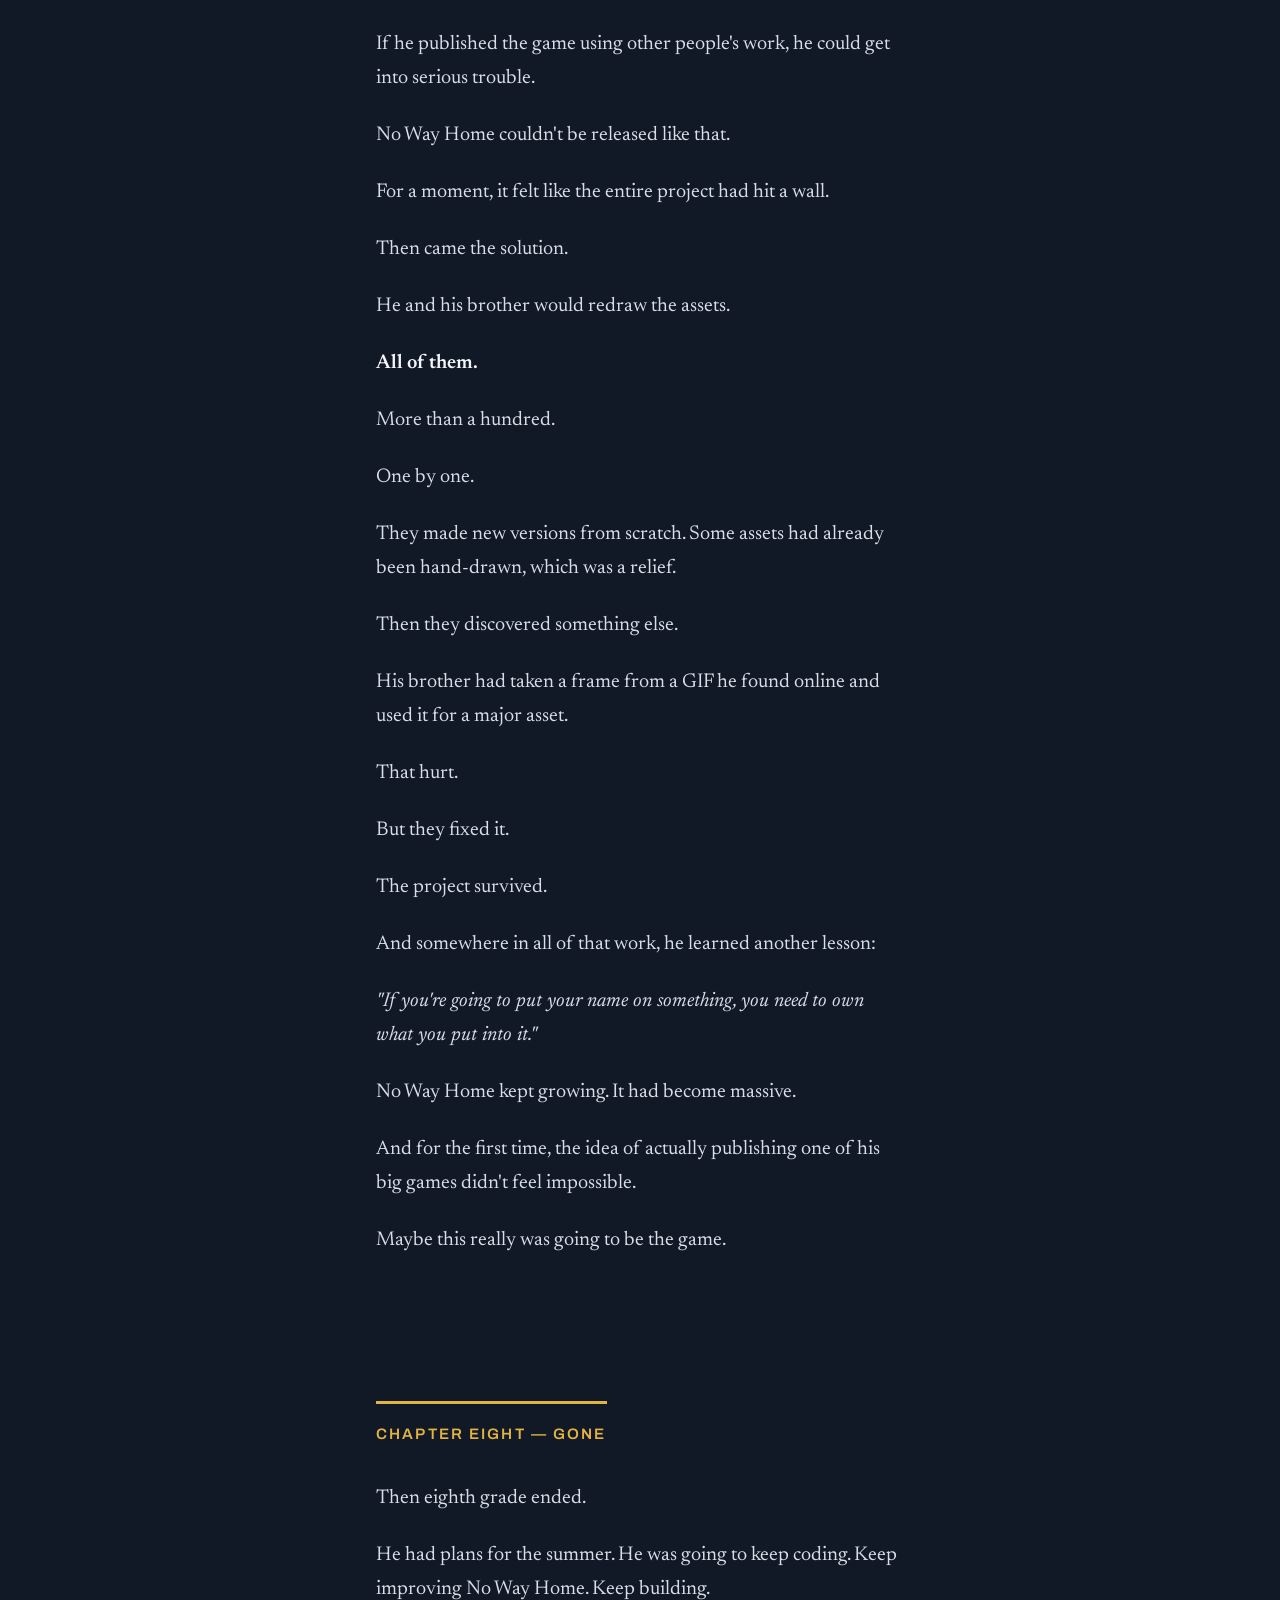
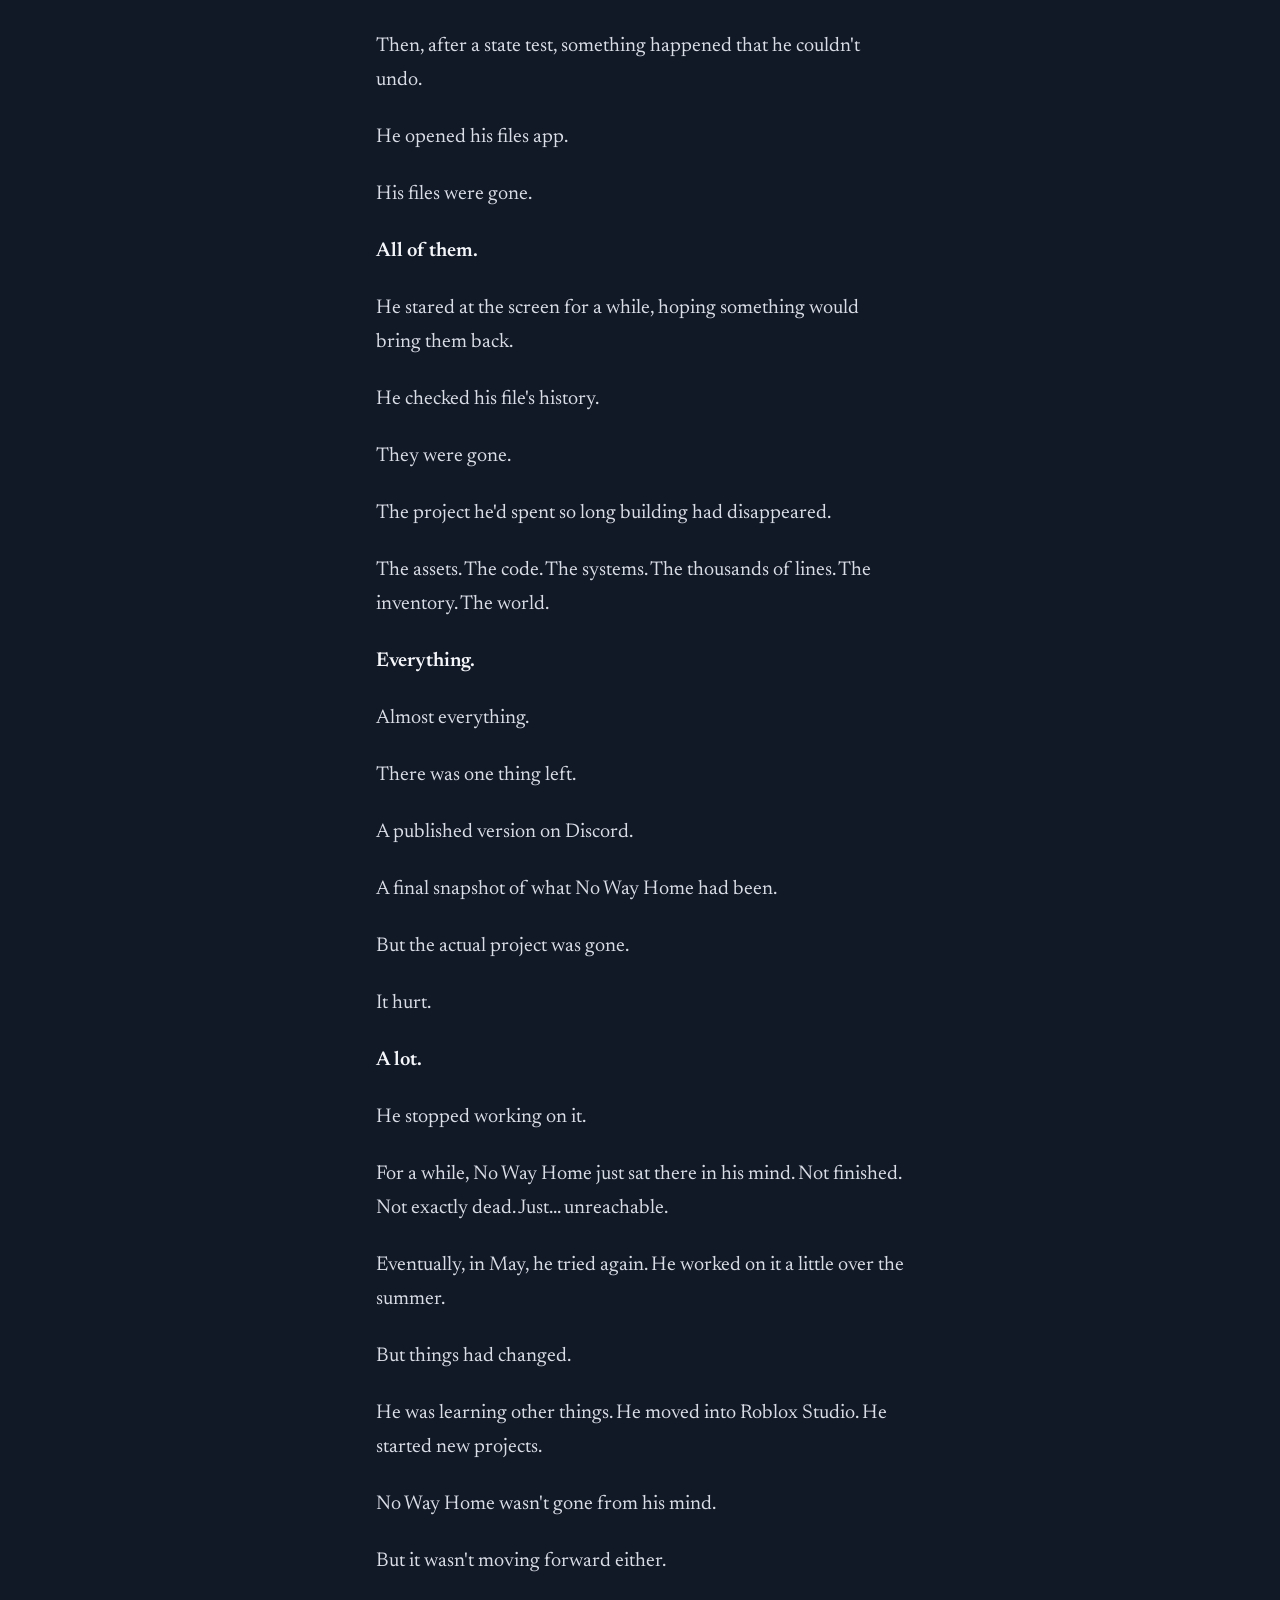
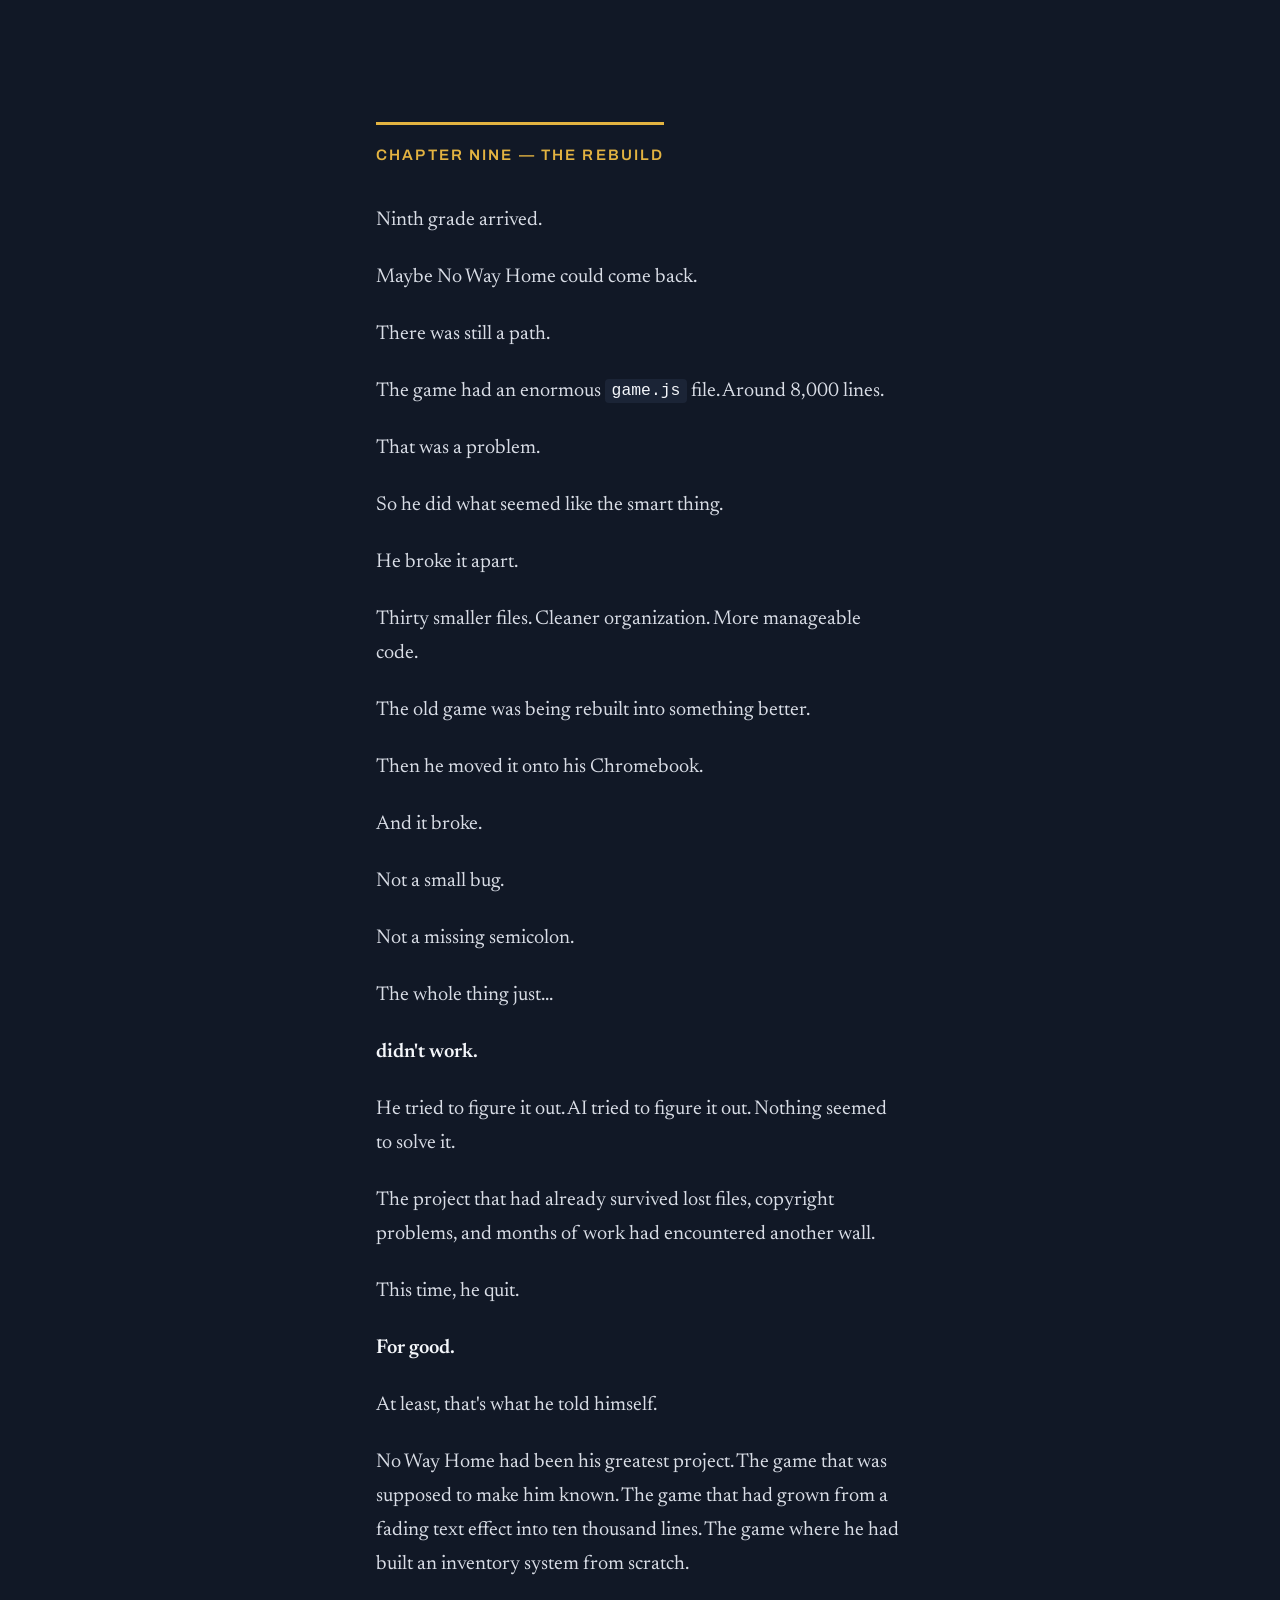
==== commit 9361edee: "Revise disclaimer in index.html Updated disclaimer text for clarity and detail." ====
--- a/index.html
+++ b/index.html
@@ -26,9 +26,10 @@
 
         <p class="disclaimer">
             <em>
-                DISCLAIMER: this is a non-fiction story but was also
-                written for entertainment purposes, some things may
-                have been altered
+                DISCLAIMER: This is a work of creative non-fiction. 
+                The events narrated reflect the author’s best recollections of true events. 
+                Some minor details, timelines, and dialogues have been dramatized for narrative 
+                flow and entertainment purposes.
             </em>
         </p>
     </header>
